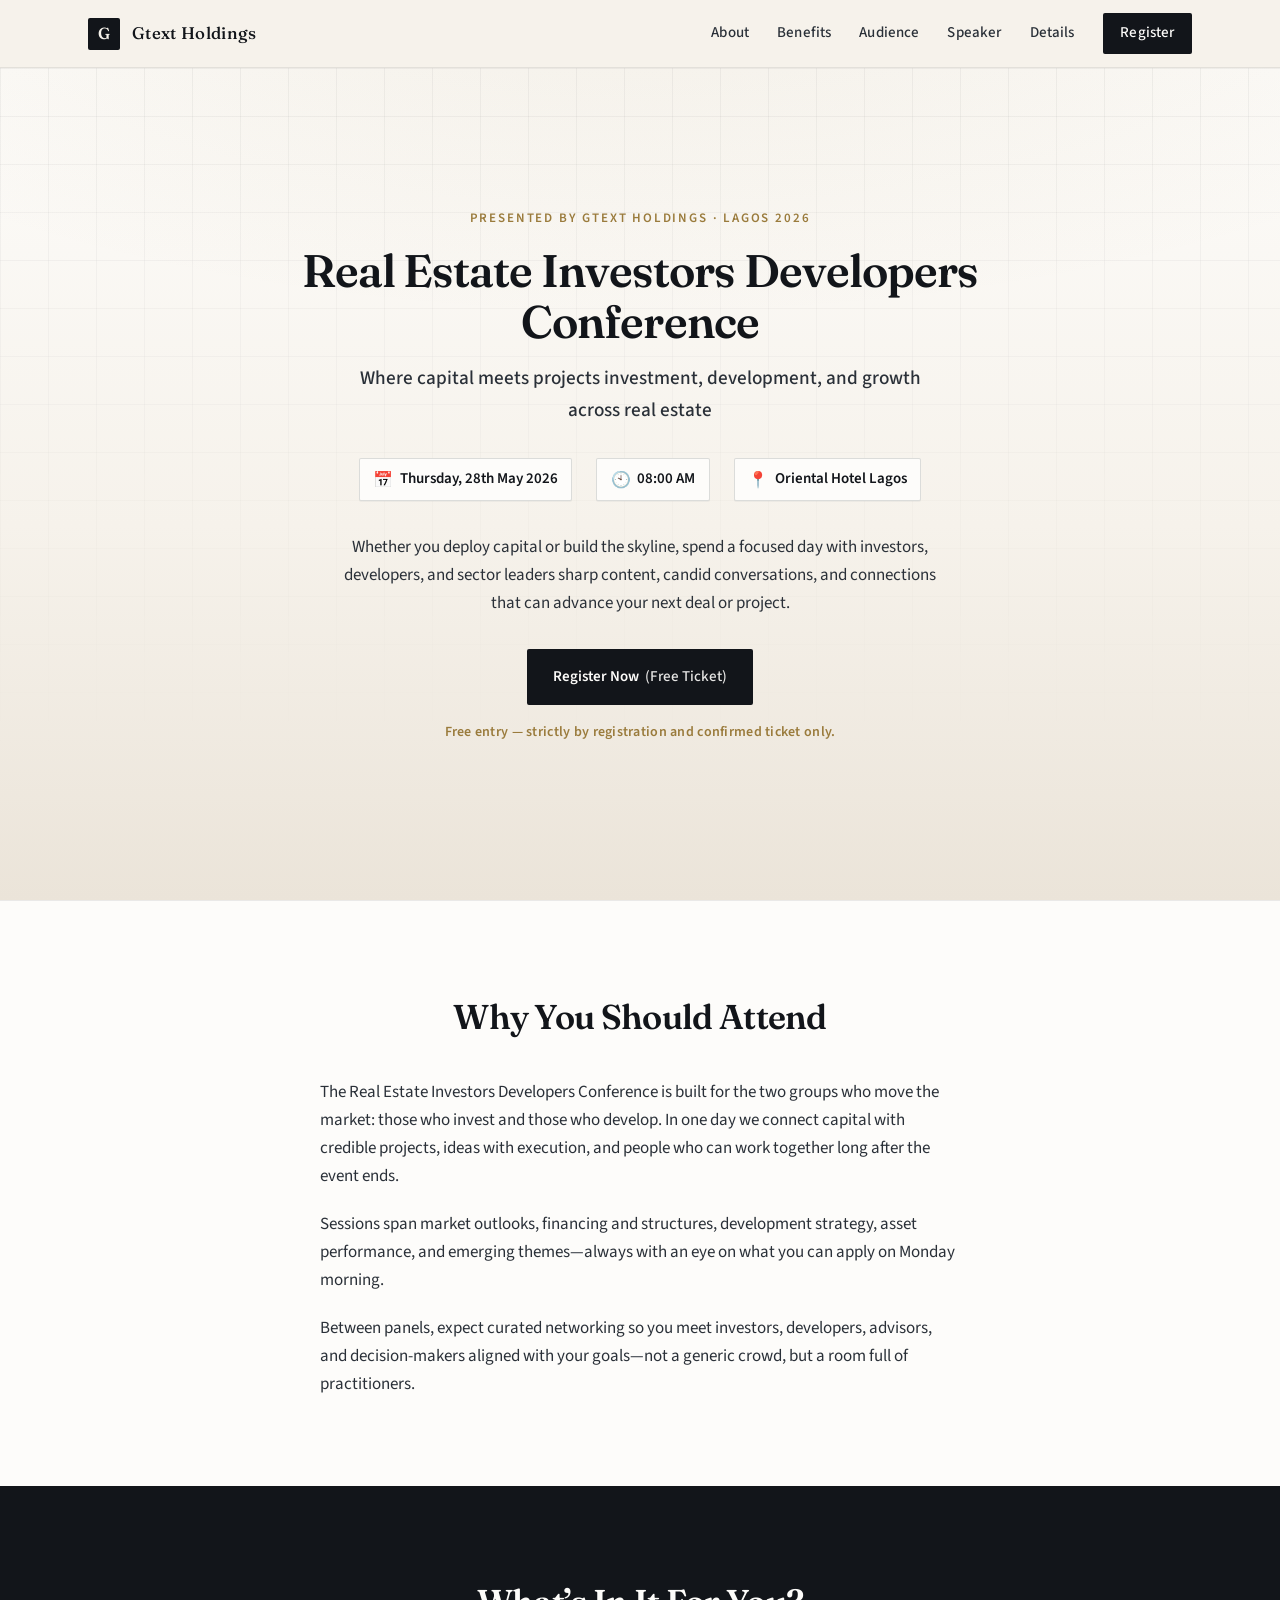
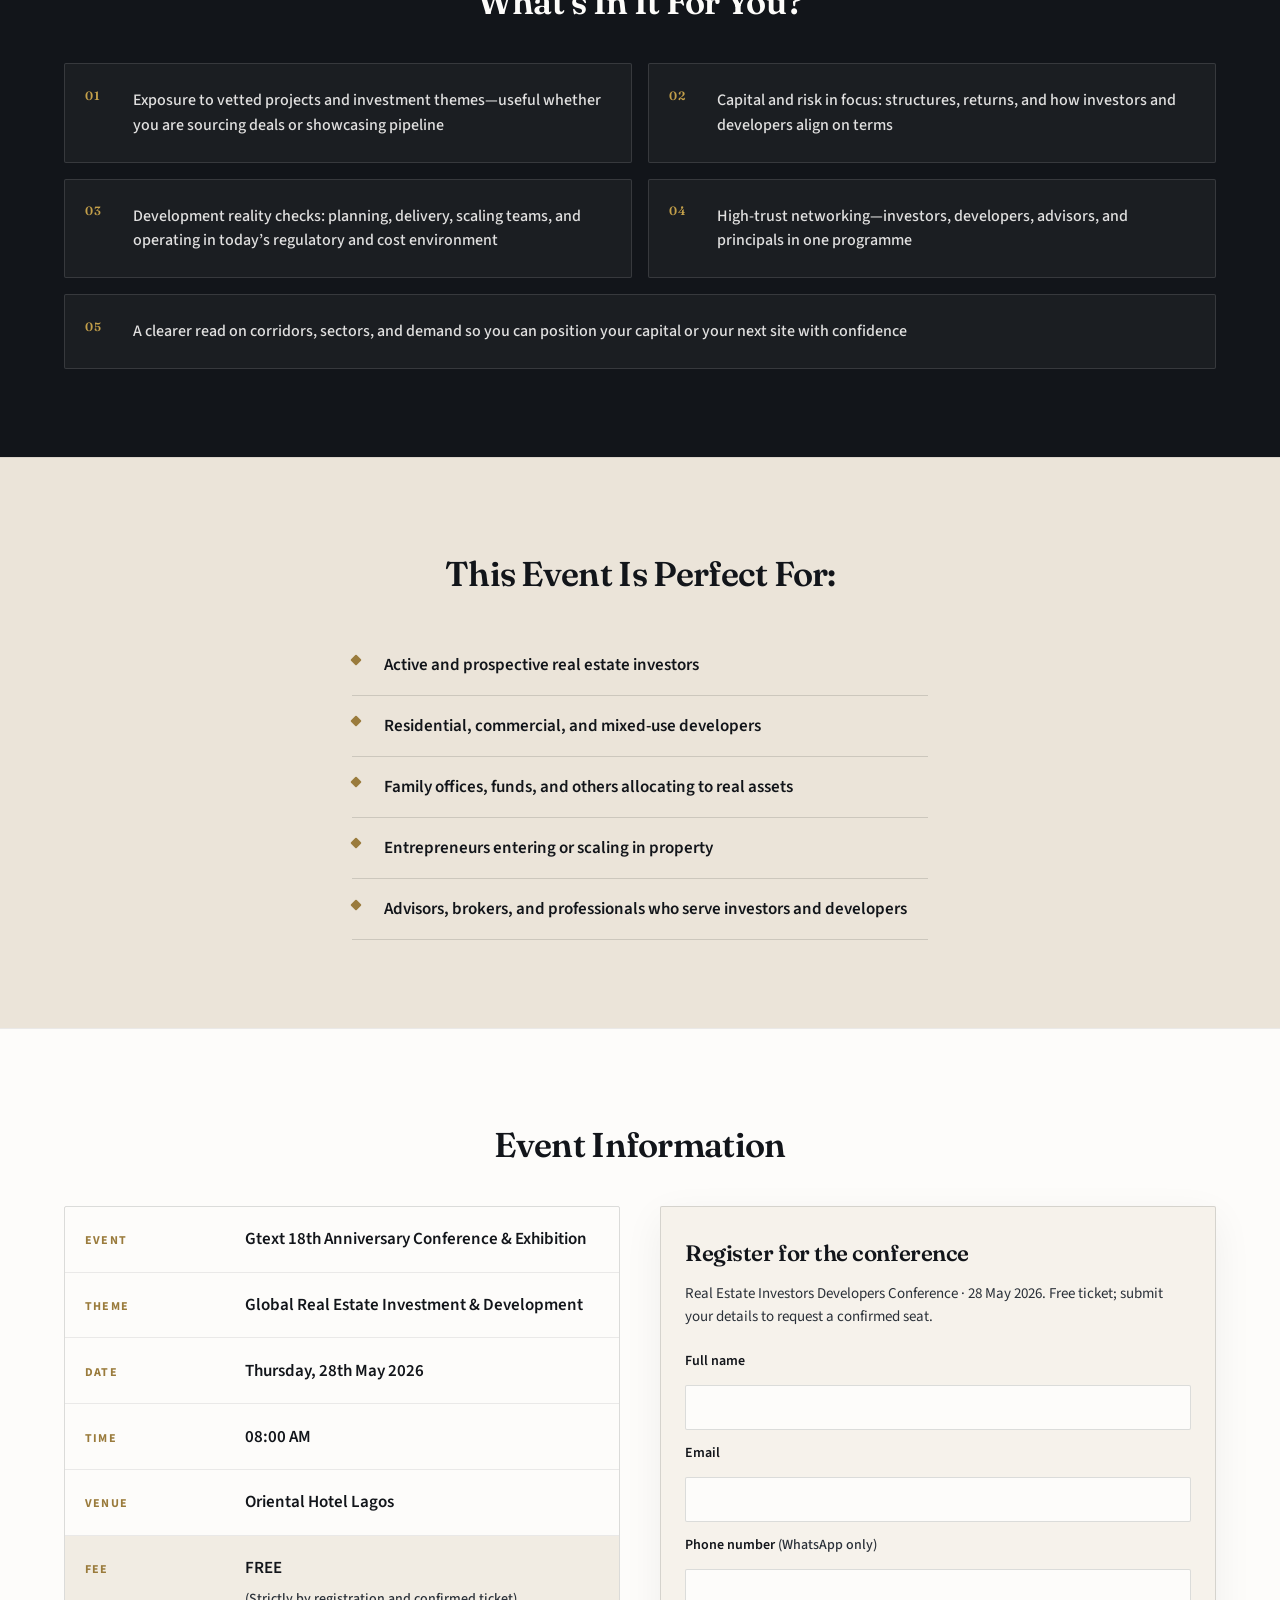
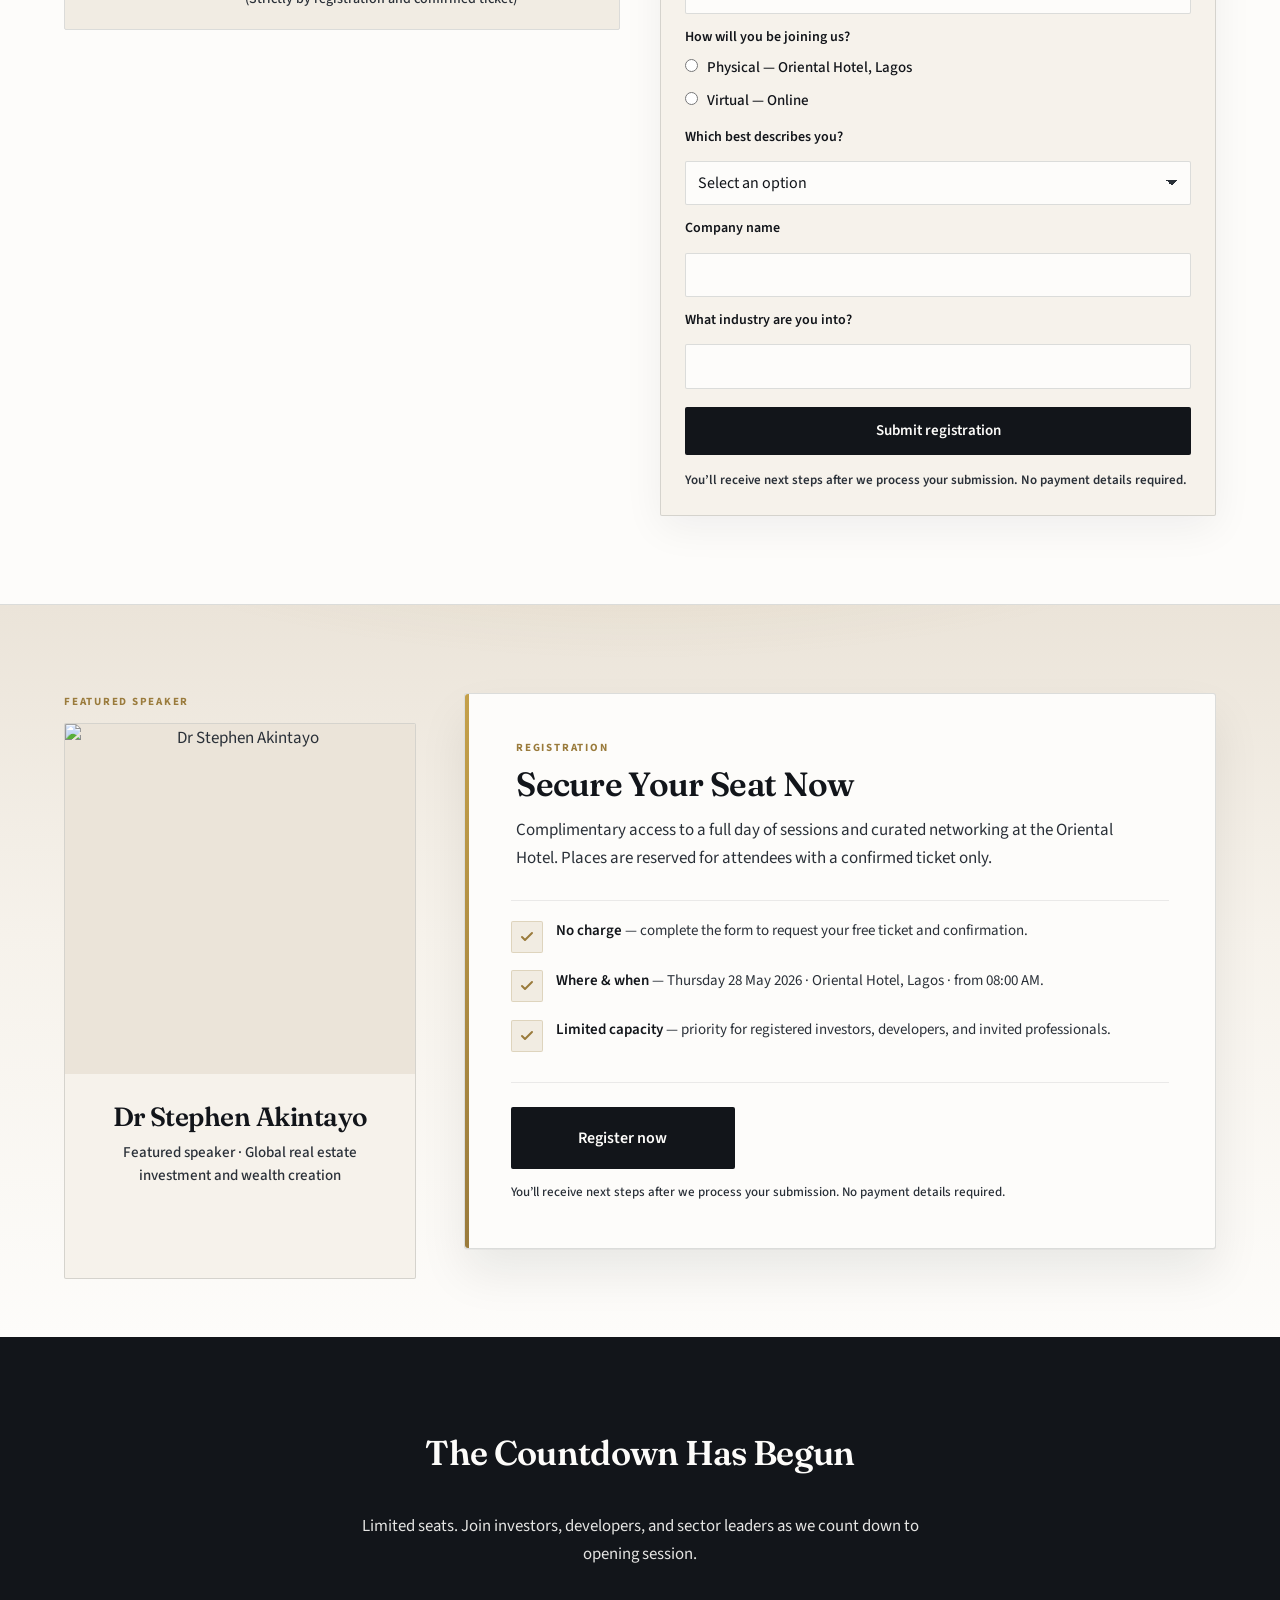
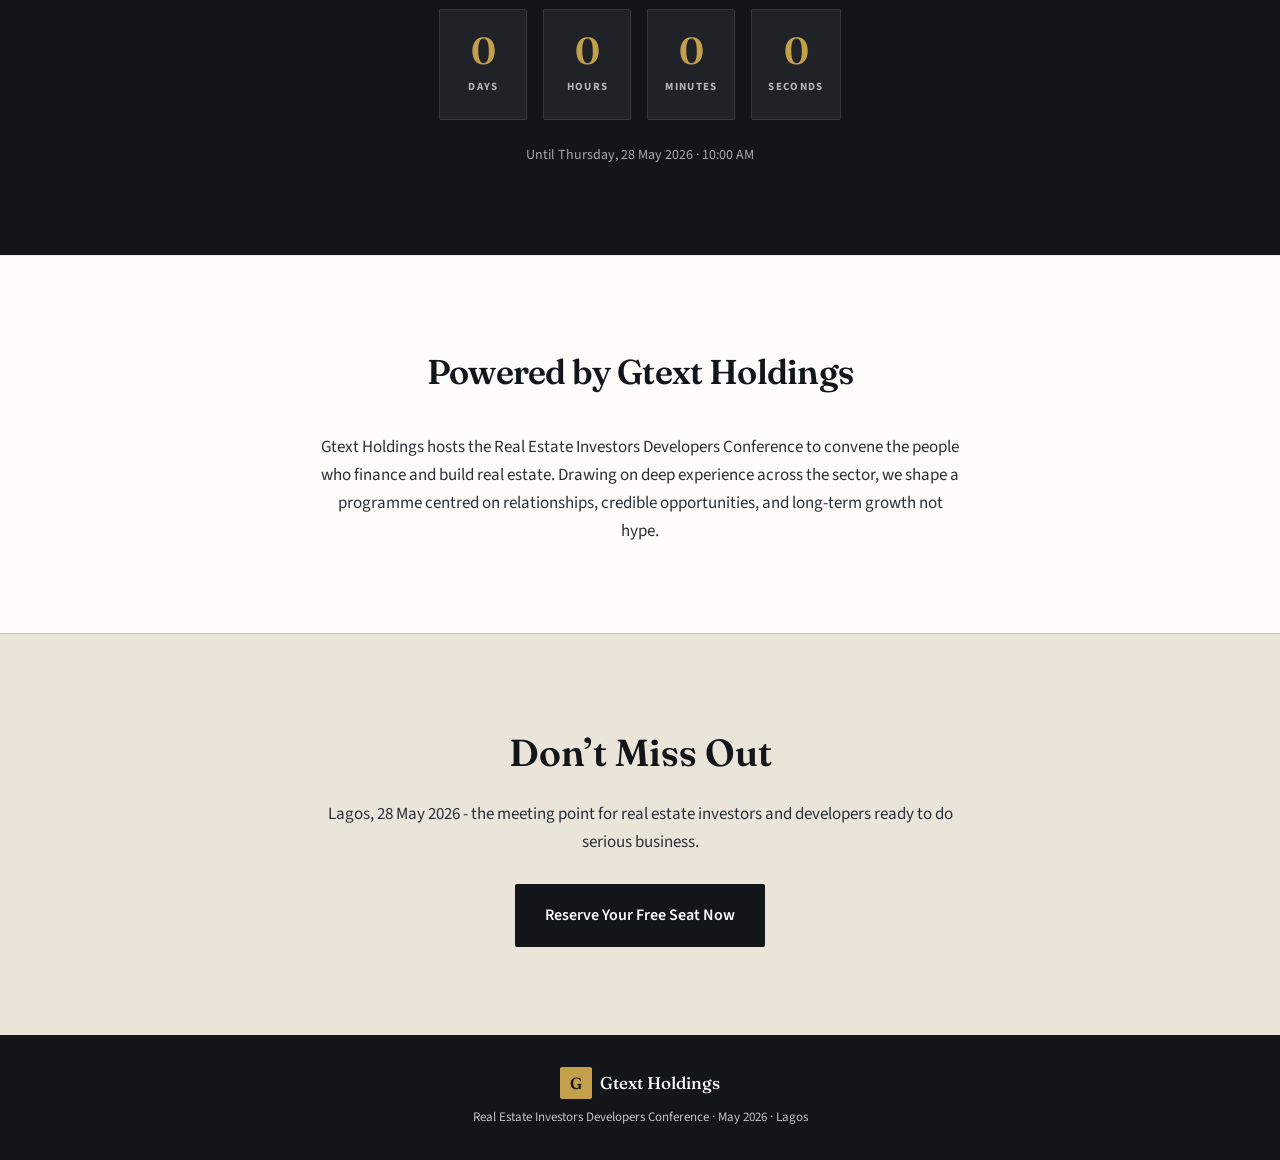
==== index.html @ b71c5ada "Enhance registration form functionality in index.html and script.js. Added success and error handlin" ====
<!DOCTYPE html>
<html lang="en-NG">
<head>
  <!-- Google Tag Manager -->
  <script>(function(w,d,s,l,i){w[l]=w[l]||[];w[l].push({'gtm.start':
  new Date().getTime(),event:'gtm.js'});var f=d.getElementsByTagName(s)[0],
  j=d.createElement(s),dl=l!='dataLayer'?'&l='+l:'';j.async=true;j.src=
  'https://www.googletagmanager.com/gtm.js?id='+i+dl;f.parentNode.insertBefore(j,f);
  })(window,document,'script','dataLayer','GTM-N8H2X3M3');</script>
  <!-- End Google Tag Manager -->
  <meta charset="UTF-8" />
  <meta name="viewport" content="width=device-width, initial-scale=1.0" />
  <!-- Replace https://example.com everywhere in this file (canonical, Open Graph, JSON-LD, sitemap) with your live site URL before launch. -->
  <link rel="canonical" href="https://example.com/" />
  <title>Real Estate Investors Developers Conference 2026 | Lagos | Gtext Holdings</title>
  <meta name="description" content="Real Estate Investors Developers Conference in Lagos: investors, developers, capital &amp; projects. Free registration. Oriental Hotel, 28 May 2026. Hosted by Gtext Holdings." />
  <meta name="robots" content="index, follow, max-image-preview:large, max-snippet:-1, max-video-preview:-1" />
  <meta name="googlebot" content="index, follow" />
  <meta name="author" content="Gtext Holdings" />
  <meta name="publisher" content="Gtext Holdings" />
  <meta name="keywords" content="real estate conference Lagos, property investors conference Nigeria, real estate developers event, Gtext Holdings, real estate investment Lagos 2026, property development Nigeria, Oriental Hotel conference" />
  <meta name="geo.region" content="NG-LA" />
  <meta name="geo.placename" content="Lagos" />
  <meta name="theme-color" content="#1a1a2e" />
  <meta property="og:type" content="website" />
  <meta property="og:locale" content="en_NG" />
  <meta property="og:locale:alternate" content="en_US" />
  <meta property="og:url" content="https://example.com/" />
  <meta property="og:site_name" content="Real Estate Investors Developers Conference" />
  <meta property="og:title" content="Real Estate Investors Developers Conference 2026 | Lagos" />
  <meta property="og:description" content="Where capital meets projects. Join investors &amp; developers in Lagos, 28 May 2026. Free ticket with registration. Hosted by Gtext Holdings." />
  <!-- Add for richer Facebook/LinkedIn previews (1200×630): <meta property="og:image" content="https://example.com/og-card.jpg" /> -->
  <meta name="twitter:card" content="summary" />
  <meta name="twitter:title" content="Real Estate Investors Developers Conference 2026 | Lagos" />
  <meta name="twitter:description" content="Investors &amp; developers: Lagos, 28 May 2026. Oriental Hotel. Free registration. Gtext Holdings." />
  <script type="application/ld+json">
  {
    "@context": "https://schema.org",
    "@graph": [
      {
        "@type": "Organization",
        "@id": "https://gtextholdings.com/#organization",
        "name": "Gtext Holdings",
        "url": "https://gtextholdings.com/"
      },
      {
        "@type": "WebSite",
        "@id": "https://gtextholdings.com/#website",
        "url": "https://gtextholdings.com/",
        "name": "Real Estate Investors Developers Conference",
        "description": "Conference in Lagos for real estate investors and developers. Presented by Gtext Holdings.",
        "inLanguage": "en-NG",
        "publisher": { "@id": "https://gtextholdings.com/#organization" }
      },
      {
        "@type": "Event",
        "@id": "https://gtextholdings.com/#event",
        "name": "Real Estate Investors Developers Conference",
        "description": "A full-day conference connecting real estate investors and developers: capital structures, development strategy, market outlook, and high-trust networking. Free admission with registration and confirmed ticket.",
        "startDate": "2026-05-28T08:00:00+01:00",
        "endDate": "2026-05-28T16:00:00+01:00",
        "eventStatus": "https://schema.org/EventScheduled",
        "eventAttendanceMode": "https://schema.org/OfflineEventAttendanceMode",
        "isAccessibleForFree": true,
        "location": {
          "@type": "Place",
          "name": "Oriental Hotel Lagos",
          "address": {
            "@type": "PostalAddress",
            "addressLocality": "Lagos",
            "addressRegion": "Lagos",
            "addressCountry": "NG"
          }
        },
        "organizer": { "@id": "https://gtextholdings.com/#organization" },
        "performer": { "@type": "Person", "name": "Dr Stephen Akintayo" },
        "offers": {
          "@type": "Offer",
          "price": "0",
          "priceCurrency": "NGN",
          "availability": "https://schema.org/InStock",
          "url": "https://gtextholdings.com/#register",
          "validFrom": "2026-01-01"
        }
      }
    ]
  }
  </script>
  <link rel="preconnect" href="https://fonts.googleapis.com" />
  <link rel="preconnect" href="https://fonts.gstatic.com" crossorigin />
  <link href="https://fonts.googleapis.com/css2?family=Fraunces:ital,opsz,wght@0,9..144,400;0,9..144,500;0,9..144,600;0,9..144,700;1,9..144,400&family=Source+Sans+3:ital,wght@0,400;0,500;0,600;0,700;1,400&display=swap" rel="stylesheet" />
  <link rel="stylesheet" href="styles.css" />
</head>
<body>
  <!-- Google Tag Manager (noscript) -->
  <noscript><iframe src="https://www.googletagmanager.com/ns.html?id=GTM-N8H2X3M3"
  height="0" width="0" style="display:none;visibility:hidden"></iframe></noscript>
  <!-- End Google Tag Manager (noscript) -->
  <a class="skip-link" href="#main">Skip to content</a>

  <header class="site-header">
    <div class="header-inner">
      <span class="logo-mark" aria-hidden="true">G</span>
      <span class="logo-text">Gtext Holdings</span>
      <nav class="header-nav" aria-label="Primary">
        <a href="#about">About</a>
        <a href="#gain">Benefits</a>
        <a href="#audience">Audience</a>
        <a href="#speaker">Speaker</a>
        <a href="#details">Details</a>
        <a href="#register-form" class="nav-cta">Register</a>
      </nav>
      <button type="button" class="menu-toggle" aria-expanded="false" aria-controls="mobile-nav" aria-label="Open menu">
        <span></span><span></span><span></span>
      </button>
    </div>
    <div id="mobile-nav" class="mobile-nav" hidden>
      <a href="#about">About</a>
      <a href="#gain">Benefits</a>
      <a href="#audience">Audience</a>
      <a href="#speaker">Speaker</a>
      <a href="#details">Details</a>
      <a href="#register-form">Register</a>
    </div>
  </header>

  <main id="main">
    <section class="hero" aria-labelledby="hero-title">
      <div class="hero-bg"></div>
      <div class="hero-grid"></div>
      <div class="hero-inner">
        <p class="hero-eyebrow">Presented by Gtext Holdings · Lagos 2026</p>
        <h1 id="hero-title" class="hero-title">Real Estate Investors Developers Conference</h1>
        <p class="hero-subtitle">Where capital meets projects investment, development, and growth across real estate</p>

        <ul class="hero-meta" role="list">
          <li><span class="meta-icon" aria-hidden="true">📅</span> Thursday, 28th May 2026</li>
          <li><span class="meta-icon" aria-hidden="true">🕙</span> 08:00 AM</li>
          <li><span class="meta-icon" aria-hidden="true">📍</span> Oriental Hotel Lagos</li>
        </ul>

        <p class="hero-lead">Whether you deploy capital or build the skyline, spend a focused day with investors, developers, and sector leaders sharp content, candid conversations, and connections that can advance your next deal or project.</p>

        <div class="hero-actions">
          <a href="#register-form" class="btn btn-primary">Register Now <span class="btn-note">(Free Ticket)</span></a>
        </div>
        <p class="hero-urgency">Free entry — strictly by registration and confirmed ticket only.</p>
      </div>
    </section>

    <section id="about" class="section section-about">
      <div class="container narrow">
        <h2 class="section-title">Why You Should Attend</h2>
        <div class="prose">
          <p>The Real Estate Investors Developers Conference is built for the two groups who move the market: those who invest and those who develop. In one day we connect capital with credible projects, ideas with execution, and people who can work together long after the event ends.</p>
          <p>Sessions span market outlooks, financing and structures, development strategy, asset performance, and emerging themes—always with an eye on what you can apply on Monday morning.</p>
          <p>Between panels, expect curated networking so you meet investors, developers, advisors, and decision-makers aligned with your goals—not a generic crowd, but a room full of practitioners.</p>
        </div>
      </div>
    </section>

    <section id="gain" class="section section-gain">
      <div class="container">
        <h2 class="section-title">What’s In It For You?</h2>
        <ul class="gain-grid" role="list">
          <li class="gain-card">
            <span class="gain-num">01</span>
            <p>Exposure to vetted projects and investment themes—useful whether you are sourcing deals or showcasing pipeline</p>
          </li>
          <li class="gain-card">
            <span class="gain-num">02</span>
            <p>Capital and risk in focus: structures, returns, and how investors and developers align on terms</p>
          </li>
          <li class="gain-card">
            <span class="gain-num">03</span>
            <p>Development reality checks: planning, delivery, scaling teams, and operating in today’s regulatory and cost environment</p>
          </li>
          <li class="gain-card">
            <span class="gain-num">04</span>
            <p>High-trust networking—investors, developers, advisors, and principals in one programme</p>
          </li>
          <li class="gain-card gain-card-wide">
            <span class="gain-num">05</span>
            <p>A clearer read on corridors, sectors, and demand so you can position your capital or your next site with confidence</p>
          </li>
        </ul>
      </div>
    </section>

    <section id="audience" class="section section-audience">
      <div class="container">
        <h2 class="section-title">This Event Is Perfect For:</h2>
        <ul class="audience-list" role="list">
          <li>Active and prospective real estate investors</li>
          <li>Residential, commercial, and mixed-use developers</li>
          <li>Family offices, funds, and others allocating to real assets</li>
          <li>Entrepreneurs entering or scaling in property</li>
          <li>Advisors, brokers, and professionals who serve investors and developers</li>
        </ul>
      </div>
    </section>

    <section id="details" class="section section-details" aria-labelledby="details-title">
      <div class="container">
        <h2 id="details-title" class="section-title">Event Information</h2>
        <div class="details-register-grid">
          <div class="details-info-col">
            <dl class="details-board details-board-fill">
              <div class="detail-row">
                <dt>Event</dt>
                <dd>Gtext 18th Anniversary Conference &amp; Exhibition</dd>
              </div>
              <div class="detail-row">
                <dt>Theme</dt>
                <dd>Global Real Estate Investment &amp; Development</dd>
              </div>
              <div class="detail-row">
                <dt>Date</dt>
                <dd>Thursday, 28th May 2026</dd>
              </div>
              <div class="detail-row">
                <dt>Time</dt>
                <dd>08:00 AM</dd>
              </div>
              <div class="detail-row">
                <dt>Venue</dt>
                <dd>Oriental Hotel Lagos</dd>
              </div>
              <div class="detail-row detail-row-highlight">
                <dt>Fee</dt>
                <dd>FREE <span class="detail-note">(Strictly by registration and confirmed ticket)</span></dd>
              </div>
            </dl>
          </div>
          <div class="details-form-col">
            <div class="register-panel register-panel-inline" id="register-form">
              <h3 class="register-panel-title">Register for the conference</h3>
              <p class="register-panel-note">Real Estate Investors Developers Conference · 28 May 2026. Free ticket; submit your details to request a confirmed seat.</p>
              <div id="registration-form-block" class="registration-form-block">
              <form id="registration-form" class="register-form register-form-inline" action="https://formspree.io/f/mnjlernj" method="POST">
                <label for="full-name">Full name</label>
                <input id="full-name" name="fullName" type="text" autocomplete="name" required />

                <label for="email">Email</label>
                <input id="email" name="email" type="email" autocomplete="email" required />

                <label for="phone">Phone number <span class="label-hint">(WhatsApp only)</span></label>
                <input id="phone" name="phone" type="tel" autocomplete="tel" inputmode="tel" required />

                <fieldset class="form-fieldset">
                  <legend>How will you be joining us?</legend>
                  <div class="form-radio-group">
                    <label class="form-radio-label"><input type="radio" name="attendanceMode" value="Physical - Oriental Hotel, Lagos" required /> Physical — Oriental Hotel, Lagos</label>
                    <label class="form-radio-label"><input type="radio" name="attendanceMode" value="Virtual - Online" /> Virtual — Online</label>
                  </div>
                </fieldset>

                <label for="professional-profile">Which best describes you?</label>
                <select id="professional-profile" name="professionalProfile" required>
                  <option value="" disabled selected>Select an option</option>
                  <option value="Active Investor">Active Investor</option>
                  <option value="Real Estate Developer">Real Estate Developer</option>
                  <option value="Agent/Broker">Agent/Broker</option>
                  <option value="Corporate Executive">Corporate Executive</option>
                  <option value="Seeking First Investment">Seeking First Investment</option>
                  <option value="Other">Other</option>
                </select>

                <label for="company-name">Company name</label>
                <input id="company-name" name="companyName" type="text" autocomplete="organization" />

                <label for="industry">What industry are you into?</label>
                <input id="industry" name="industry" type="text" autocomplete="organization-title" />

                <button type="submit" class="btn btn-primary btn-submit">Submit registration</button>
              </form>
              <p class="register-panel-trust">You’ll receive next steps after we process your submission. No payment details required.</p>
              </div>
              <div id="registration-success" class="registration-success" role="status" aria-live="polite" hidden>
                <h3 id="registration-success-heading" class="registration-success-title" tabindex="-1">Thank you — registration received</h3>
                <p class="registration-success-lead">We’ve received your registration for the Real Estate Investors Developers Conference. We’ll contact you with next steps and your ticket confirmation.</p>
                <p class="registration-success-community">Join our WhatsApp community to connect with attendees and stay up to date.</p>
                <a
                  href="https://chat.whatsapp.com/Hzbi21giJf1JGXsC3BEkIw"
                  class="btn btn-primary registration-success-btn"
                  target="_blank"
                  rel="noopener noreferrer"
                >Join the community</a>
              </div>
              <p id="registration-error" class="registration-error form-status is-error" hidden role="alert"></p>
            </div>
          </div>
        </div>
      </div>
    </section>

    <section id="register" class="section section-register" aria-labelledby="register-title">
      <div class="container register-speaker-grid">
        <aside id="speaker" class="register-speaker-col" aria-labelledby="register-speaker-heading">
          <p id="register-speaker-heading" class="register-speaker-kicker">Featured speaker</p>
          <article class="speaker-card speaker-card-register">
            <div class="speaker-photo-wrap">
              <img
                src="https://encrypted-tbn0.gstatic.com/images?q=tbn:ANd9GcRLcwh0tJDo7iJy0BEbAzn07BfUXEDZ6J1aQA&amp;s"
                alt="Dr Stephen Akintayo"
                width="400"
                height="400"
                loading="lazy"
                decoding="async"
                class="speaker-photo"
              />
            </div>
            <div class="speaker-text">
              <h3 class="speaker-name">Dr Stephen Akintayo</h3>
              <p class="speaker-role">Featured speaker · Global real estate investment and wealth creation</p>
            </div>
          </article>
        </aside>
        <div class="register-shell">
          <header class="register-card-head">
            <p class="register-kicker">Registration</p>
            <h2 id="register-title" class="register-card-title">Secure Your Seat Now</h2>
            <p class="register-card-lead">Complimentary access to a full day of sessions and curated networking at the Oriental Hotel. Places are reserved for attendees with a confirmed ticket only.</p>
          </header>
          <ul class="register-points" role="list">
            <li class="register-point">
              <span class="register-point-icon" aria-hidden="true"><svg xmlns="http://www.w3.org/2000/svg" width="18" height="18" fill="none" viewBox="0 0 18 18" focusable="false"><path stroke="currentColor" stroke-linecap="round" stroke-linejoin="round" stroke-width="2" d="m4 9 3 3 7-7"/></svg></span>
              <span><strong>No charge</strong> — complete the form to request your free ticket and confirmation.</span>
            </li>
            <li class="register-point">
              <span class="register-point-icon" aria-hidden="true"><svg xmlns="http://www.w3.org/2000/svg" width="18" height="18" fill="none" viewBox="0 0 18 18" focusable="false"><path stroke="currentColor" stroke-linecap="round" stroke-linejoin="round" stroke-width="2" d="m4 9 3 3 7-7"/></svg></span>
              <span><strong>Where &amp; when</strong> — Thursday 28 May 2026 · Oriental Hotel, Lagos · from 08:00 AM.</span>
            </li>
            <li class="register-point">
              <span class="register-point-icon" aria-hidden="true"><svg xmlns="http://www.w3.org/2000/svg" width="18" height="18" fill="none" viewBox="0 0 18 18" focusable="false"><path stroke="currentColor" stroke-linecap="round" stroke-linejoin="round" stroke-width="2" d="m4 9 3 3 7-7"/></svg></span>
              <span><strong>Limited capacity</strong> — priority for registered investors, developers, and invited professionals.</span>
            </li>
          </ul>
          <div class="register-card-footer">
            <div class="register-card-actions">
              <a href="#register-form" class="btn btn-primary btn-lg">Register now</a>
            </div>
            <p class="register-card-footnote">You’ll receive next steps after we process your submission. No payment details required.</p>
          </div>
        </div>
      </div>
    </section>

    <section class="section section-countdown" aria-labelledby="countdown-title">
      <div class="container">
        <h2 id="countdown-title" class="section-title">The Countdown Has Begun</h2>
        <p class="countdown-intro">Limited seats. Join investors, developers, and sector leaders as we count down to opening session.</p>
        <div class="countdown" id="countdown" role="timer" aria-live="polite" aria-atomic="true">
          <div class="countdown-unit">
            <span class="countdown-value" data-unit="days">—</span>
            <span class="countdown-label">Days</span>
          </div>
          <div class="countdown-unit">
            <span class="countdown-value" data-unit="hours">—</span>
            <span class="countdown-label">Hours</span>
          </div>
          <div class="countdown-unit">
            <span class="countdown-value" data-unit="minutes">—</span>
            <span class="countdown-label">Minutes</span>
          </div>
          <div class="countdown-unit">
            <span class="countdown-value" data-unit="seconds">—</span>
            <span class="countdown-label">Seconds</span>
          </div>
        </div>
        <p class="countdown-event-date" id="countdown-target">Until Thursday, 28 May 2026 · 10:00 AM</p>
      </div>
    </section>

    <section class="section section-brand" aria-labelledby="brand-title">
      <div class="container narrow">
        <h2 id="brand-title" class="section-title">Powered by Gtext Holdings</h2>
        <p class="brand-copy">Gtext Holdings hosts the Real Estate Investors Developers Conference to convene the people who finance and build real estate. Drawing on deep experience across the sector, we shape a programme centred on relationships, credible opportunities, and long-term growth not hype.</p>
      </div>
    </section>

    <section class="section section-footer-cta" aria-labelledby="footer-cta-title">
      <div class="container narrow">
        <h2 id="footer-cta-title" class="footer-cta-title">Don’t Miss Out</h2>
        <p class="footer-cta-copy">Lagos, 28 May 2026 - the meeting point for real estate investors and developers ready to do serious business.</p>
        <a href="#register-form" class="btn btn-primary btn-lg">Reserve Your Free Seat Now</a>
      </div>
    </section>
  </main>

  <footer class="site-footer">
    <div class="footer-inner">
      <p class="footer-brand"><span class="logo-mark" aria-hidden="true">G</span> Gtext Holdings</p>
      <p class="footer-meta">Real Estate Investors Developers Conference · May 2026 · Lagos</p>
    </div>
  </footer>

  <script src="script.js"></script>
</body>
</html>
---- styles.css ----
/* --------------------------------------------------------------------------
   Real Estate Investors Developers Conference — typography: Fraunces + Source Sans 3
   Palette: deep ink, warm paper, restrained brass
   -------------------------------------------------------------------------- */

:root {
  --ink: #12151a;
  --ink-soft: #2a3038;
  --paper: #f6f2eb;
  --paper-dark: #ebe4d9;
  --white: #fdfcfa;
  --brass: #9a7b3c;
  --brass-bright: #c4a04a;
  --brass-dim: rgba(154, 123, 60, 0.12);
  --line: rgba(18, 21, 26, 0.08);
  --line-strong: rgba(18, 21, 26, 0.14);
  --font-serif: "Fraunces", Georgia, "Times New Roman", serif;
  --font-sans: "Source Sans 3", system-ui, -apple-system, sans-serif;
  --ease-out: cubic-bezier(0.22, 1, 0.36, 1);
  --header-h: 4.25rem;
}

*,
*::before,
*::after {
  box-sizing: border-box;
}

html {
  scroll-behavior: smooth;
}

body {
  margin: 0;
  font-family: var(--font-sans);
  font-size: 1.0625rem;
  line-height: 1.65;
  color: var(--ink-soft);
  background: var(--paper);
  -webkit-font-smoothing: antialiased;
}

img {
  max-width: 100%;
  height: auto;
}

.skip-link {
  position: absolute;
  top: -100px;
  left: 1rem;
  padding: 0.5rem 1rem;
  background: var(--ink);
  color: var(--white);
  z-index: 1000;
  transition: top 0.2s;
}

.skip-link:focus {
  top: 1rem;
}

/* Header */
.site-header {
  position: sticky;
  top: 0;
  z-index: 100;
  height: var(--header-h);
  background: rgba(246, 242, 235, 0.92);
  backdrop-filter: blur(10px);
  border-bottom: 1px solid var(--line);
}

.header-inner {
  max-width: 72rem;
  margin: 0 auto;
  padding: 0 1.5rem;
  height: 100%;
  display: flex;
  align-items: center;
  gap: 0.75rem;
}

.logo-mark {
  display: inline-flex;
  align-items: center;
  justify-content: center;
  width: 2rem;
  height: 2rem;
  font-family: var(--font-serif);
  font-weight: 600;
  font-size: 1rem;
  background: var(--ink);
  color: var(--paper);
  border-radius: 2px;
}

.logo-home {
  display: flex;
  align-items: center;
  gap: 0.75rem;
  margin-right: auto;
  text-decoration: none;
  color: inherit;
}

.logo-home .logo-text {
  margin-right: 0;
}

.logo-text {
  font-family: var(--font-serif);
  font-weight: 500;
  font-size: 1.05rem;
  color: var(--ink);
  letter-spacing: 0.02em;
  margin-right: auto;
}

.header-nav {
  display: none;
  align-items: center;
  gap: 1.75rem;
}

.header-nav a {
  font-size: 0.9375rem;
  font-weight: 500;
  color: var(--ink-soft);
  text-decoration: none;
  letter-spacing: 0.01em;
}

.header-nav a:hover {
  color: var(--brass);
}

.nav-cta {
  padding: 0.5rem 1.1rem;
  background: var(--ink);
  color: var(--white) !important;
  border-radius: 2px;
}

.nav-cta:hover {
  background: var(--ink-soft);
  color: var(--white) !important;
}

.menu-toggle {
  display: flex;
  flex-direction: column;
  justify-content: center;
  gap: 5px;
  width: 2.5rem;
  height: 2.5rem;
  padding: 0;
  border: none;
  background: transparent;
  cursor: pointer;
}

.menu-toggle span {
  display: block;
  height: 2px;
  width: 100%;
  background: var(--ink);
  transition: transform 0.25s var(--ease-out), opacity 0.2s;
}

.menu-toggle[aria-expanded="true"] span:nth-child(1) {
  transform: translateY(7px) rotate(45deg);
}

.menu-toggle[aria-expanded="true"] span:nth-child(2) {
  opacity: 0;
}

.menu-toggle[aria-expanded="true"] span:nth-child(3) {
  transform: translateY(-7px) rotate(-45deg);
}

.mobile-nav {
  position: absolute;
  left: 0;
  right: 0;
  top: var(--header-h);
  padding: 1rem 1.5rem 1.5rem;
  background: var(--white);
  border-bottom: 1px solid var(--line);
  display: flex;
  flex-direction: column;
  gap: 0.5rem;
  box-shadow: 0 12px 40px rgba(18, 21, 26, 0.06);
}

.mobile-nav[hidden] {
  display: none;
}

.mobile-nav:not([hidden]) {
  display: flex;
}

.mobile-nav a {
  font-weight: 600;
  color: var(--ink);
  text-decoration: none;
  padding: 0.65rem 0;
  border-bottom: 1px solid var(--line);
}

@media (min-width: 768px) {
  .header-nav {
    display: flex;
  }

  .menu-toggle {
    display: none;
  }

  .mobile-nav {
    display: none !important;
  }
}

/* Hero */
.hero {
  position: relative;
  min-height: calc(100vh - var(--header-h));
  min-height: calc(100dvh - var(--header-h));
  display: flex;
  align-items: center;
  padding: 3rem 1.5rem 4rem;
  overflow: hidden;
}

.hero-bg {
  position: absolute;
  inset: 0;
  background:
    radial-gradient(ellipse 80% 50% at 50% -20%, var(--brass-dim), transparent),
    linear-gradient(180deg, var(--white) 0%, var(--paper) 55%, var(--paper-dark) 100%);
  z-index: 0;
}

.hero-grid {
  position: absolute;
  inset: 0;
  background-image:
    linear-gradient(var(--line) 1px, transparent 1px),
    linear-gradient(90deg, var(--line) 1px, transparent 1px);
  background-size: 48px 48px;
  mask-image: linear-gradient(180deg, black 0%, transparent 85%);
  opacity: 0.6;
  z-index: 0;
}

.hero-inner {
  position: relative;
  z-index: 1;
  max-width: 46rem;
  margin: 0 auto;
  text-align: center;
}

.hero-eyebrow {
  font-family: var(--font-sans);
  font-size: 0.8125rem;
  font-weight: 600;
  letter-spacing: 0.14em;
  text-transform: uppercase;
  color: var(--brass);
  margin: 0 0 1rem;
}

.hero-title {
  font-family: var(--font-serif);
  font-optical-sizing: auto;
  font-weight: 600;
  font-size: clamp(1.85rem, 5vw, 2.85rem);
  line-height: 1.12;
  color: var(--ink);
  margin: 0 0 1rem;
  letter-spacing: -0.02em;
}

.hero-subtitle {
  font-size: clamp(1rem, 2.2vw, 1.2rem);
  font-weight: 500;
  color: var(--ink-soft);
  margin: 0 0 2rem;
  max-width: 36rem;
  margin-left: auto;
  margin-right: auto;
}

.hero-meta {
  list-style: none;
  padding: 0;
  margin: 0 0 2rem;
  display: flex;
  flex-wrap: wrap;
  justify-content: center;
  gap: 0.75rem 1.5rem;
}

.hero-meta li {
  display: inline-flex;
  align-items: center;
  gap: 0.4rem;
  font-size: 0.9375rem;
  font-weight: 600;
  color: var(--ink);
  padding: 0.5rem 0.85rem;
  background: var(--white);
  border: 1px solid var(--line-strong);
  border-radius: 2px;
  box-shadow: 0 1px 0 rgba(18, 21, 26, 0.04);
}

.meta-icon {
  font-size: 1rem;
  line-height: 1;
}

.hero-lead {
  margin: 0 0 2rem;
  font-size: 1.0625rem;
  max-width: 38rem;
  margin-left: auto;
  margin-right: auto;
  color: var(--ink-soft);
}

.hero-actions {
  margin-bottom: 1rem;
}

.btn {
  display: inline-flex;
  align-items: center;
  justify-content: center;
  gap: 0.35rem;
  font-family: var(--font-sans);
  font-size: 0.9375rem;
  font-weight: 600;
  text-decoration: none;
  padding: 0.85rem 1.5rem;
  border-radius: 2px;
  border: 2px solid transparent;
  cursor: pointer;
  transition: background 0.2s var(--ease-out), color 0.2s, border-color 0.2s, transform 0.15s;
}

.btn:active {
  transform: scale(0.98);
}

.btn-primary {
  background: var(--ink);
  color: var(--white);
  border-color: var(--ink);
}

.btn-primary:hover {
  background: var(--ink-soft);
  border-color: var(--ink-soft);
}

.btn-outline {
  background: transparent;
  color: var(--ink);
  border-color: var(--ink);
}

.btn-outline:hover {
  background: var(--ink);
  color: var(--white);
}

.btn-lg {
  padding: 1rem 1.75rem;
  font-size: 1rem;
}

.btn-note {
  font-weight: 500;
  opacity: 0.9;
}

.hero-urgency {
  margin: 0;
  font-size: 0.875rem;
  font-weight: 600;
  color: var(--brass);
  letter-spacing: 0.02em;
}

.register-panel {
  padding: 1.75rem 1.5rem 1.5rem;
  height: fit-content;
  text-align: left;
  background: var(--paper);
  border: 1px solid var(--line-strong);
  border-radius: 2px;
  box-shadow: 0 12px 40px rgba(18, 21, 26, 0.06);
}

.register-panel-title {
  font-family: var(--font-serif);
  font-optical-sizing: auto;
  font-weight: 600;
  font-size: clamp(1.2rem, 2.5vw, 1.4rem);
  color: var(--ink);
  margin: 0 0 0.65rem;
  letter-spacing: -0.02em;
  text-align: center;
}

.register-panel-note {
  margin: 0 0 1.35rem;
  font-size: 0.9375rem;
  color: var(--ink-soft);
  text-align: center;
  line-height: 1.55;
}

.register-form {
  margin: 0;
}

.form-fields {
  display: flex;
  flex-direction: column;
  gap: 1rem;
  margin-bottom: 1.25rem;
}

.form-field {
  display: flex;
  flex-direction: column;
  gap: 0.35rem;
}

.form-label {
  font-size: 0.75rem;
  font-weight: 700;
  letter-spacing: 0.06em;
  text-transform: uppercase;
  color: var(--ink-soft);
}

.form-label-optional {
  font-weight: 500;
  letter-spacing: 0.02em;
  text-transform: none;
  opacity: 0.75;
}

.register-form input,
.register-form select,
.register-form textarea {
  font-family: var(--font-sans);
  font-size: 1rem;
  padding: 0.65rem 0.75rem;
  border: 1px solid var(--line-strong);
  border-radius: 2px;
  background: var(--paper);
  color: var(--ink);
  transition: border-color 0.2s, box-shadow 0.2s;
}

.register-form select {
  cursor: pointer;
  appearance: none;
  padding-right: 2rem;
  background-color: var(--paper);
  background-image: linear-gradient(45deg, transparent 50%, var(--ink-soft) 50%), linear-gradient(135deg, var(--ink-soft) 50%, transparent 50%);
  background-position: calc(100% - 1.1rem) 50%, calc(100% - 0.75rem) 50%;
  background-size: 6px 6px, 6px 6px;
  background-repeat: no-repeat;
}

.register-form input::placeholder,
.register-form textarea::placeholder {
  color: rgba(42, 48, 56, 0.45);
}

.register-form input:hover,
.register-form select:hover,
.register-form textarea:hover {
  border-color: rgba(18, 21, 26, 0.22);
}

.register-form input:focus,
.register-form select:focus,
.register-form textarea:focus {
  outline: none;
  border-color: var(--brass);
  box-shadow: 0 0 0 3px var(--brass-dim);
}

.register-panel .register-form input:not([type="radio"]),
.register-panel .register-form select,
.register-panel .register-form textarea {
  width: 100%;
  box-sizing: border-box;
  background-color: var(--white);
}

.register-form-inline {
  display: flex;
  flex-direction: column;
  gap: 0.75rem;
}

.register-form-inline > label {
  font-size: 0.875rem;
  font-weight: 600;
  color: var(--ink);
}

.label-hint {
  font-weight: 500;
  color: var(--ink-soft);
}

.form-fieldset {
  border: none;
  padding: 0;
  margin: 0;
}

.form-fieldset legend {
  font-size: 0.875rem;
  font-weight: 600;
  color: var(--ink);
  margin-bottom: 0.45rem;
  padding: 0;
}

.form-radio-group {
  display: flex;
  flex-direction: column;
  gap: 0.5rem;
}

.form-radio-label {
  display: flex;
  align-items: flex-start;
  gap: 0.55rem;
  font-size: 0.9375rem;
  font-weight: 500;
  color: var(--ink);
  cursor: pointer;
}

.form-radio-label input {
  margin: 0.2rem 0 0;
  flex-shrink: 0;
  width: auto;
  accent-color: var(--ink);
}

.btn-submit {
  width: 100%;
  border: none;
}

.form-status {
  margin: 1rem 0 0;
  font-size: 0.9375rem;
  font-weight: 600;
  text-align: center;
  color: var(--brass);
}

.form-status.is-error {
  color: #8b2942;
}

.register-panel-trust {
  margin: 1rem 0 0;
  font-size: 0.8125rem;
  font-weight: 600;
  color: var(--ink-soft);
  text-align: center;
  line-height: 1.5;
}

.registration-form-block {
  margin: 0;
}

.registration-success {
  padding: 0.5rem 0 0;
  text-align: left;
}

.registration-success[hidden] {
  display: none !important;
}

.registration-success-title {
  font-family: var(--font-serif);
  font-optical-sizing: auto;
  font-size: clamp(1.2rem, 2.5vw, 1.45rem);
  font-weight: 600;
  color: var(--ink);
  margin: 0 0 0.75rem;
  letter-spacing: -0.02em;
  line-height: 1.2;
}

.registration-success-lead {
  font-size: 0.9375rem;
  line-height: 1.6;
  color: var(--ink-soft);
  margin: 0 0 1rem;
}

.registration-success-community {
  font-size: 0.9375rem;
  font-weight: 600;
  color: var(--ink);
  line-height: 1.5;
  margin: 0 0 1rem;
}

.registration-success-btn {
  display: inline-flex;
  margin-top: 0.15rem;
}

.registration-error {
  margin-top: 1rem;
  text-align: left;
}

.registration-error[hidden] {
  display: none !important;
}

/* Sections */
.section {
  padding: clamp(3.5rem, 8vw, 5.5rem) 1.5rem;
}

.container {
  max-width: 72rem;
  margin: 0 auto;
}

.container.narrow {
  max-width: 40rem;
}

.section-title {
  font-family: var(--font-serif);
  font-optical-sizing: auto;
  font-weight: 600;
  font-size: clamp(1.65rem, 3.5vw, 2.15rem);
  color: var(--ink);
  text-align: center;
  margin: 0 0 2rem;
  letter-spacing: -0.02em;
}

.section-about {
  background: var(--white);
  border-top: 1px solid var(--line);
}

.prose p {
  margin: 0 0 1.25rem;
}

.prose p:last-child {
  margin-bottom: 0;
}

.section-gain {
  background: var(--ink);
  color: rgba(253, 252, 250, 0.88);
}

.section-gain .section-title {
  color: var(--white);
}

.gain-grid {
  list-style: none;
  padding: 0;
  margin: 0;
  display: grid;
  gap: 1rem;
  grid-template-columns: 1fr;
}

@media (min-width: 640px) {
  .gain-grid {
    grid-template-columns: repeat(2, 1fr);
  }

  .gain-card-wide {
    grid-column: span 2;
  }
}

.gain-card {
  position: relative;
  padding: 1.5rem 1.5rem 1.5rem 1.25rem;
  border: 1px solid rgba(253, 252, 250, 0.12);
  background: rgba(253, 252, 250, 0.04);
  border-radius: 2px;
  transition: border-color 0.2s, background 0.2s;
}

.gain-card:hover {
  border-color: rgba(196, 160, 74, 0.35);
  background: rgba(253, 252, 250, 0.06);
}

.gain-card p {
  margin: 0;
  font-size: 1rem;
  font-weight: 500;
  line-height: 1.55;
  padding-left: 3rem;
}

.gain-num {
  position: absolute;
  left: 1.25rem;
  top: 1.35rem;
  font-family: var(--font-serif);
  font-size: 0.75rem;
  font-weight: 600;
  letter-spacing: 0.08em;
  color: var(--brass-bright);
}

.section-audience {
  background: var(--paper-dark);
  border-top: 1px solid var(--line);
}

.speaker-card {
  margin: 0 auto;
  width: 100%;
  max-width: min(22rem, 100%);
  display: flex;
  flex-direction: column;
  align-items: stretch;
  overflow: hidden;
  border: 1px solid var(--line-strong);
  border-radius: 2px;
  background: var(--paper);
  text-align: center;
}

.speaker-photo-wrap {
  position: relative;
  aspect-ratio: 1 / 1;
  width: 100%;
  overflow: hidden;
  background: var(--paper-dark);
}

.speaker-photo {
  width: 100%;
  height: 100%;
  object-fit: cover;
  object-position: center top;
  display: block;
}

.speaker-text {
  padding: clamp(1.25rem, 4vw, 1.65rem) 1.35rem clamp(1.5rem, 5vw, 2rem);
}

.speaker-name {
  font-family: var(--font-serif);
  font-optical-sizing: auto;
  font-weight: 600;
  font-size: clamp(1.25rem, 2.8vw, 1.65rem);
  color: var(--ink);
  margin: 0 0 0.5rem;
  letter-spacing: -0.02em;
  line-height: 1.25;
}

.speaker-role {
  margin: 0;
  font-size: 0.9375rem;
  font-weight: 500;
  color: var(--ink-soft);
  line-height: 1.55;
}

.audience-list {
  list-style: none;
  padding: 0;
  margin: 0 auto;
  max-width: 36rem;
  display: grid;
  gap: 0;
}

.audience-list li {
  position: relative;
  padding: 1rem 0 1rem 2rem;
  font-weight: 600;
  color: var(--ink);
  border-bottom: 1px solid var(--line-strong);
}

.audience-list li::before {
  content: "";
  position: absolute;
  left: 0;
  top: 1.35rem;
  width: 8px;
  height: 8px;
  background: var(--brass);
  border-radius: 1px;
  transform: rotate(45deg);
}

.section-details {
  background: var(--white);
  border-top: 1px solid var(--line);
}

.details-register-grid {
  display: grid;
  gap: 2rem;
  align-items: start;
}

.details-info-col {
  min-width: 0;
}

.details-form-col {
  min-width: 0;
}

.register-panel-inline {
  text-align: left;
}

.register-panel-inline .register-panel-title,
.register-panel-inline .register-panel-note {
  text-align: left;
}

.register-panel-inline .register-panel-trust {
  text-align: left;
  margin-top: 1rem;
}

@media (min-width: 900px) {
  .details-register-grid {
    grid-template-columns: minmax(0, 1fr) minmax(0, 1.05fr);
    gap: 2.5rem 3rem;
    align-items: start;
  }
}

.details-board-fill {
  margin: 0;
  max-width: none;
}

#details,
#speaker,
#register,
#register-form {
  scroll-margin-top: calc(var(--header-h) + 1rem);
}

.section-register {
  background:
    radial-gradient(ellipse 90% 50% at 50% -20%, rgba(154, 123, 60, 0.14), transparent 55%),
    linear-gradient(180deg, var(--paper-dark) 0%, var(--paper) 45%, var(--white) 100%);
  border-top: 1px solid var(--line-strong);
}

.register-speaker-grid {
  display: grid;
  gap: clamp(1.75rem, 4vw, 2.5rem);
  align-items: start;
}

@media (max-width: 899px) {
  .register-speaker-grid {
    grid-template-areas:
      "cta"
      "speaker";
  }

  .register-speaker-grid .register-shell {
    grid-area: cta;
  }

  .register-speaker-grid .register-speaker-col {
    grid-area: speaker;
  }
}

@media (min-width: 900px) {
  .register-speaker-grid {
    grid-template-columns: minmax(0, 22rem) minmax(0, 1fr);
    grid-template-areas: "speaker cta";
    gap: 2.5rem 3rem;
    align-items: stretch;
  }
}

.register-speaker-grid .register-shell {
  max-width: none;
  margin-inline: 0;
  width: 100%;
}

.register-speaker-col {
  min-width: 0;
}

.register-speaker-kicker {
  margin: 0 0 0.75rem;
  font-size: 0.6875rem;
  font-weight: 700;
  letter-spacing: 0.16em;
  text-transform: uppercase;
  color: var(--brass);
}

.speaker-card-register {
  max-width: none;
  margin: 0;
  width: 100%;
  height: 100%;
}

.register-shell {
  position: relative;
  max-width: 44rem;
  margin-inline: auto;
  padding: clamp(2rem, 5vw, 2.85rem);
  background: var(--white);
  border: 1px solid var(--line-strong);
  border-radius: 3px;
  box-shadow:
    0 1px 0 rgba(18, 21, 26, 0.04),
    0 24px 48px rgba(18, 21, 26, 0.08);
}

.register-shell::before {
  content: "";
  position: absolute;
  left: 0;
  top: 0;
  bottom: 0;
  width: 4px;
  border-radius: 3px 0 0 3px;
  background: linear-gradient(180deg, var(--brass-bright), var(--brass));
}

.register-card-head {
  text-align: left;
  margin-bottom: 1.75rem;
  padding-left: 0.35rem;
}

.register-kicker {
  margin: 0 0 0.5rem;
  font-size: 0.6875rem;
  font-weight: 700;
  letter-spacing: 0.16em;
  text-transform: uppercase;
  color: var(--brass);
}

.register-card-title {
  font-family: var(--font-serif);
  font-optical-sizing: auto;
  font-weight: 600;
  font-size: clamp(1.65rem, 3.5vw, 2.1rem);
  color: var(--ink);
  letter-spacing: -0.02em;
  line-height: 1.15;
  margin: 0 0 0.85rem;
}

.register-card-lead {
  margin: 0;
  font-size: 1.0625rem;
  line-height: 1.6;
  color: var(--ink-soft);
  max-width: 38rem;
}

.register-points {
  list-style: none;
  margin: 0 0 1.85rem;
  padding: 1.15rem 0 0;
  border-top: 1px solid var(--line);
  display: flex;
  flex-direction: column;
  gap: 1rem;
}

.register-point {
  display: flex;
  align-items: flex-start;
  gap: 0.85rem;
  font-size: 0.9375rem;
  line-height: 1.55;
  color: var(--ink-soft);
}

.register-point strong {
  color: var(--ink);
  font-weight: 600;
}

.register-point-icon {
  flex-shrink: 0;
  display: flex;
  align-items: center;
  justify-content: center;
  width: 2rem;
  height: 2rem;
  margin-top: 0.1rem;
  color: var(--brass);
  background: var(--brass-dim);
  border: 1px solid rgba(154, 123, 60, 0.22);
  border-radius: 2px;
}

.register-point-icon svg {
  display: block;
}

.register-card-footer {
  padding-top: 1.5rem;
  border-top: 1px solid var(--line);
}

.register-card-actions {
  display: flex;
  flex-wrap: wrap;
  align-items: center;
  gap: 0.75rem 1rem;
  margin-bottom: 0.85rem;
}

.register-card-actions .btn-lg {
  min-width: min(100%, 14rem);
  justify-content: center;
}

.register-card-footnote {
  margin: 0;
  font-size: 0.8125rem;
  font-weight: 500;
  line-height: 1.5;
  color: var(--ink-soft);
  max-width: 34rem;
}

.details-register-grid {
  display: grid;
  gap: 2rem;
  align-items: start;
}

@media (min-width: 900px) {
  .details-register-grid {
    grid-template-columns: 1fr 1fr;
    gap: 2rem 2.5rem;
  }
}

.details-register-col-info .details-board {
  margin: 0;
  max-width: none;
}

.details-board {
  margin: 0 auto;
  max-width: 40rem;
  border: 1px solid var(--line-strong);
  border-radius: 2px;
  overflow: hidden;
}

.detail-row {
  display: grid;
  grid-template-columns: 1fr;
  gap: 0.35rem;
  padding: 1.15rem 1.25rem;
  border-bottom: 1px solid var(--line);
}

@media (min-width: 520px) {
  .detail-row {
    grid-template-columns: 8.5rem 1fr;
    gap: 1.5rem;
    align-items: baseline;
  }
}

.detail-row:last-child {
  border-bottom: none;
}

.detail-row dt {
  font-size: 0.75rem;
  font-weight: 700;
  letter-spacing: 0.1em;
  text-transform: uppercase;
  color: var(--brass);
}

.detail-row dd {
  margin: 0;
  font-weight: 600;
  color: var(--ink);
}

.detail-row-highlight {
  background: var(--brass-dim);
}

.detail-note {
  display: block;
  margin-top: 0.35rem;
  font-size: 0.875rem;
  font-weight: 500;
  color: var(--ink-soft);
}

.section-countdown {
  background: var(--ink);
  color: rgba(253, 252, 250, 0.9);
  text-align: center;
}

.section-countdown .section-title {
  color: var(--white);
}

.countdown-intro {
  max-width: 36rem;
  margin: 0 auto 2.5rem;
  font-size: 1.05rem;
}

.countdown {
  display: flex;
  flex-wrap: wrap;
  justify-content: center;
  gap: 0.75rem 1rem;
  margin-bottom: 1.5rem;
}

.countdown-unit {
  min-width: 5.5rem;
  padding: 1.25rem 1rem;
  background: rgba(253, 252, 250, 0.06);
  border: 1px solid rgba(253, 252, 250, 0.1);
  border-radius: 2px;
}

.countdown-value {
  display: block;
  font-family: var(--font-serif);
  font-size: clamp(1.75rem, 4vw, 2.35rem);
  font-weight: 600;
  color: var(--brass-bright);
  line-height: 1.1;
  font-variant-numeric: tabular-nums;
}

.countdown-label {
  font-size: 0.6875rem;
  font-weight: 700;
  letter-spacing: 0.12em;
  text-transform: uppercase;
  opacity: 0.75;
}

.countdown-event-date {
  margin: 0;
  font-size: 0.875rem;
  opacity: 0.7;
}

.section-brand {
  background: var(--white);
  border-top: 1px solid var(--line);
  text-align: center;
}

.brand-copy {
  margin: 0;
  font-size: 1.0625rem;
}

.section-footer-cta {
  background: var(--paper-dark);
  border-top: 1px solid var(--line-strong);
  text-align: center;
}

.footer-cta-title {
  font-family: var(--font-serif);
  font-size: clamp(1.75rem, 4vw, 2.35rem);
  font-weight: 600;
  color: var(--ink);
  margin: 0 0 1rem;
}

.footer-cta-copy {
  margin: 0 0 1.75rem;
  font-size: 1.0625rem;
}

/* Thank you page */
.thank-you-main {
  min-height: calc(100vh - var(--header-h) - 8rem);
  min-height: calc(100dvh - var(--header-h) - 8rem);
  display: flex;
  align-items: center;
  justify-content: center;
  padding: clamp(2.5rem, 6vw, 4rem) 1.5rem;
  background:
    radial-gradient(ellipse 70% 45% at 50% 0%, var(--brass-dim), transparent),
    linear-gradient(180deg, var(--white) 0%, var(--paper) 100%);
  border-top: 1px solid var(--line);
}

.thank-you-inner {
  text-align: center;
  max-width: 32rem;
}

.thank-you-eyebrow {
  font-family: var(--font-sans);
  font-size: 0.8125rem;
  font-weight: 600;
  letter-spacing: 0.14em;
  text-transform: uppercase;
  color: var(--brass);
  margin: 0 0 1rem;
}

.thank-you-title {
  font-family: var(--font-serif);
  font-optical-sizing: auto;
  font-weight: 600;
  font-size: clamp(2rem, 5vw, 2.75rem);
  color: var(--ink);
  margin: 0 0 1.25rem;
  letter-spacing: -0.02em;
  line-height: 1.15;
}

.thank-you-lead {
  margin: 0 0 2rem;
  font-size: 1.0625rem;
  color: var(--ink-soft);
  line-height: 1.65;
}

.thank-you-community {
  margin: 0 0 1.25rem;
  font-size: 1rem;
  font-weight: 600;
  color: var(--ink);
}

.thank-you-community-btn {
  display: inline-flex;
}

.thank-you-back {
  margin: 2rem 0 0;
  font-size: 0.9375rem;
}

.thank-you-back a {
  font-weight: 600;
  color: var(--brass);
  text-decoration: none;
}

.thank-you-back a:hover {
  color: var(--ink-soft);
  text-decoration: underline;
}

/* Footer */
.site-footer {
  padding: 2rem 1.5rem;
  background: var(--ink);
  color: rgba(253, 252, 250, 0.75);
}

.footer-inner {
  max-width: 72rem;
  margin: 0 auto;
  display: flex;
  flex-direction: column;
  align-items: center;
  gap: 0.5rem;
  text-align: center;
}

.site-footer .logo-mark {
  background: var(--brass-bright);
  color: var(--ink);
}

.footer-brand {
  margin: 0;
  font-family: var(--font-serif);
  font-weight: 500;
  color: var(--white);
  display: flex;
  align-items: center;
  gap: 0.5rem;
}

.footer-meta {
  margin: 0;
  font-size: 0.8125rem;
}

.register-form-inline .btn-submit {
  margin-top: 0.35rem;
}

@media (prefers-reduced-motion: reduce) {
  html {
    scroll-behavior: auto;
  }

  .btn:active {
    transform: none;
  }
}
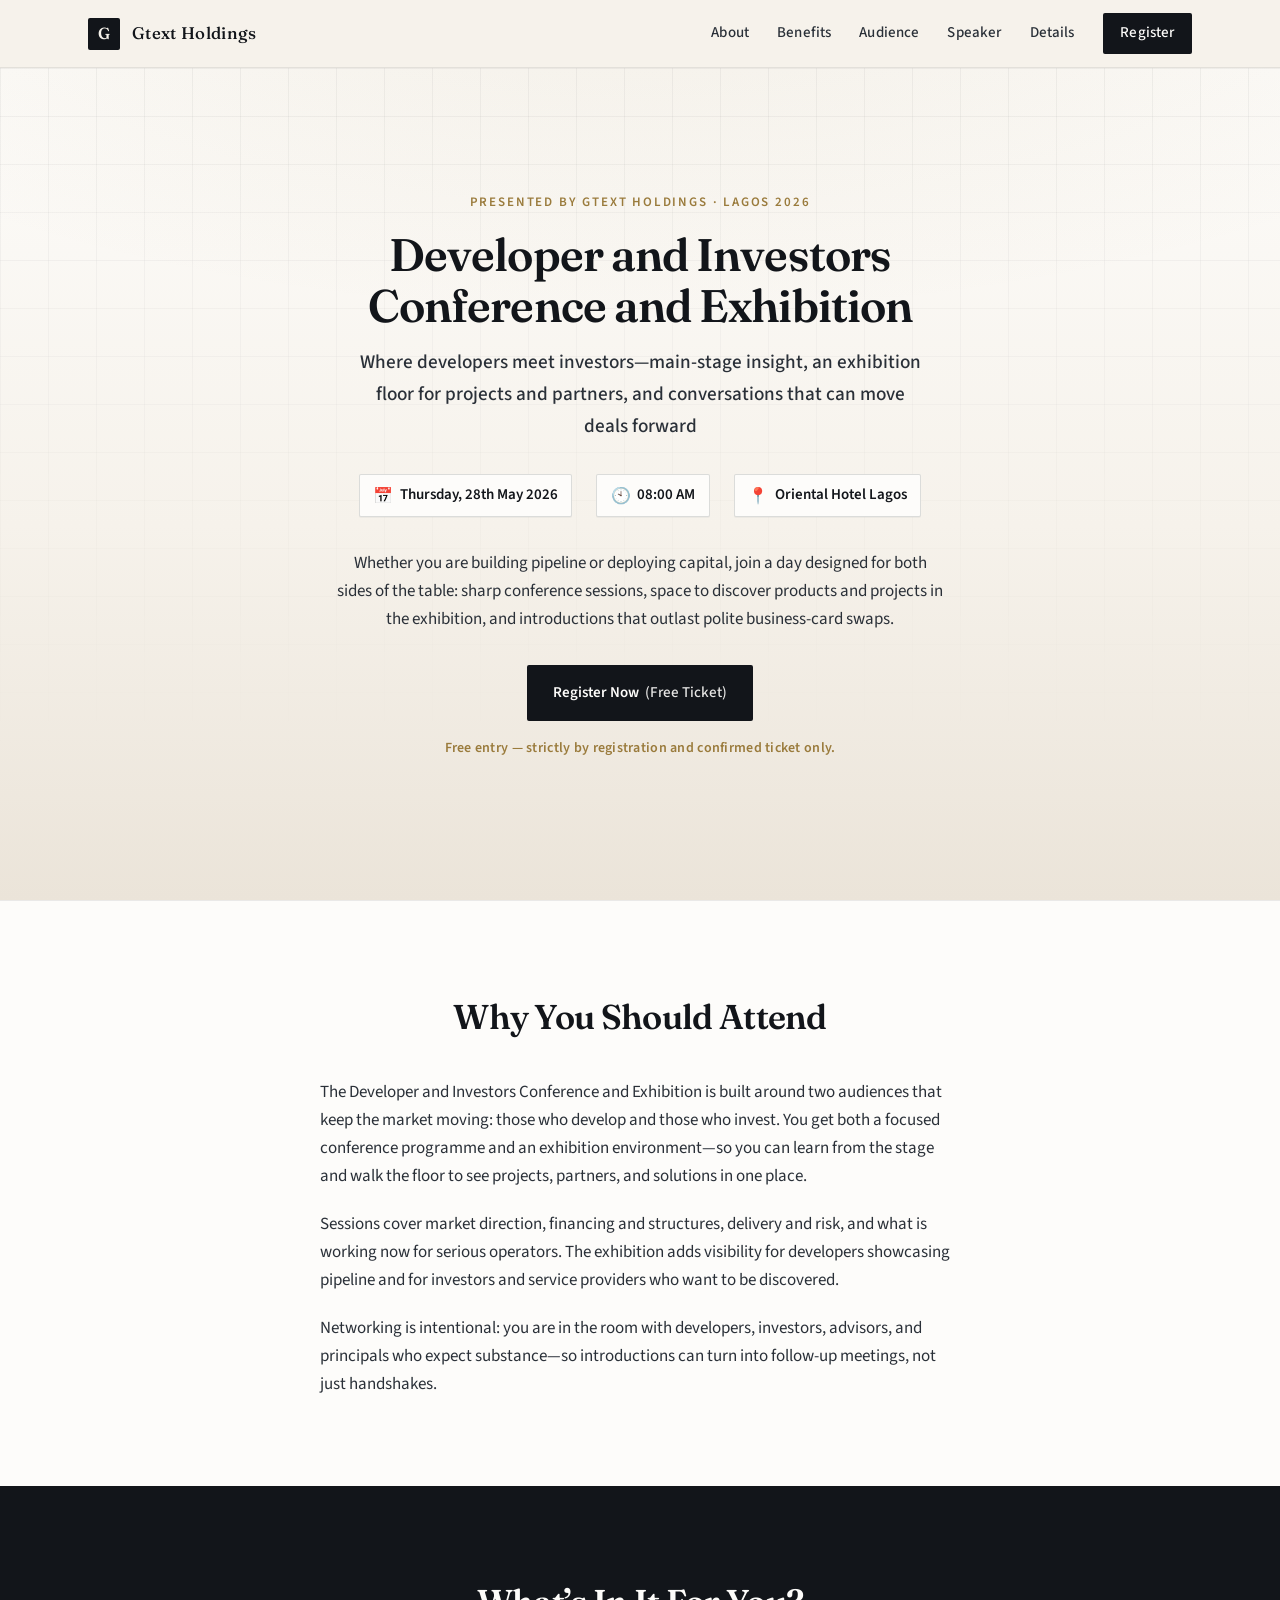
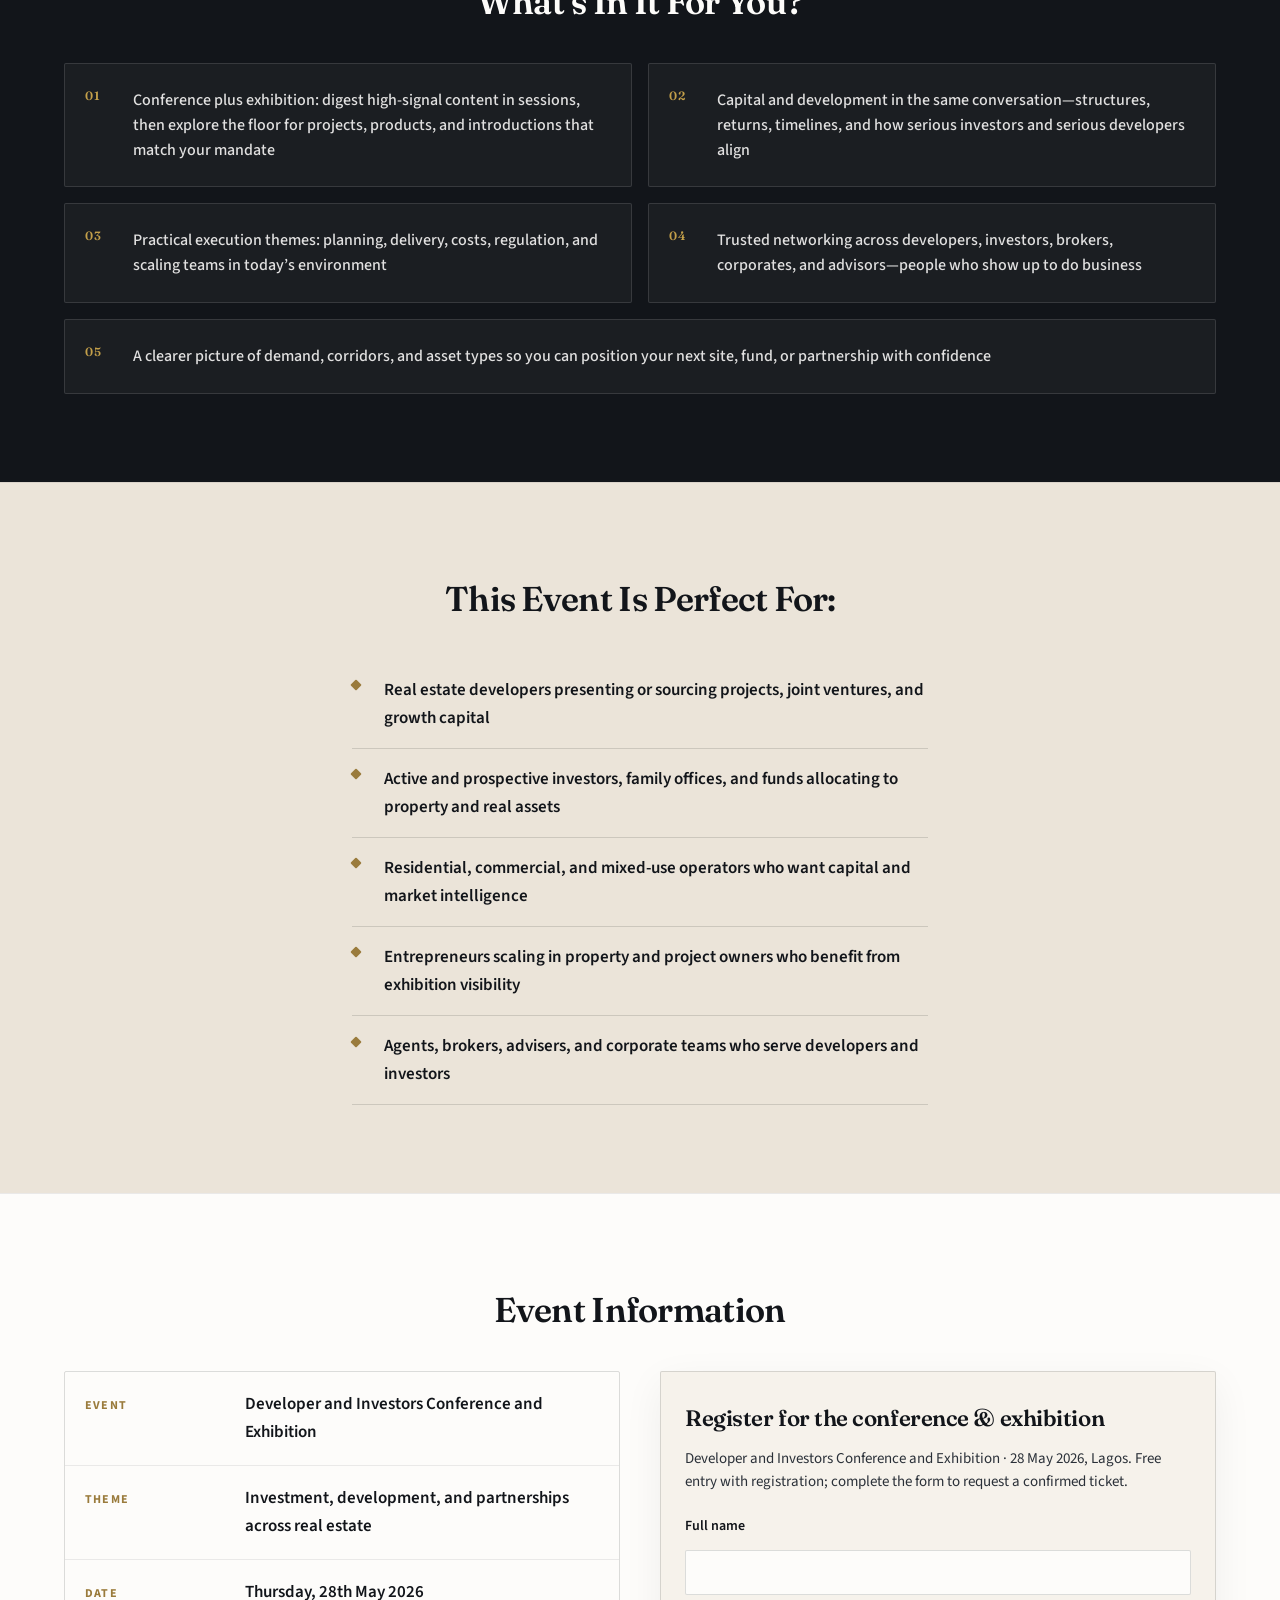
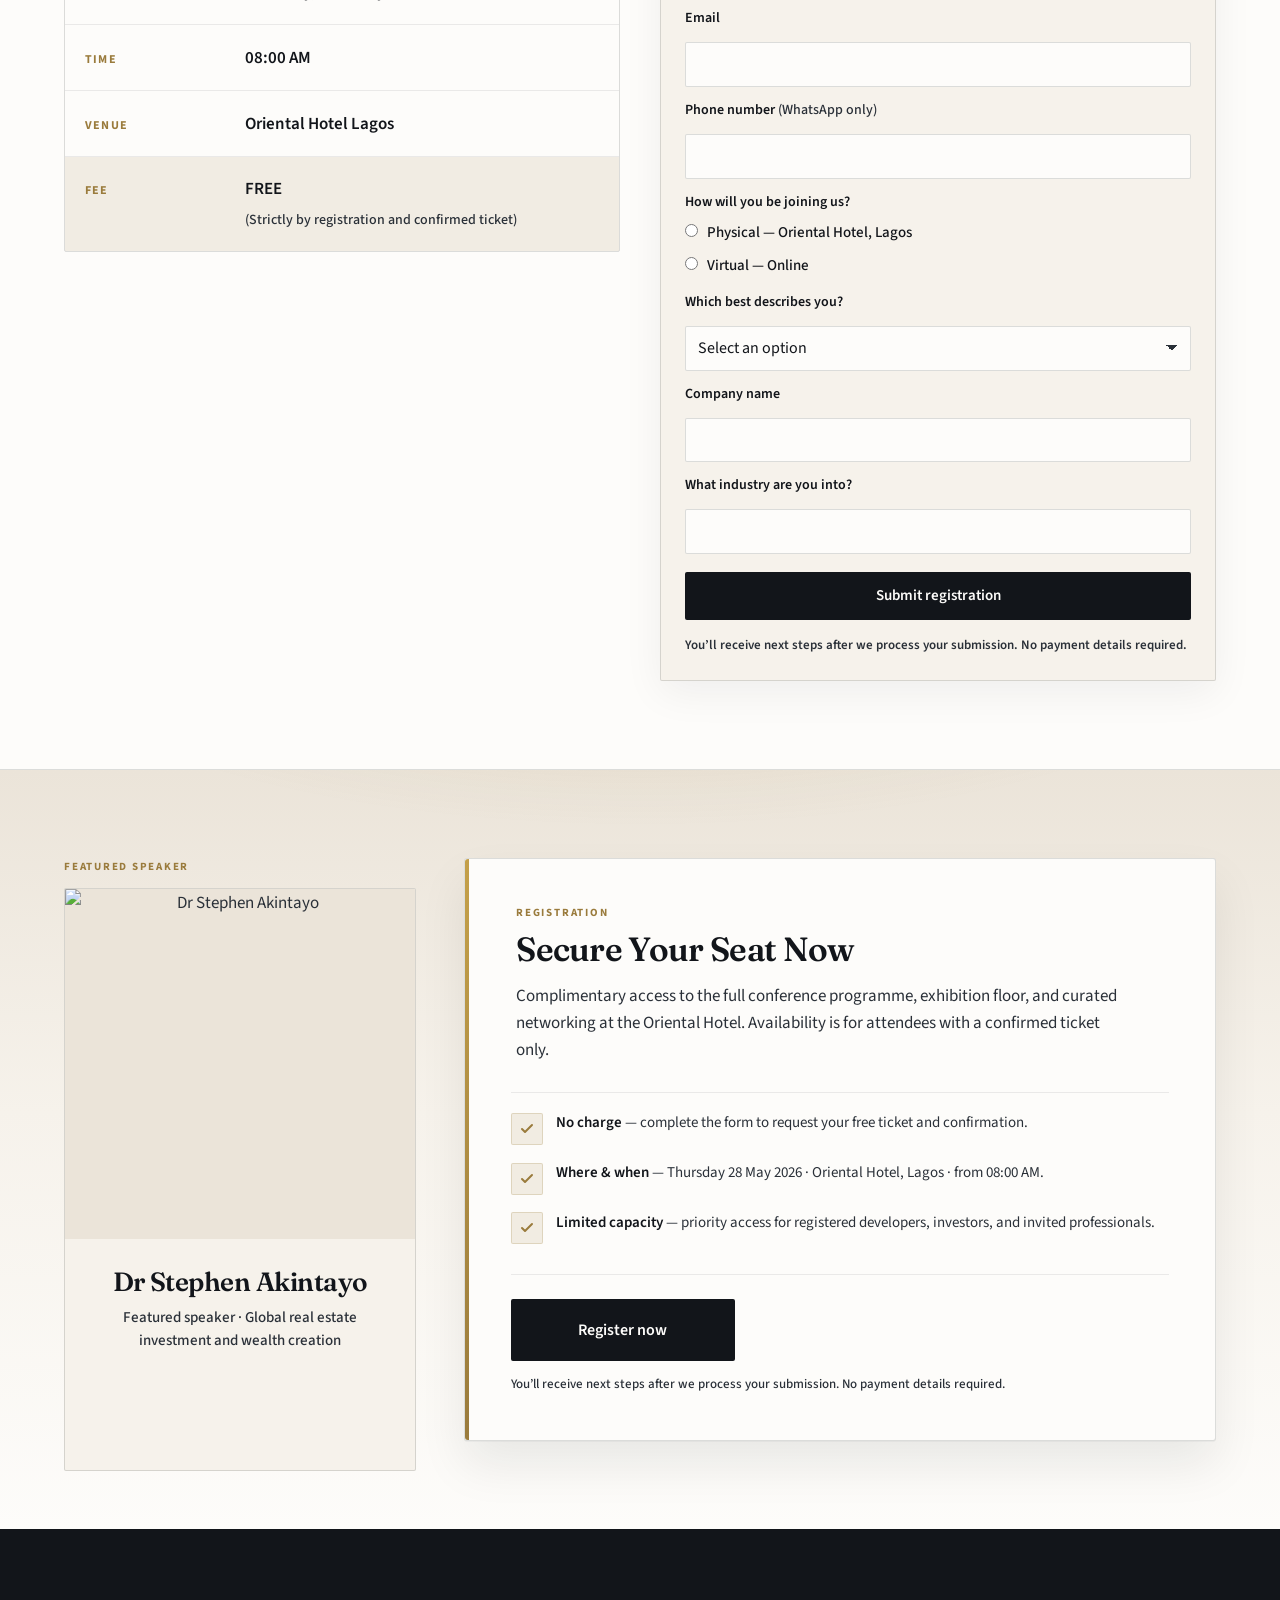
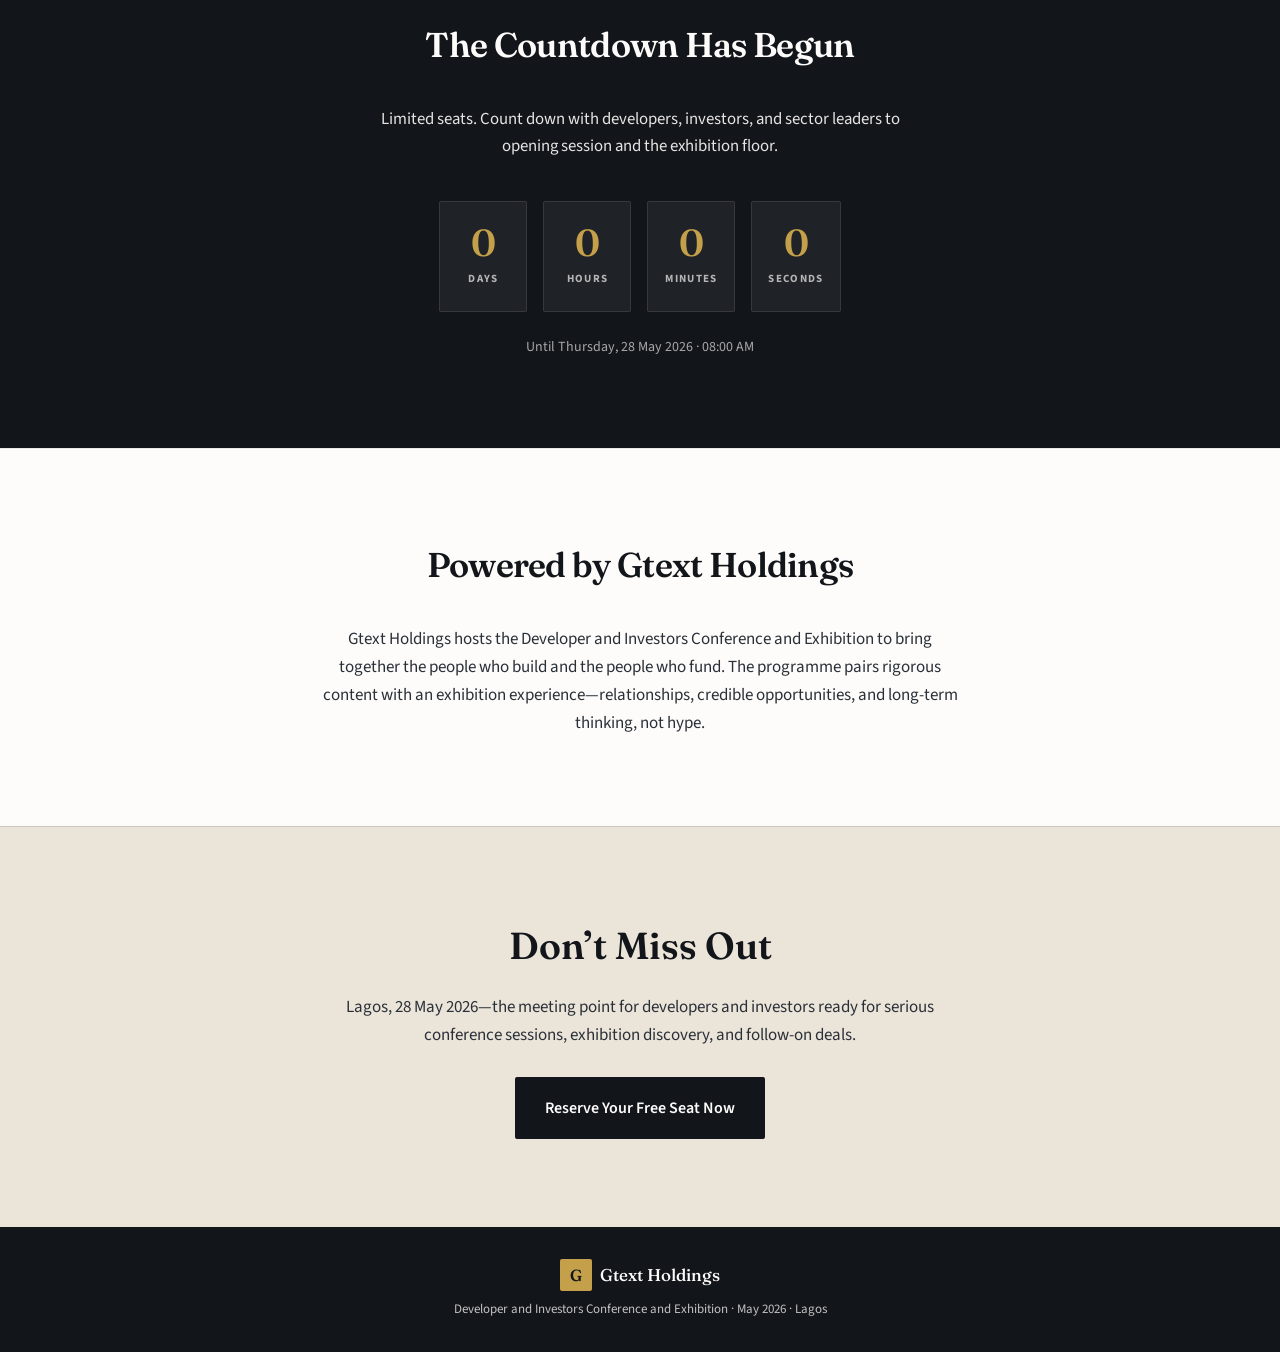
==== commit 8a530fb8: "Update event branding and details across index.html, styles.css, and thank-you.html to reflect the n" ====
--- a/index.html
+++ b/index.html
@@ -12,13 +12,13 @@
   <meta name="viewport" content="width=device-width, initial-scale=1.0" />
   <!-- Replace https://example.com everywhere in this file (canonical, Open Graph, JSON-LD, sitemap) with your live site URL before launch. -->
   <link rel="canonical" href="https://example.com/" />
-  <title>Real Estate Investors Developers Conference 2026 | Lagos | Gtext Holdings</title>
-  <meta name="description" content="Real Estate Investors Developers Conference in Lagos: investors, developers, capital &amp; projects. Free registration. Oriental Hotel, 28 May 2026. Hosted by Gtext Holdings." />
+  <title>Developer and Investors Conference &amp; Exhibition 2026 | Lagos | Gtext Holdings</title>
+  <meta name="description" content="Developer and Investors Conference and Exhibition in Lagos: conference sessions, exhibition floor, and networking for developers and investors. Free registration. Oriental Hotel, 28 May 2026. Gtext Holdings." />
   <meta name="robots" content="index, follow, max-image-preview:large, max-snippet:-1, max-video-preview:-1" />
   <meta name="googlebot" content="index, follow" />
   <meta name="author" content="Gtext Holdings" />
   <meta name="publisher" content="Gtext Holdings" />
-  <meta name="keywords" content="real estate conference Lagos, property investors conference Nigeria, real estate developers event, Gtext Holdings, real estate investment Lagos 2026, property development Nigeria, Oriental Hotel conference" />
+  <meta name="keywords" content="developers and investors conference Lagos, property exhibition Nigeria, real estate conference Lagos, Gtext Holdings, property investment and development 2026, Oriental Hotel conference exhibition" />
   <meta name="geo.region" content="NG-LA" />
   <meta name="geo.placename" content="Lagos" />
   <meta name="theme-color" content="#1a1a2e" />
@@ -26,13 +26,13 @@
   <meta property="og:locale" content="en_NG" />
   <meta property="og:locale:alternate" content="en_US" />
   <meta property="og:url" content="https://example.com/" />
-  <meta property="og:site_name" content="Real Estate Investors Developers Conference" />
-  <meta property="og:title" content="Real Estate Investors Developers Conference 2026 | Lagos" />
-  <meta property="og:description" content="Where capital meets projects. Join investors &amp; developers in Lagos, 28 May 2026. Free ticket with registration. Hosted by Gtext Holdings." />
+  <meta property="og:site_name" content="Developer and Investors Conference and Exhibition" />
+  <meta property="og:title" content="Developer and Investors Conference &amp; Exhibition 2026 | Lagos" />
+  <meta property="og:description" content="Conference plus exhibition in Lagos for developers and investors: sessions, showcases, and deal-focused networking. 28 May 2026. Free with registration. Gtext Holdings." />
   <!-- Add for richer Facebook/LinkedIn previews (1200×630): <meta property="og:image" content="https://example.com/og-card.jpg" /> -->
   <meta name="twitter:card" content="summary" />
-  <meta name="twitter:title" content="Real Estate Investors Developers Conference 2026 | Lagos" />
-  <meta name="twitter:description" content="Investors &amp; developers: Lagos, 28 May 2026. Oriental Hotel. Free registration. Gtext Holdings." />
+  <meta name="twitter:title" content="Developer and Investors Conference &amp; Exhibition 2026 | Lagos" />
+  <meta name="twitter:description" content="Developers &amp; investors: conference, exhibition, networking. Lagos · 28 May 2026 · Oriental Hotel. Free registration. Gtext Holdings." />
   <script type="application/ld+json">
   {
     "@context": "https://schema.org",
@@ -47,16 +47,16 @@
         "@type": "WebSite",
         "@id": "https://gtextholdings.com/#website",
         "url": "https://gtextholdings.com/",
-        "name": "Real Estate Investors Developers Conference",
-        "description": "Conference in Lagos for real estate investors and developers. Presented by Gtext Holdings.",
+        "name": "Developer and Investors Conference and Exhibition",
+        "description": "Conference and exhibition in Lagos connecting real estate developers and investors. Presented by Gtext Holdings.",
         "inLanguage": "en-NG",
         "publisher": { "@id": "https://gtextholdings.com/#organization" }
       },
       {
         "@type": "Event",
         "@id": "https://gtextholdings.com/#event",
-        "name": "Real Estate Investors Developers Conference",
-        "description": "A full-day conference connecting real estate investors and developers: capital structures, development strategy, market outlook, and high-trust networking. Free admission with registration and confirmed ticket.",
+        "name": "Developer and Investors Conference and Exhibition",
+        "description": "A full-day conference and exhibition for real estate developers and investors: main-stage sessions, exhibition showcases, capital and project conversations, and curated networking. Free admission with registration and confirmed ticket.",
         "startDate": "2026-05-28T08:00:00+01:00",
         "endDate": "2026-05-28T16:00:00+01:00",
         "eventStatus": "https://schema.org/EventScheduled",
@@ -130,8 +130,8 @@
       <div class="hero-grid"></div>
       <div class="hero-inner">
         <p class="hero-eyebrow">Presented by Gtext Holdings · Lagos 2026</p>
-        <h1 id="hero-title" class="hero-title">Real Estate Investors Developers Conference</h1>
-        <p class="hero-subtitle">Where capital meets projects investment, development, and growth across real estate</p>
+        <h1 id="hero-title" class="hero-title">Developer and Investors Conference and Exhibition</h1>
+        <p class="hero-subtitle">Where developers meet investors—main-stage insight, an exhibition floor for projects and partners, and conversations that can move deals forward</p>
 
         <ul class="hero-meta" role="list">
           <li><span class="meta-icon" aria-hidden="true">📅</span> Thursday, 28th May 2026</li>
@@ -139,7 +139,7 @@
           <li><span class="meta-icon" aria-hidden="true">📍</span> Oriental Hotel Lagos</li>
         </ul>
 
-        <p class="hero-lead">Whether you deploy capital or build the skyline, spend a focused day with investors, developers, and sector leaders sharp content, candid conversations, and connections that can advance your next deal or project.</p>
+        <p class="hero-lead">Whether you are building pipeline or deploying capital, join a day designed for both sides of the table: sharp conference sessions, space to discover products and projects in the exhibition, and introductions that outlast polite business-card swaps.</p>
 
         <div class="hero-actions">
           <a href="#register-form" class="btn btn-primary">Register Now <span class="btn-note">(Free Ticket)</span></a>
@@ -152,9 +152,9 @@
       <div class="container narrow">
         <h2 class="section-title">Why You Should Attend</h2>
         <div class="prose">
-          <p>The Real Estate Investors Developers Conference is built for the two groups who move the market: those who invest and those who develop. In one day we connect capital with credible projects, ideas with execution, and people who can work together long after the event ends.</p>
-          <p>Sessions span market outlooks, financing and structures, development strategy, asset performance, and emerging themes—always with an eye on what you can apply on Monday morning.</p>
-          <p>Between panels, expect curated networking so you meet investors, developers, advisors, and decision-makers aligned with your goals—not a generic crowd, but a room full of practitioners.</p>
+          <p>The Developer and Investors Conference and Exhibition is built around two audiences that keep the market moving: those who develop and those who invest. You get both a focused conference programme and an exhibition environment—so you can learn from the stage and walk the floor to see projects, partners, and solutions in one place.</p>
+          <p>Sessions cover market direction, financing and structures, delivery and risk, and what is working now for serious operators. The exhibition adds visibility for developers showcasing pipeline and for investors and service providers who want to be discovered.</p>
+          <p>Networking is intentional: you are in the room with developers, investors, advisors, and principals who expect substance—so introductions can turn into follow-up meetings, not just handshakes.</p>
         </div>
       </div>
     </section>
@@ -165,23 +165,23 @@
         <ul class="gain-grid" role="list">
           <li class="gain-card">
             <span class="gain-num">01</span>
-            <p>Exposure to vetted projects and investment themes—useful whether you are sourcing deals or showcasing pipeline</p>
+            <p>Conference plus exhibition: digest high-signal content in sessions, then explore the floor for projects, products, and introductions that match your mandate</p>
           </li>
           <li class="gain-card">
             <span class="gain-num">02</span>
-            <p>Capital and risk in focus: structures, returns, and how investors and developers align on terms</p>
+            <p>Capital and development in the same conversation—structures, returns, timelines, and how serious investors and serious developers align</p>
           </li>
           <li class="gain-card">
             <span class="gain-num">03</span>
-            <p>Development reality checks: planning, delivery, scaling teams, and operating in today’s regulatory and cost environment</p>
+            <p>Practical execution themes: planning, delivery, costs, regulation, and scaling teams in today’s environment</p>
           </li>
           <li class="gain-card">
             <span class="gain-num">04</span>
-            <p>High-trust networking—investors, developers, advisors, and principals in one programme</p>
+            <p>Trusted networking across developers, investors, brokers, corporates, and advisors—people who show up to do business</p>
           </li>
           <li class="gain-card gain-card-wide">
             <span class="gain-num">05</span>
-            <p>A clearer read on corridors, sectors, and demand so you can position your capital or your next site with confidence</p>
+            <p>A clearer picture of demand, corridors, and asset types so you can position your next site, fund, or partnership with confidence</p>
           </li>
         </ul>
       </div>
@@ -191,11 +191,11 @@
       <div class="container">
         <h2 class="section-title">This Event Is Perfect For:</h2>
         <ul class="audience-list" role="list">
-          <li>Active and prospective real estate investors</li>
-          <li>Residential, commercial, and mixed-use developers</li>
-          <li>Family offices, funds, and others allocating to real assets</li>
-          <li>Entrepreneurs entering or scaling in property</li>
-          <li>Advisors, brokers, and professionals who serve investors and developers</li>
+          <li>Real estate developers presenting or sourcing projects, joint ventures, and growth capital</li>
+          <li>Active and prospective investors, family offices, and funds allocating to property and real assets</li>
+          <li>Residential, commercial, and mixed-use operators who want capital and market intelligence</li>
+          <li>Entrepreneurs scaling in property and project owners who benefit from exhibition visibility</li>
+          <li>Agents, brokers, advisers, and corporate teams who serve developers and investors</li>
         </ul>
       </div>
     </section>
@@ -208,11 +208,11 @@
             <dl class="details-board details-board-fill">
               <div class="detail-row">
                 <dt>Event</dt>
-                <dd>Gtext 18th Anniversary Conference &amp; Exhibition</dd>
+                <dd>Developer and Investors Conference and Exhibition</dd>
               </div>
               <div class="detail-row">
                 <dt>Theme</dt>
-                <dd>Global Real Estate Investment &amp; Development</dd>
+                <dd>Investment, development, and partnerships across real estate</dd>
               </div>
               <div class="detail-row">
                 <dt>Date</dt>
@@ -234,8 +234,8 @@
           </div>
           <div class="details-form-col">
             <div class="register-panel register-panel-inline" id="register-form">
-              <h3 class="register-panel-title">Register for the conference</h3>
-              <p class="register-panel-note">Real Estate Investors Developers Conference · 28 May 2026. Free ticket; submit your details to request a confirmed seat.</p>
+              <h3 class="register-panel-title">Register for the conference &amp; exhibition</h3>
+              <p class="register-panel-note">Developer and Investors Conference and Exhibition · 28 May 2026, Lagos. Free entry with registration; complete the form to request a confirmed ticket.</p>
               <div id="registration-form-block" class="registration-form-block">
               <form id="registration-form" class="register-form register-form-inline" action="https://formspree.io/f/mnjlernj" method="POST">
                 <label for="full-name">Full name</label>
@@ -278,7 +278,7 @@
               </div>
               <div id="registration-success" class="registration-success" role="status" aria-live="polite" hidden>
                 <h3 id="registration-success-heading" class="registration-success-title" tabindex="-1">Thank you — registration received</h3>
-                <p class="registration-success-lead">We’ve received your registration for the Real Estate Investors Developers Conference. We’ll contact you with next steps and your ticket confirmation.</p>
+                <p class="registration-success-lead">We’ve received your registration for the Developer and Investors Conference and Exhibition. We’ll contact you with next steps and your ticket confirmation.</p>
                 <p class="registration-success-community">Join our WhatsApp community to connect with attendees and stay up to date.</p>
                 <a
                   href="https://chat.whatsapp.com/Hzbi21giJf1JGXsC3BEkIw"
@@ -320,7 +320,7 @@
           <header class="register-card-head">
             <p class="register-kicker">Registration</p>
             <h2 id="register-title" class="register-card-title">Secure Your Seat Now</h2>
-            <p class="register-card-lead">Complimentary access to a full day of sessions and curated networking at the Oriental Hotel. Places are reserved for attendees with a confirmed ticket only.</p>
+            <p class="register-card-lead">Complimentary access to the full conference programme, exhibition floor, and curated networking at the Oriental Hotel. Availability is for attendees with a confirmed ticket only.</p>
           </header>
           <ul class="register-points" role="list">
             <li class="register-point">
@@ -333,7 +333,7 @@
             </li>
             <li class="register-point">
               <span class="register-point-icon" aria-hidden="true"><svg xmlns="http://www.w3.org/2000/svg" width="18" height="18" fill="none" viewBox="0 0 18 18" focusable="false"><path stroke="currentColor" stroke-linecap="round" stroke-linejoin="round" stroke-width="2" d="m4 9 3 3 7-7"/></svg></span>
-              <span><strong>Limited capacity</strong> — priority for registered investors, developers, and invited professionals.</span>
+              <span><strong>Limited capacity</strong> — priority access for registered developers, investors, and invited professionals.</span>
             </li>
           </ul>
           <div class="register-card-footer">
@@ -349,7 +349,7 @@
     <section class="section section-countdown" aria-labelledby="countdown-title">
       <div class="container">
         <h2 id="countdown-title" class="section-title">The Countdown Has Begun</h2>
-        <p class="countdown-intro">Limited seats. Join investors, developers, and sector leaders as we count down to opening session.</p>
+        <p class="countdown-intro">Limited seats. Count down with developers, investors, and sector leaders to opening session and the exhibition floor.</p>
         <div class="countdown" id="countdown" role="timer" aria-live="polite" aria-atomic="true">
           <div class="countdown-unit">
             <span class="countdown-value" data-unit="days">—</span>
@@ -368,21 +368,21 @@
             <span class="countdown-label">Seconds</span>
           </div>
         </div>
-        <p class="countdown-event-date" id="countdown-target">Until Thursday, 28 May 2026 · 10:00 AM</p>
+        <p class="countdown-event-date" id="countdown-target">Until Thursday, 28 May 2026 · 08:00 AM</p>
       </div>
     </section>
 
     <section class="section section-brand" aria-labelledby="brand-title">
       <div class="container narrow">
         <h2 id="brand-title" class="section-title">Powered by Gtext Holdings</h2>
-        <p class="brand-copy">Gtext Holdings hosts the Real Estate Investors Developers Conference to convene the people who finance and build real estate. Drawing on deep experience across the sector, we shape a programme centred on relationships, credible opportunities, and long-term growth not hype.</p>
+        <p class="brand-copy">Gtext Holdings hosts the Developer and Investors Conference and Exhibition to bring together the people who build and the people who fund. The programme pairs rigorous content with an exhibition experience—relationships, credible opportunities, and long-term thinking, not hype.</p>
       </div>
     </section>
 
     <section class="section section-footer-cta" aria-labelledby="footer-cta-title">
       <div class="container narrow">
         <h2 id="footer-cta-title" class="footer-cta-title">Don’t Miss Out</h2>
-        <p class="footer-cta-copy">Lagos, 28 May 2026 - the meeting point for real estate investors and developers ready to do serious business.</p>
+        <p class="footer-cta-copy">Lagos, 28 May 2026—the meeting point for developers and investors ready for serious conference sessions, exhibition discovery, and follow-on deals.</p>
         <a href="#register-form" class="btn btn-primary btn-lg">Reserve Your Free Seat Now</a>
       </div>
     </section>
@@ -391,7 +391,7 @@
   <footer class="site-footer">
     <div class="footer-inner">
       <p class="footer-brand"><span class="logo-mark" aria-hidden="true">G</span> Gtext Holdings</p>
-      <p class="footer-meta">Real Estate Investors Developers Conference · May 2026 · Lagos</p>
+      <p class="footer-meta">Developer and Investors Conference and Exhibition · May 2026 · Lagos</p>
     </div>
   </footer>
 
--- a/styles.css
+++ b/styles.css
@@ -1,5 +1,5 @@
 /* --------------------------------------------------------------------------
-   Real Estate Investors Developers Conference — typography: Fraunces + Source Sans 3
+   Developer and Investors Conference and Exhibition — typography: Fraunces + Source Sans 3
    Palette: deep ink, warm paper, restrained brass
    -------------------------------------------------------------------------- */
 
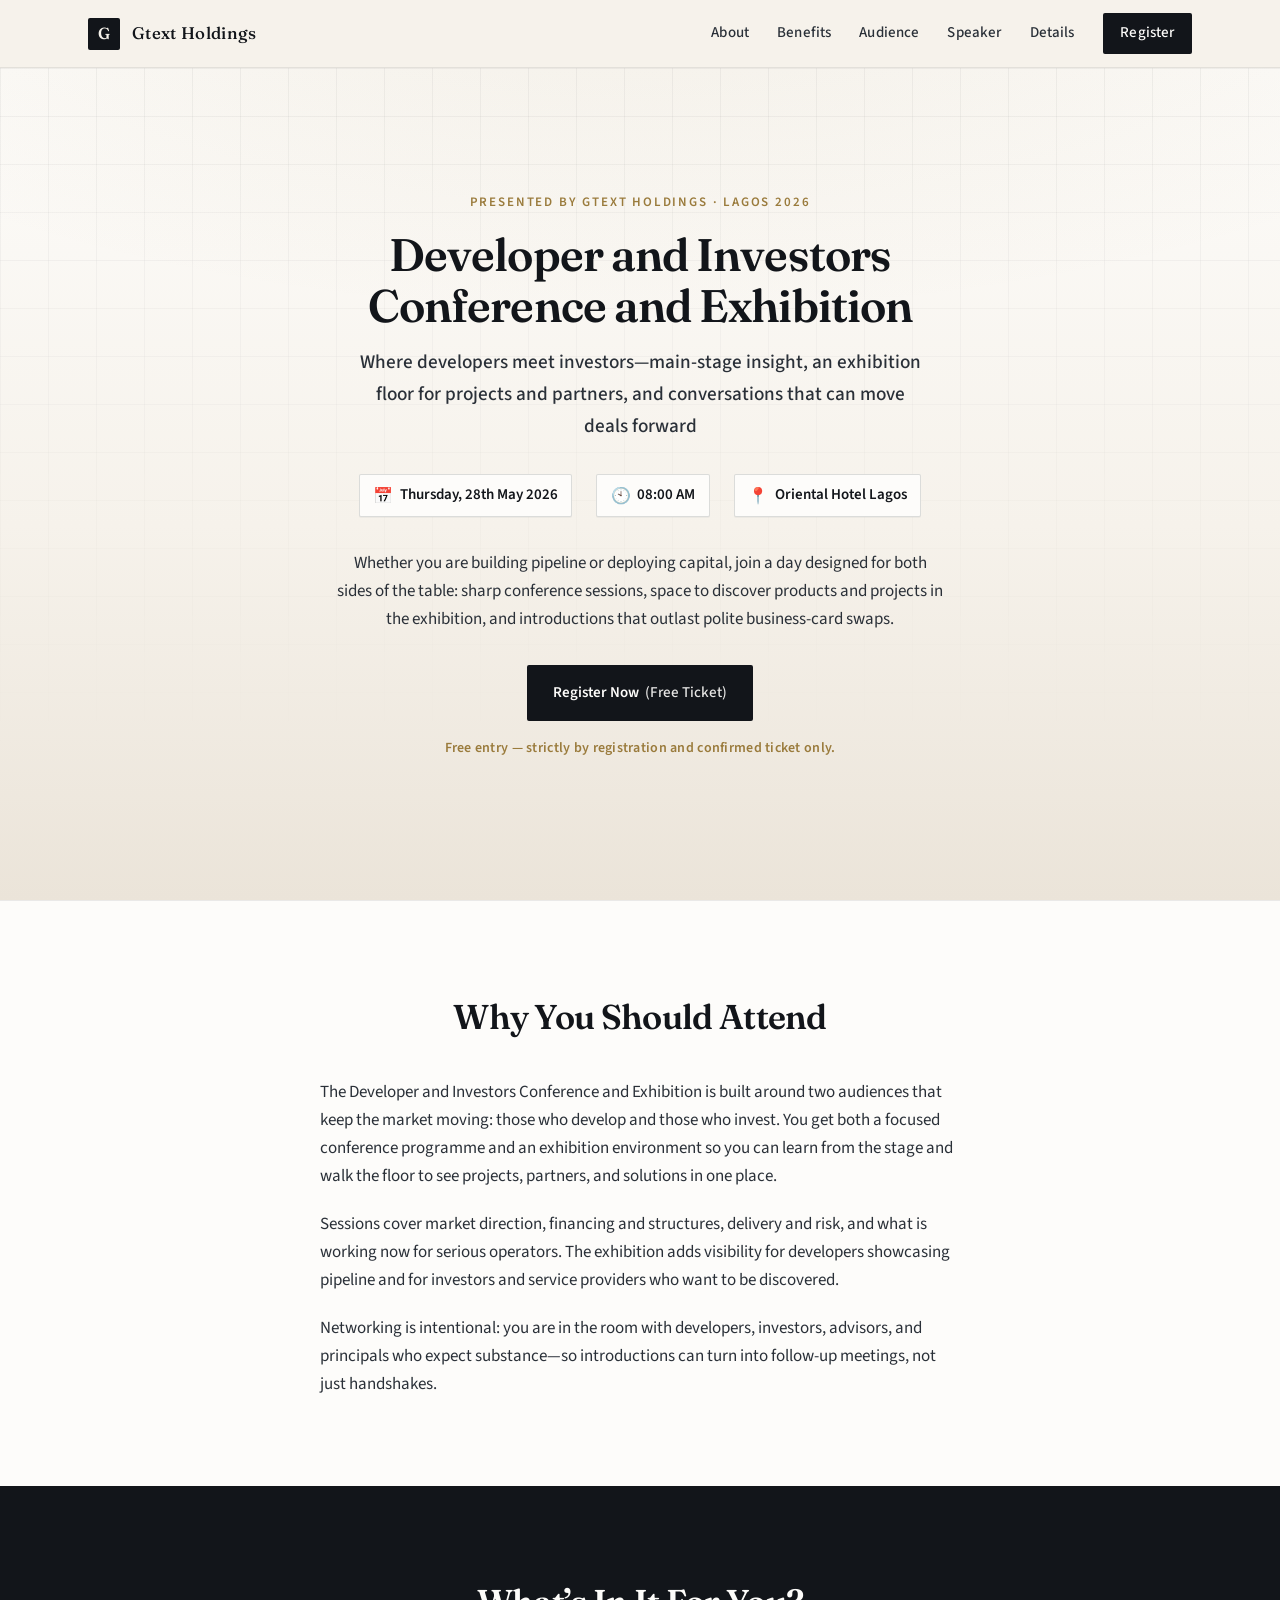
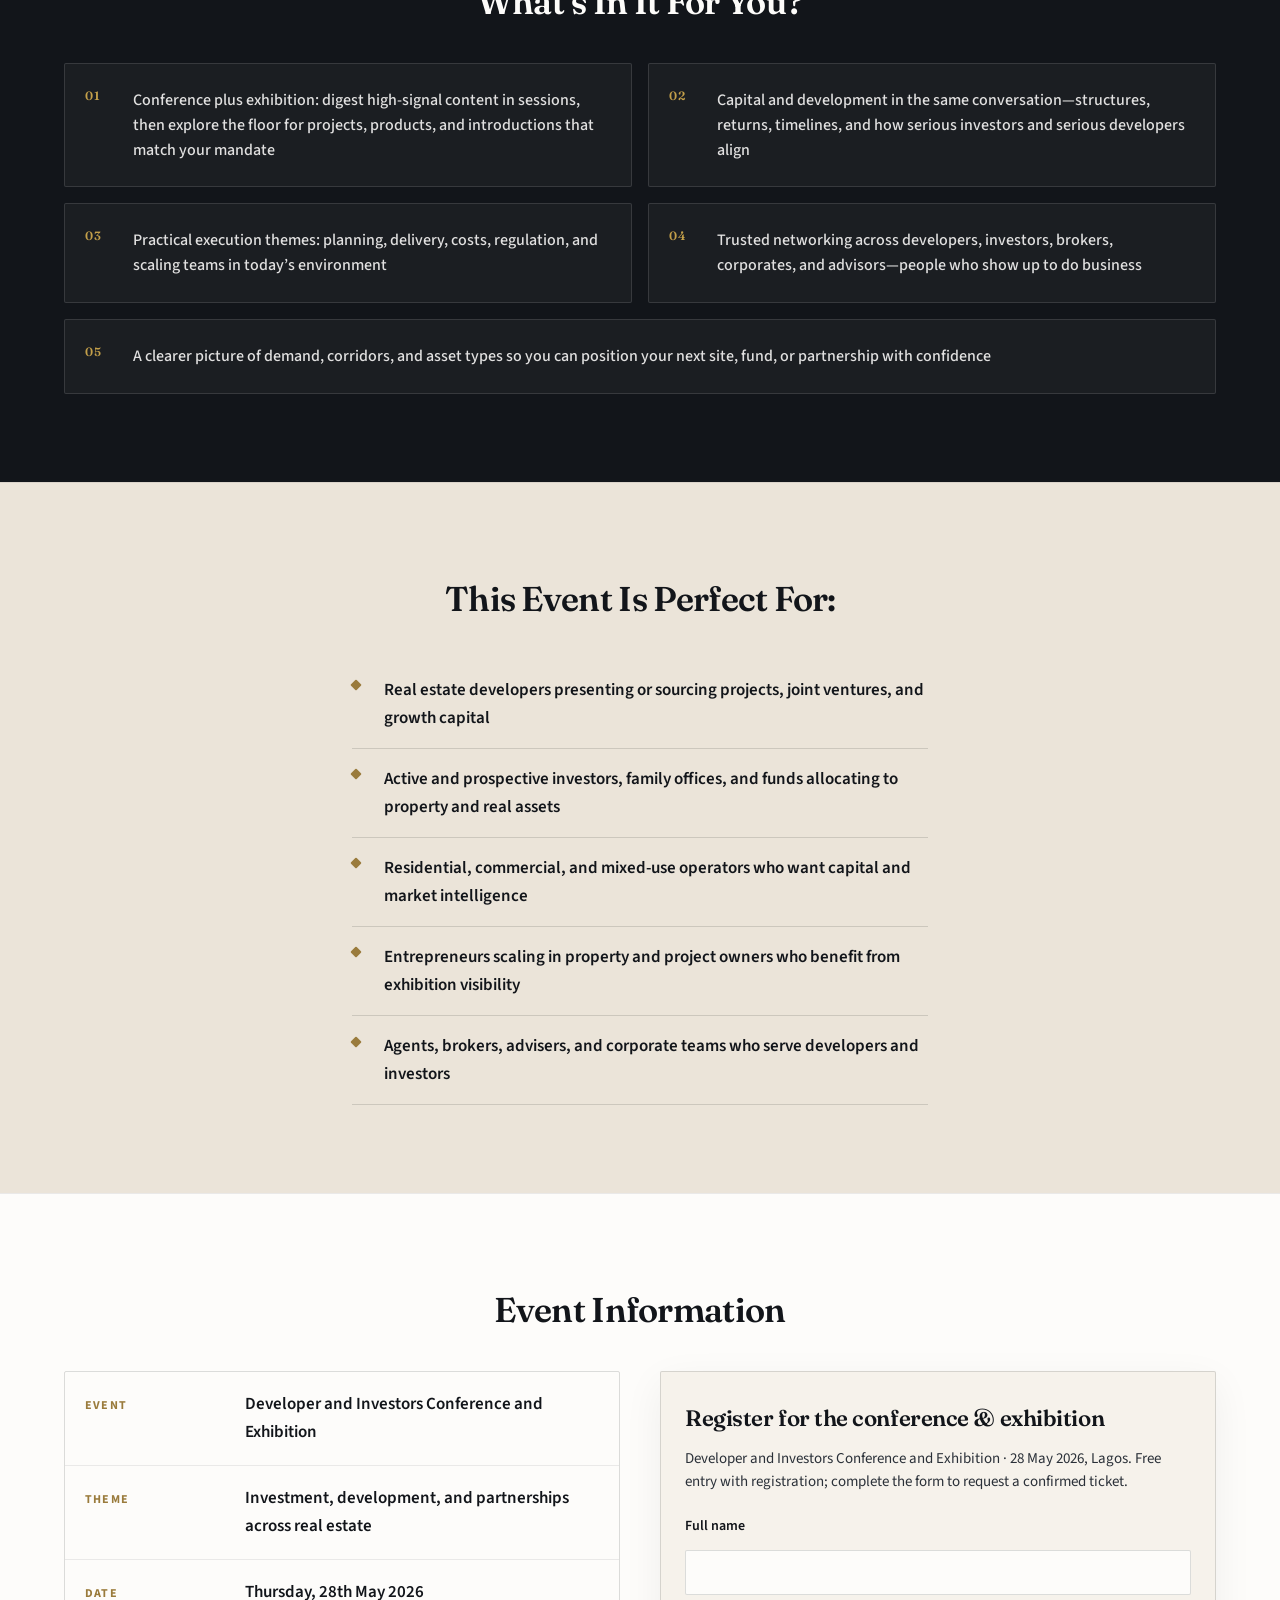
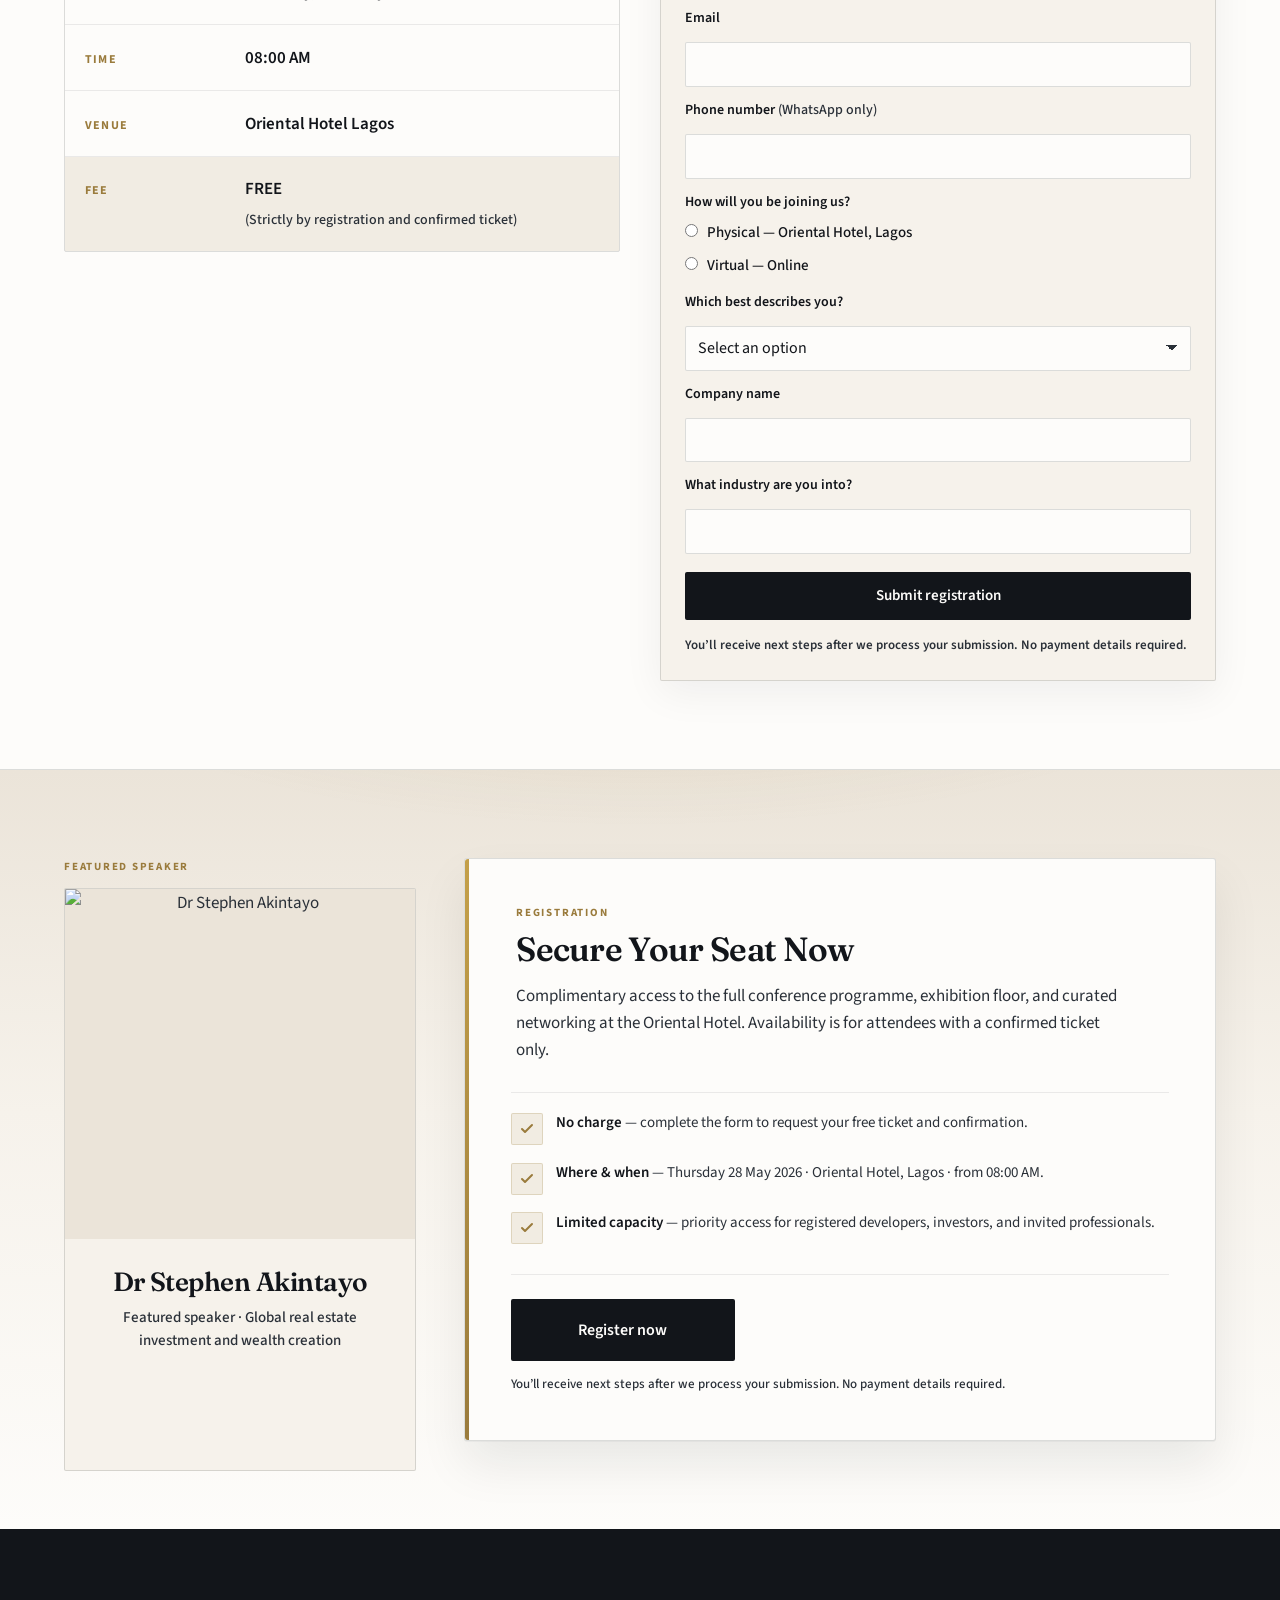
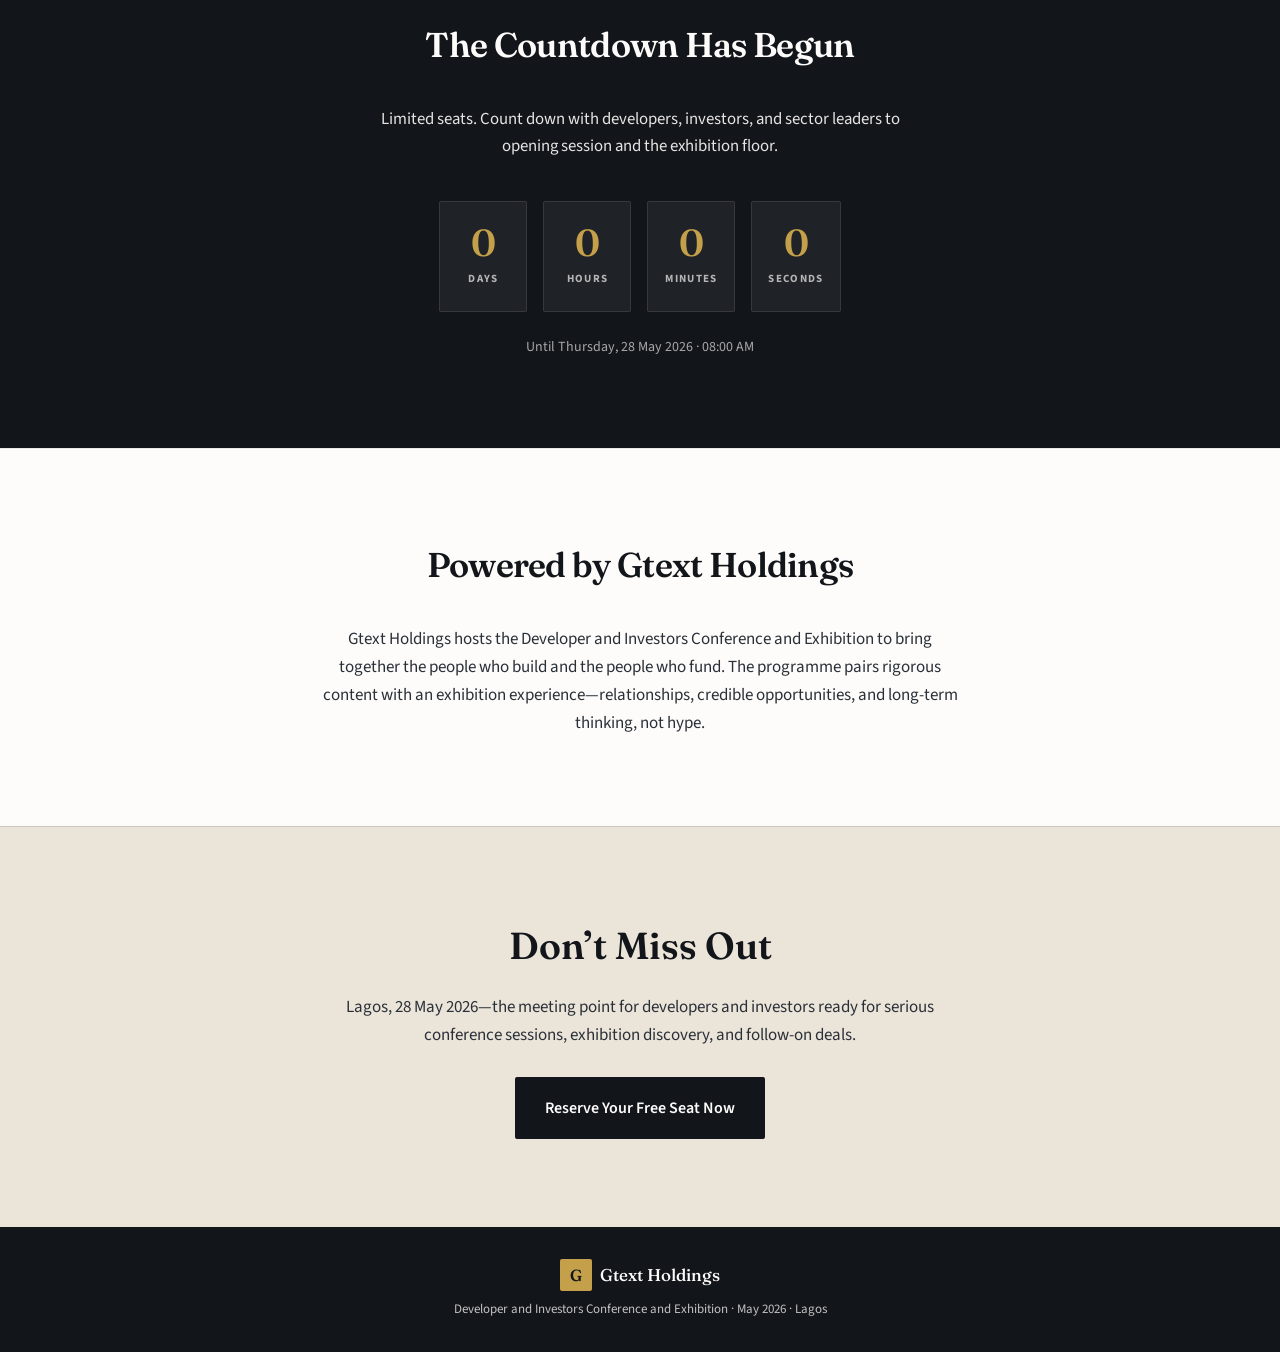
==== commit 9029be8b: "Correct minor grammatical issue in event description paragraph in index.html for improved readabilit" ====
--- a/index.html
+++ b/index.html
@@ -152,7 +152,7 @@
       <div class="container narrow">
         <h2 class="section-title">Why You Should Attend</h2>
         <div class="prose">
-          <p>The Developer and Investors Conference and Exhibition is built around two audiences that keep the market moving: those who develop and those who invest. You get both a focused conference programme and an exhibition environment—so you can learn from the stage and walk the floor to see projects, partners, and solutions in one place.</p>
+          <p>The Developer and Investors Conference and Exhibition is built around two audiences that keep the market moving: those who develop and those who invest. You get both a focused conference programme and an exhibition environment so you can learn from the stage and walk the floor to see projects, partners, and solutions in one place.</p>
           <p>Sessions cover market direction, financing and structures, delivery and risk, and what is working now for serious operators. The exhibition adds visibility for developers showcasing pipeline and for investors and service providers who want to be discovered.</p>
           <p>Networking is intentional: you are in the room with developers, investors, advisors, and principals who expect substance—so introductions can turn into follow-up meetings, not just handshakes.</p>
         </div>
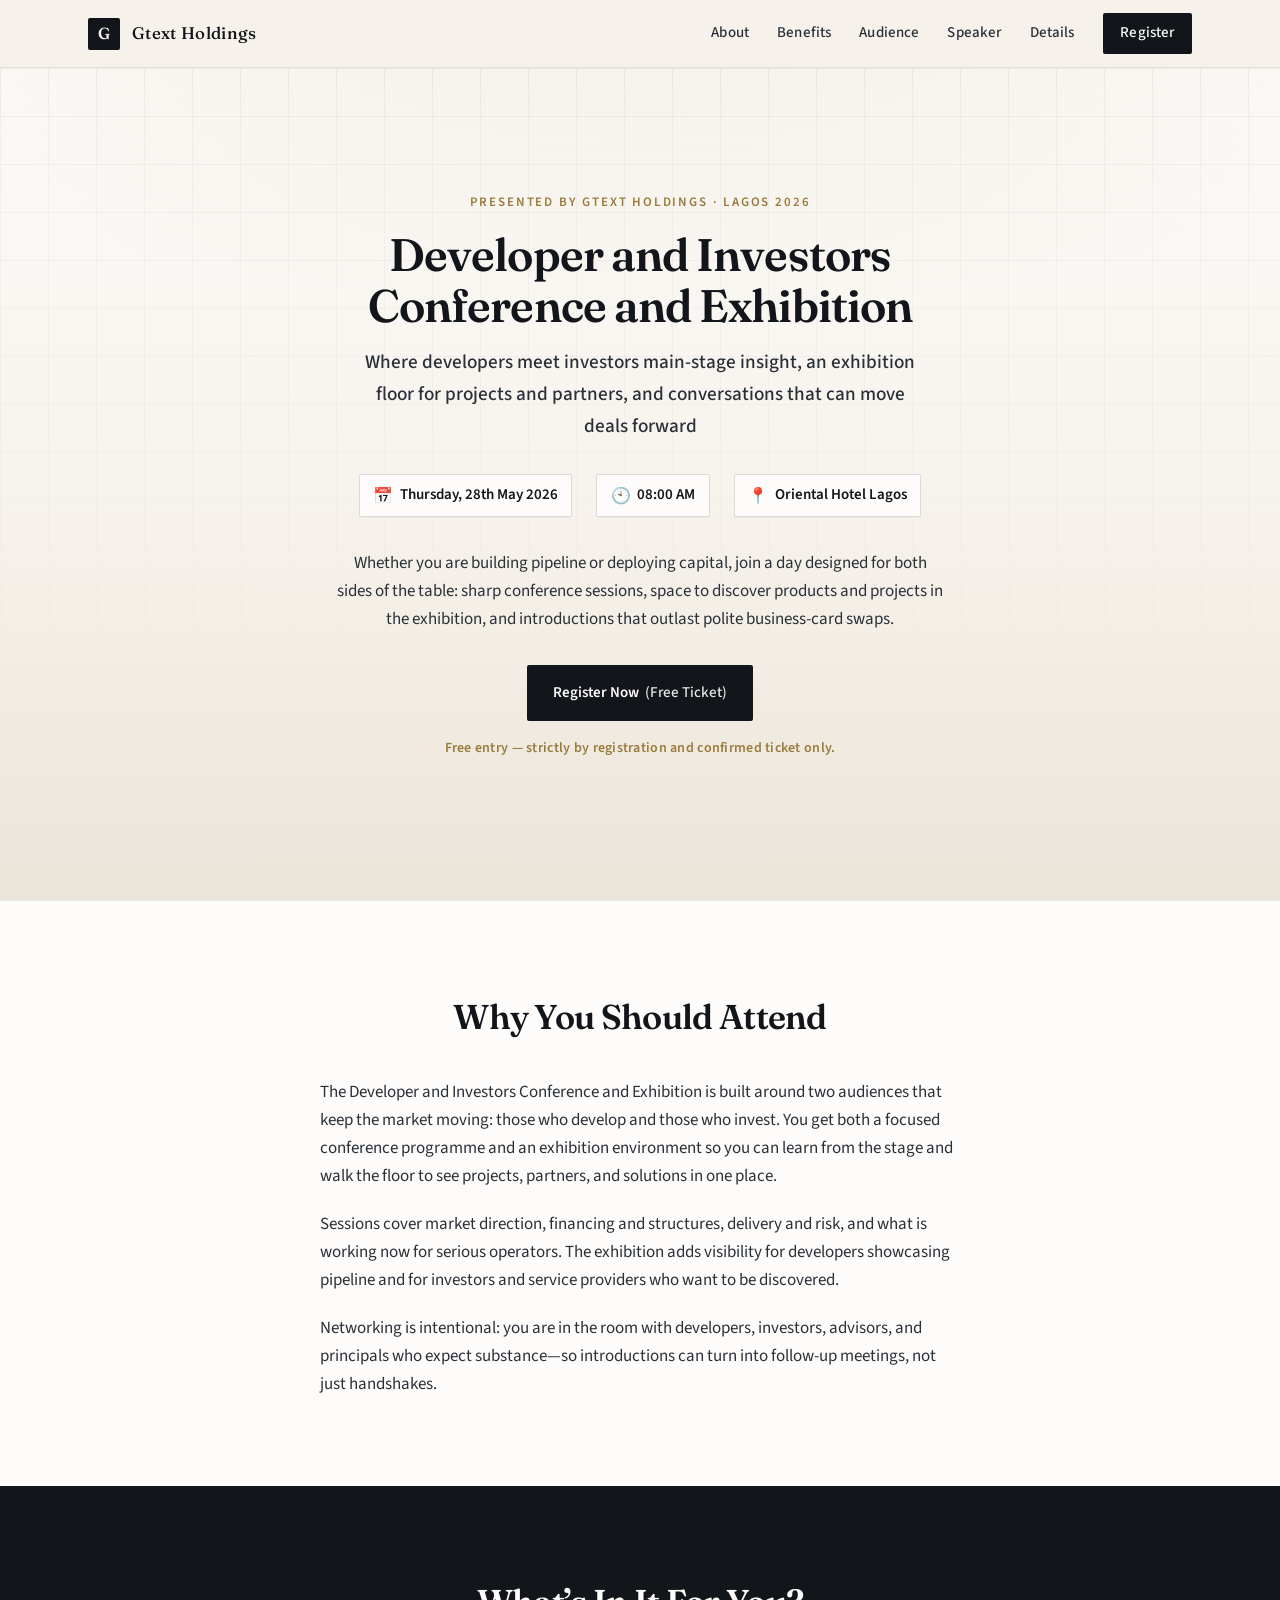
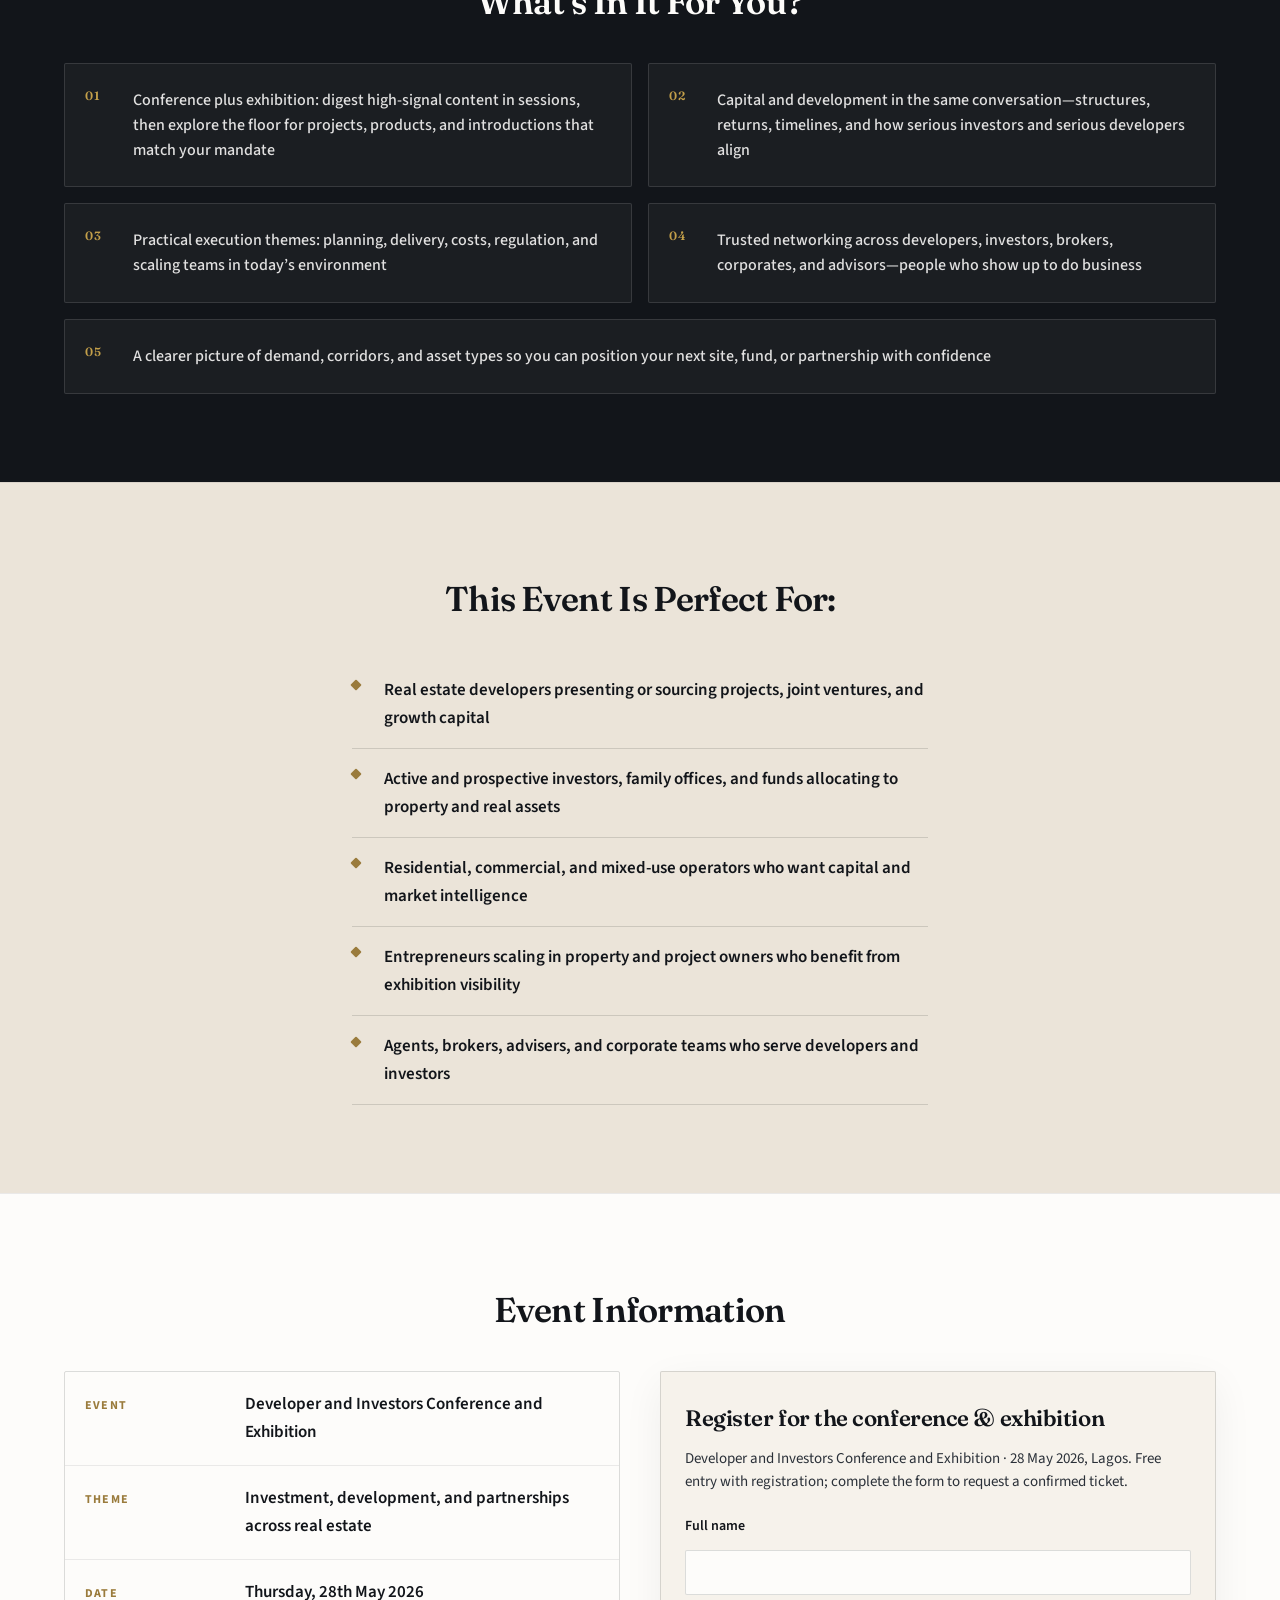
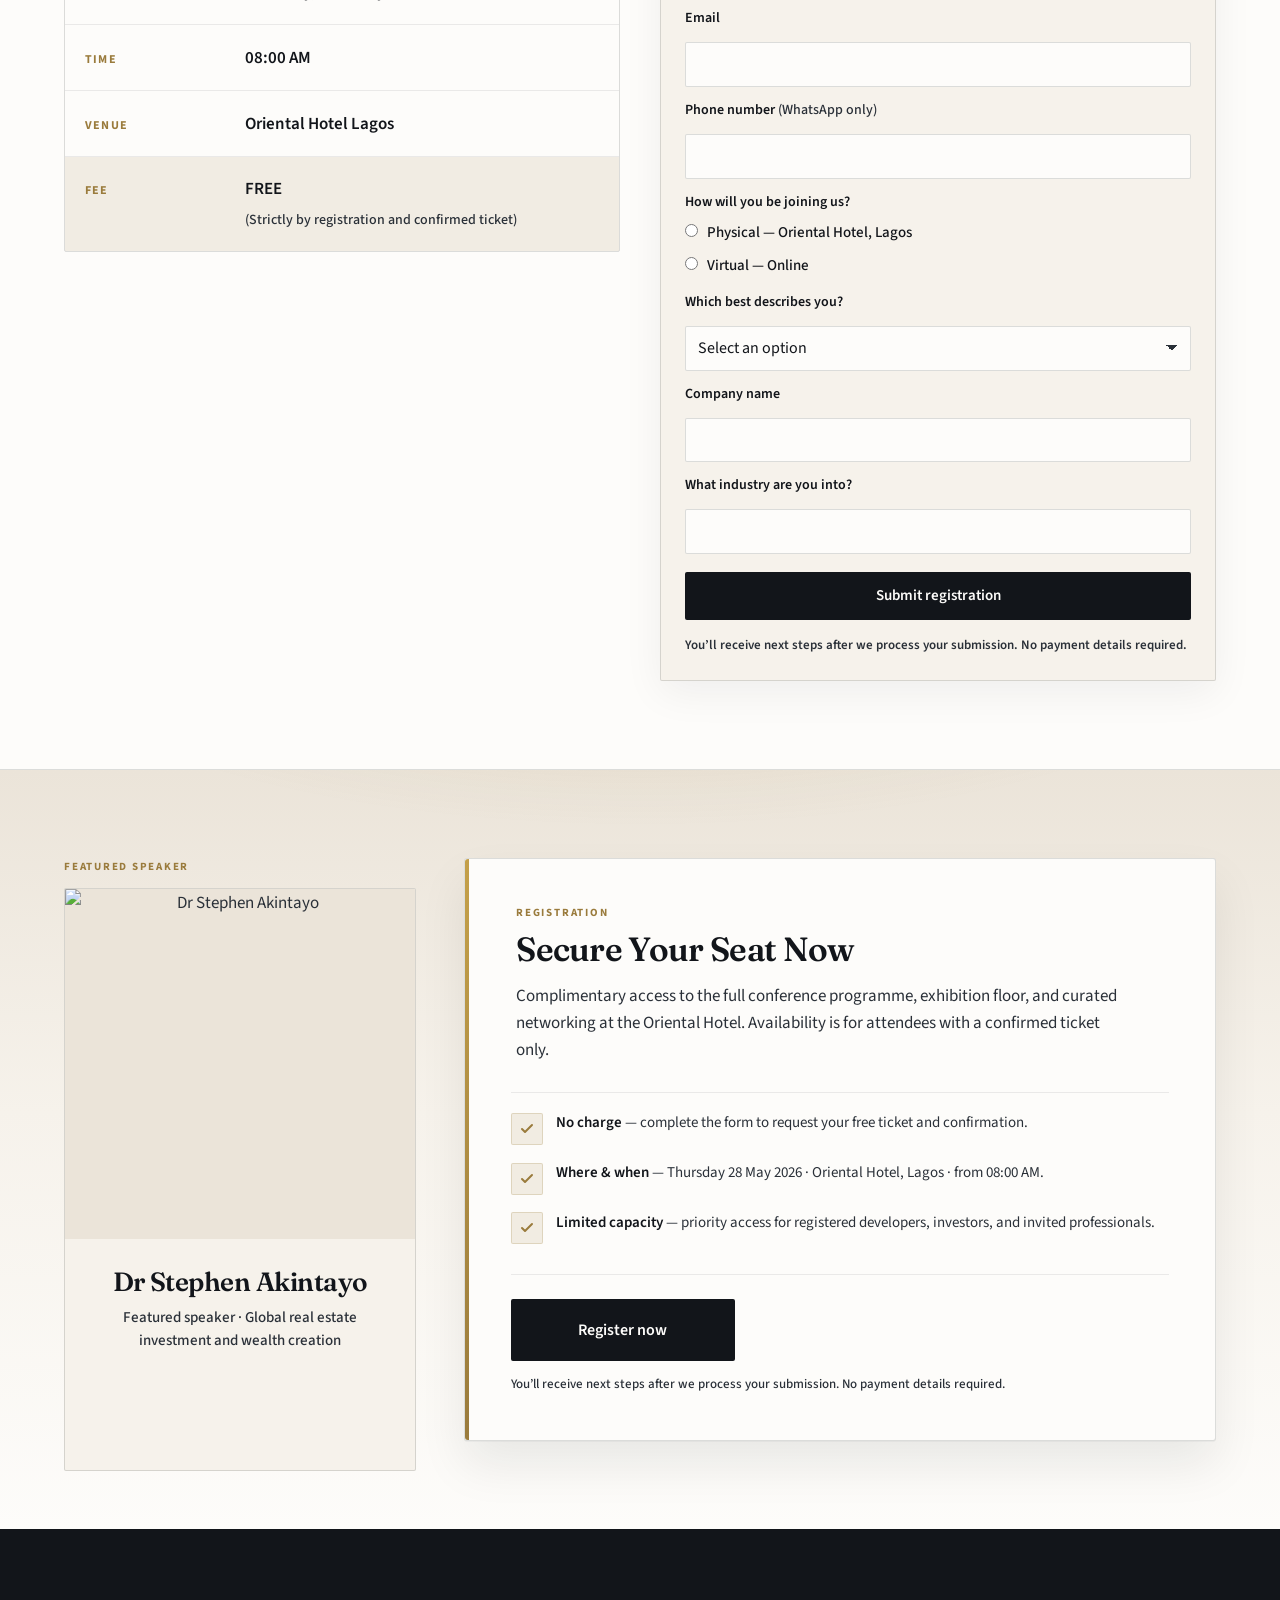
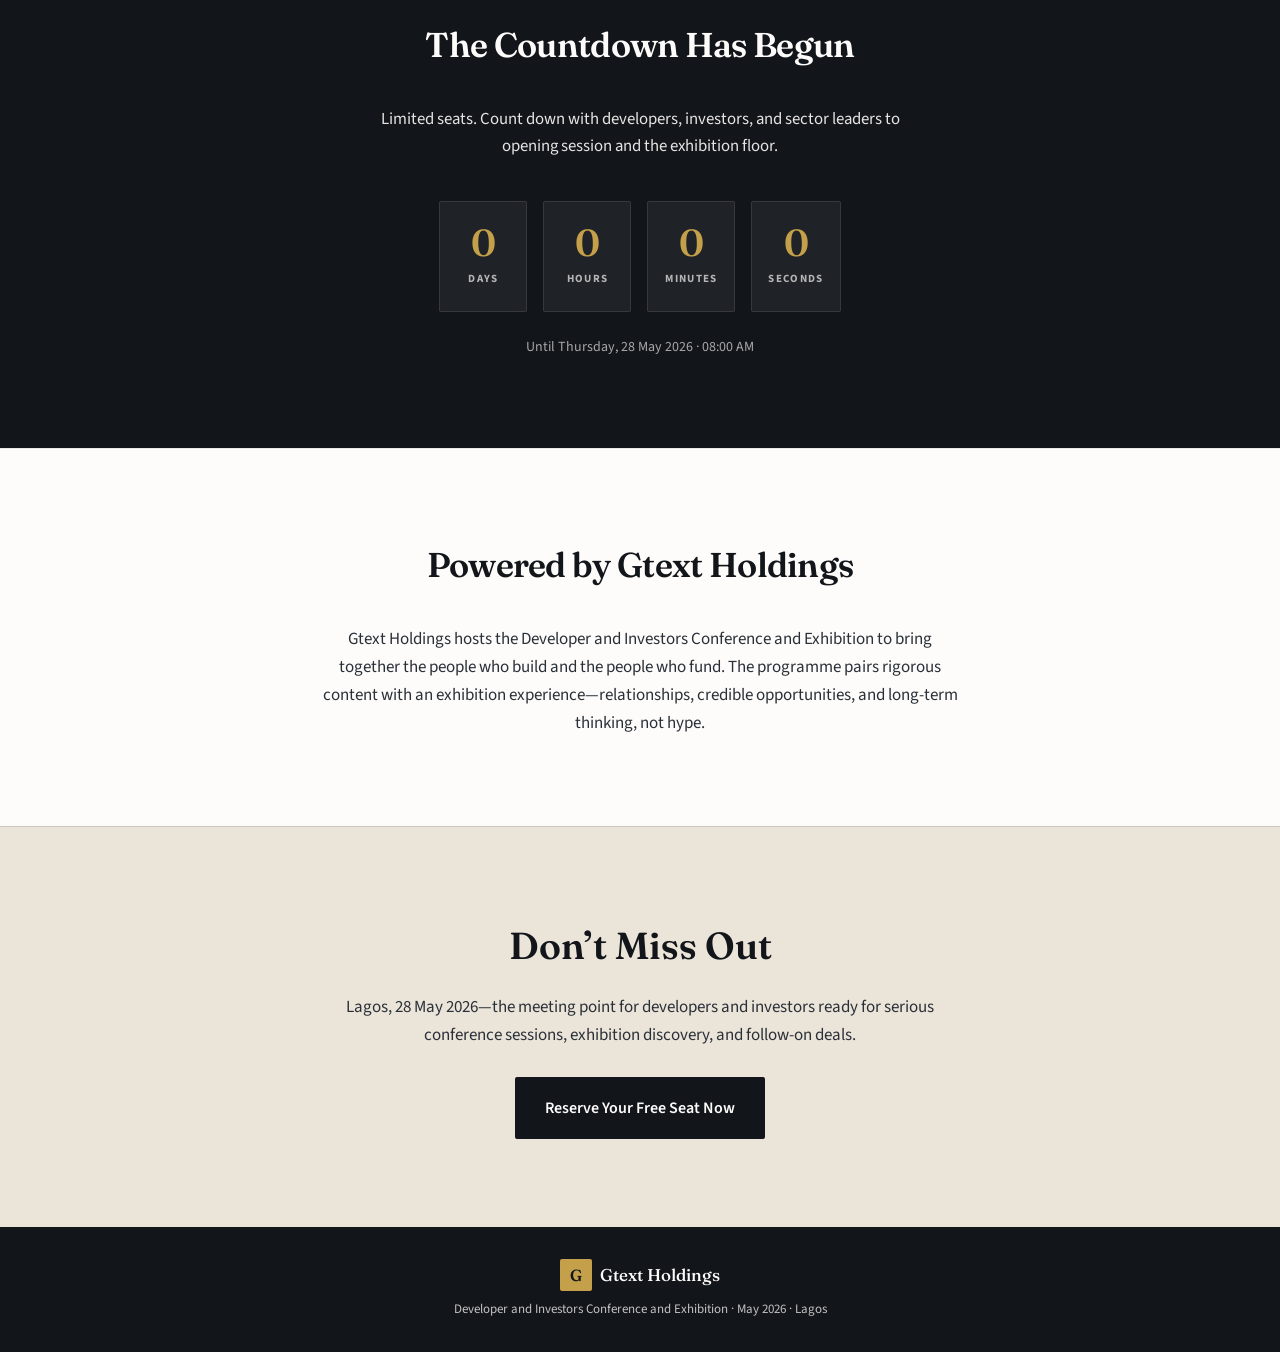
==== commit 4399a2d1: "Refactor thank-you page in thank-you.html to enhance user experience with a new layout and clearer i" ====
--- a/index.html
+++ b/index.html
@@ -131,7 +131,7 @@
       <div class="hero-inner">
         <p class="hero-eyebrow">Presented by Gtext Holdings · Lagos 2026</p>
         <h1 id="hero-title" class="hero-title">Developer and Investors Conference and Exhibition</h1>
-        <p class="hero-subtitle">Where developers meet investors—main-stage insight, an exhibition floor for projects and partners, and conversations that can move deals forward</p>
+        <p class="hero-subtitle">Where developers meet investors main-stage insight, an exhibition floor for projects and partners, and conversations that can move deals forward</p>
 
         <ul class="hero-meta" role="list">
           <li><span class="meta-icon" aria-hidden="true">📅</span> Thursday, 28th May 2026</li>
@@ -238,6 +238,7 @@
               <p class="register-panel-note">Developer and Investors Conference and Exhibition · 28 May 2026, Lagos. Free entry with registration; complete the form to request a confirmed ticket.</p>
               <div id="registration-form-block" class="registration-form-block">
               <form id="registration-form" class="register-form register-form-inline" action="https://formspree.io/f/mnjlernj" method="POST">
+                <input type="hidden" name="_next" value="" />
                 <label for="full-name">Full name</label>
                 <input id="full-name" name="fullName" type="text" autocomplete="name" required />
 
@@ -275,17 +276,6 @@
                 <button type="submit" class="btn btn-primary btn-submit">Submit registration</button>
               </form>
               <p class="register-panel-trust">You’ll receive next steps after we process your submission. No payment details required.</p>
-              </div>
-              <div id="registration-success" class="registration-success" role="status" aria-live="polite" hidden>
-                <h3 id="registration-success-heading" class="registration-success-title" tabindex="-1">Thank you — registration received</h3>
-                <p class="registration-success-lead">We’ve received your registration for the Developer and Investors Conference and Exhibition. We’ll contact you with next steps and your ticket confirmation.</p>
-                <p class="registration-success-community">Join our WhatsApp community to connect with attendees and stay up to date.</p>
-                <a
-                  href="https://chat.whatsapp.com/Hzbi21giJf1JGXsC3BEkIw"
-                  class="btn btn-primary registration-success-btn"
-                  target="_blank"
-                  rel="noopener noreferrer"
-                >Join the community</a>
               </div>
               <p id="registration-error" class="registration-error form-status is-error" hidden role="alert"></p>
             </div>
--- a/styles.css
+++ b/styles.css
@@ -1231,22 +1231,43 @@
 }
 
 /* Thank you page */
+.thank-you-hero-band {
+  background: linear-gradient(180deg, #0d0f14 0%, #1a1d26 100%);
+  border-bottom: 1px solid rgba(255, 255, 255, 0.06);
+}
+
+.thank-you-hero-inner {
+  max-width: 72rem;
+  margin: 0 auto;
+  padding: 0.65rem 1.25rem 0.85rem;
+  display: flex;
+  justify-content: center;
+}
+
+.thank-you-hero-img {
+  display: block;
+  width: 100%;
+  max-width: min(100%, 25rem);
+  height: auto;
+  margin: 0 auto;
+  border-radius: 6px;
+  box-shadow: 0 12px 28px rgba(0, 0, 0, 0.28);
+}
+
 .thank-you-main {
-  min-height: calc(100vh - var(--header-h) - 8rem);
-  min-height: calc(100dvh - var(--header-h) - 8rem);
-  display: flex;
-  align-items: center;
-  justify-content: center;
-  padding: clamp(2.5rem, 6vw, 4rem) 1.5rem;
+  padding: clamp(2.5rem, 6vw, 4rem) 1.5rem clamp(3rem, 8vw, 5rem);
   background:
-    radial-gradient(ellipse 70% 45% at 50% 0%, var(--brass-dim), transparent),
+    radial-gradient(ellipse 80% 50% at 50% 0%, var(--brass-dim), transparent 55%),
     linear-gradient(180deg, var(--white) 0%, var(--paper) 100%);
   border-top: 1px solid var(--line);
 }
 
+.thank-you-inner.thank-you-wide {
+  max-width: 56rem;
+}
+
 .thank-you-inner {
   text-align: center;
-  max-width: 32rem;
 }
 
 .thank-you-eyebrow {
@@ -1263,33 +1284,286 @@
   font-family: var(--font-serif);
   font-optical-sizing: auto;
   font-weight: 600;
-  font-size: clamp(2rem, 5vw, 2.75rem);
-  color: var(--ink);
-  margin: 0 0 1.25rem;
+  font-size: clamp(2rem, 5vw, 2.85rem);
+  color: var(--ink);
+  margin: 0 0 1rem;
   letter-spacing: -0.02em;
   line-height: 1.15;
 }
 
+.thank-you-emoji {
+  font-style: normal;
+}
+
+.thank-you-subhead {
+  margin: 0 0 1.25rem;
+  font-size: clamp(1.05rem, 2.2vw, 1.2rem);
+  color: var(--ink-soft);
+  line-height: 1.5;
+  font-weight: 500;
+}
+
 .thank-you-lead {
+  margin: 0 auto 2.5rem;
+  max-width: 40rem;
+  font-size: 1.0625rem;
+  color: var(--ink-soft);
+  line-height: 1.65;
+}
+
+.thank-you-steps {
+  display: grid;
+  gap: 1.5rem;
   margin: 0 0 2rem;
-  font-size: 1.0625rem;
-  color: var(--ink-soft);
-  line-height: 1.65;
-}
-
-.thank-you-community {
-  margin: 0 0 1.25rem;
-  font-size: 1rem;
-  font-weight: 600;
-  color: var(--ink);
-}
-
-.thank-you-community-btn {
-  display: inline-flex;
+  text-align: left;
+}
+
+@media (min-width: 860px) {
+  .thank-you-steps {
+    grid-template-columns: 1fr 1fr;
+    gap: 1.75rem;
+    align-items: stretch;
+  }
+}
+
+.thank-you-step {
+  display: grid;
+  grid-template-columns: auto 1fr;
+  grid-template-rows: auto auto;
+  column-gap: 0.85rem;
+  row-gap: 0.65rem;
+  align-items: start;
+  padding: 1.5rem 1.35rem;
+  background: var(--white);
+  border: 1px solid var(--line);
+  border-radius: 4px;
+  box-shadow: 0 12px 36px rgba(18, 21, 26, 0.06);
+}
+
+.thank-you-step-marker {
+  grid-column: 1;
+  grid-row: 1 / -1;
+  align-self: start;
+}
+
+.thank-you-step-num {
+  display: flex;
+  align-items: center;
+  justify-content: center;
+  width: 2.75rem;
+  height: 2.75rem;
+  font-family: var(--font-serif);
+  font-weight: 700;
+  font-size: 1.35rem;
+  line-height: 1;
+  color: var(--ink);
+  background: linear-gradient(145deg, var(--brass-bright), var(--brass));
+  border-radius: 4px;
+  box-shadow: inset 0 1px 0 rgba(255, 255, 255, 0.25);
+}
+
+.thank-you-step-title {
+  grid-column: 2;
+  grid-row: 1;
+  font-family: var(--font-serif);
+  font-size: clamp(1.05rem, 3.2vw, 1.45rem);
+  font-weight: 600;
+  color: var(--ink);
+  margin: 0;
+  letter-spacing: -0.02em;
+  line-height: 1.28;
+  text-wrap: balance;
+  overflow-wrap: break-word;
+  min-width: 0;
+}
+
+.thank-you-step-content {
+  grid-column: 2;
+  grid-row: 2;
+  min-width: 0;
+}
+
+.thank-you-step-lead {
+  margin: 0 0 1rem;
+  font-size: 0.9875rem;
+  color: var(--ink-soft);
+  line-height: 1.6;
+}
+
+.thank-you-checklist {
+  margin: 0 0 1.35rem;
+  padding-left: 1.25rem;
+  font-size: 0.9875rem;
+  color: var(--ink-soft);
+  line-height: 1.6;
+}
+
+.thank-you-checklist li {
+  margin-bottom: 0.4rem;
+}
+
+.thank-you-checklist li:last-child {
+  margin-bottom: 0;
+}
+
+.thank-you-step-actions {
+  display: flex;
+  flex-direction: column;
+  align-items: stretch;
+  gap: 0.75rem;
+}
+
+.thank-you-step-actions .btn {
+  width: 100%;
+  justify-content: center;
+  text-align: center;
+  white-space: normal;
+  line-height: 1.35;
+  min-height: 2.75rem;
+}
+
+@media (max-width: 639px) {
+  .thank-you-main {
+    padding-left: max(1rem, env(safe-area-inset-left, 0px));
+    padding-right: max(1rem, env(safe-area-inset-right, 0px));
+    padding-top: clamp(1.5rem, 5vw, 2.25rem);
+    padding-bottom: clamp(2rem, 8vw, 3.5rem);
+  }
+
+  .thank-you-lead {
+    margin-bottom: 1.75rem;
+    font-size: 1rem;
+  }
+
+  .thank-you-steps {
+    gap: 1rem;
+    margin-bottom: 1.75rem;
+  }
+
+  .thank-you-step {
+    padding: 1.125rem 1rem;
+    column-gap: 0.6rem;
+    row-gap: 0.75rem;
+    border-radius: 8px;
+  }
+
+  .thank-you-step-marker {
+    grid-column: 1;
+    grid-row: 1;
+  }
+
+  .thank-you-step-title {
+    grid-column: 2;
+    grid-row: 1;
+    align-self: center;
+    font-size: clamp(0.95rem, 4vw, 1.12rem);
+    line-height: 1.32;
+  }
+
+  .thank-you-step-content {
+    grid-column: 1 / -1;
+    grid-row: 2;
+  }
+
+  .thank-you-step-num {
+    width: 2.35rem;
+    height: 2.35rem;
+    font-size: 1.1rem;
+    border-radius: 6px;
+  }
+
+  .thank-you-step-lead {
+    font-size: 0.9375rem;
+    margin-bottom: 0.85rem;
+    line-height: 1.58;
+  }
+
+  .thank-you-checklist {
+    font-size: 0.9375rem;
+    padding-inline-start: 1rem;
+    margin-bottom: 1.15rem;
+    line-height: 1.58;
+  }
+
+  .thank-you-hero-inner {
+    padding-left: max(0.75rem, env(safe-area-inset-left, 0px));
+    padding-right: max(0.75rem, env(safe-area-inset-right, 0px));
+  }
+
+  .thank-you-venue {
+    font-size: 0.875rem;
+    line-height: 1.5;
+    padding: 0 0.125rem;
+  }
+}
+
+.thank-you-link-display {
+  margin: 0;
+  font-size: 0.8125rem;
+  color: var(--ink-soft);
+}
+
+.thank-you-link-label {
+  display: block;
+  font-weight: 600;
+  letter-spacing: 0.06em;
+  text-transform: uppercase;
+  font-size: 0.6875rem;
+  opacity: 0.85;
+  margin-bottom: 0.2rem;
+}
+
+.thank-you-inline-link {
+  word-break: break-all;
+  font-weight: 600;
+  color: var(--brass);
+}
+
+.thank-you-inline-link:hover {
+  color: var(--ink-soft);
+}
+
+.btn-cta-gradient {
+  background: linear-gradient(135deg, #c41e1e 0%, #e85d04 55%, #f48c06 100%);
+  color: var(--white) !important;
+  border-color: transparent;
+  box-shadow: 0 4px 14px rgba(196, 30, 30, 0.35);
+}
+
+.btn-cta-gradient:hover {
+  filter: brightness(1.06);
+  border-color: transparent;
+  color: var(--white) !important;
+}
+
+.btn-whatsapp {
+  background: linear-gradient(135deg, #c41e1e 0%, #e85d04 55%, #f48c06 100%);
+  color: var(--white) !important;
+  border-color: transparent;
+  gap: 0.6rem;
+  box-shadow: 0 4px 14px rgba(196, 30, 30, 0.3);
+}
+
+.btn-whatsapp:hover {
+  filter: brightness(1.06);
+  color: var(--white) !important;
+  border-color: transparent;
+}
+
+.thank-you-wa-icon {
+  flex-shrink: 0;
+  opacity: 0.95;
+}
+
+.thank-you-venue {
+  margin: 0 0 1.75rem;
+  font-size: 0.9375rem;
+  color: var(--ink-soft);
+  line-height: 1.55;
 }
 
 .thank-you-back {
-  margin: 2rem 0 0;
+  margin: 0;
   font-size: 0.9375rem;
 }
 
@@ -1302,6 +1576,16 @@
 .thank-you-back a:hover {
   color: var(--ink-soft);
   text-decoration: underline;
+}
+
+.thank-you-footer-contact a {
+  color: rgba(253, 252, 250, 0.85);
+  text-decoration: underline;
+  text-underline-offset: 3px;
+}
+
+.thank-you-footer-contact a:hover {
+  color: var(--white);
 }
 
 /* Footer */
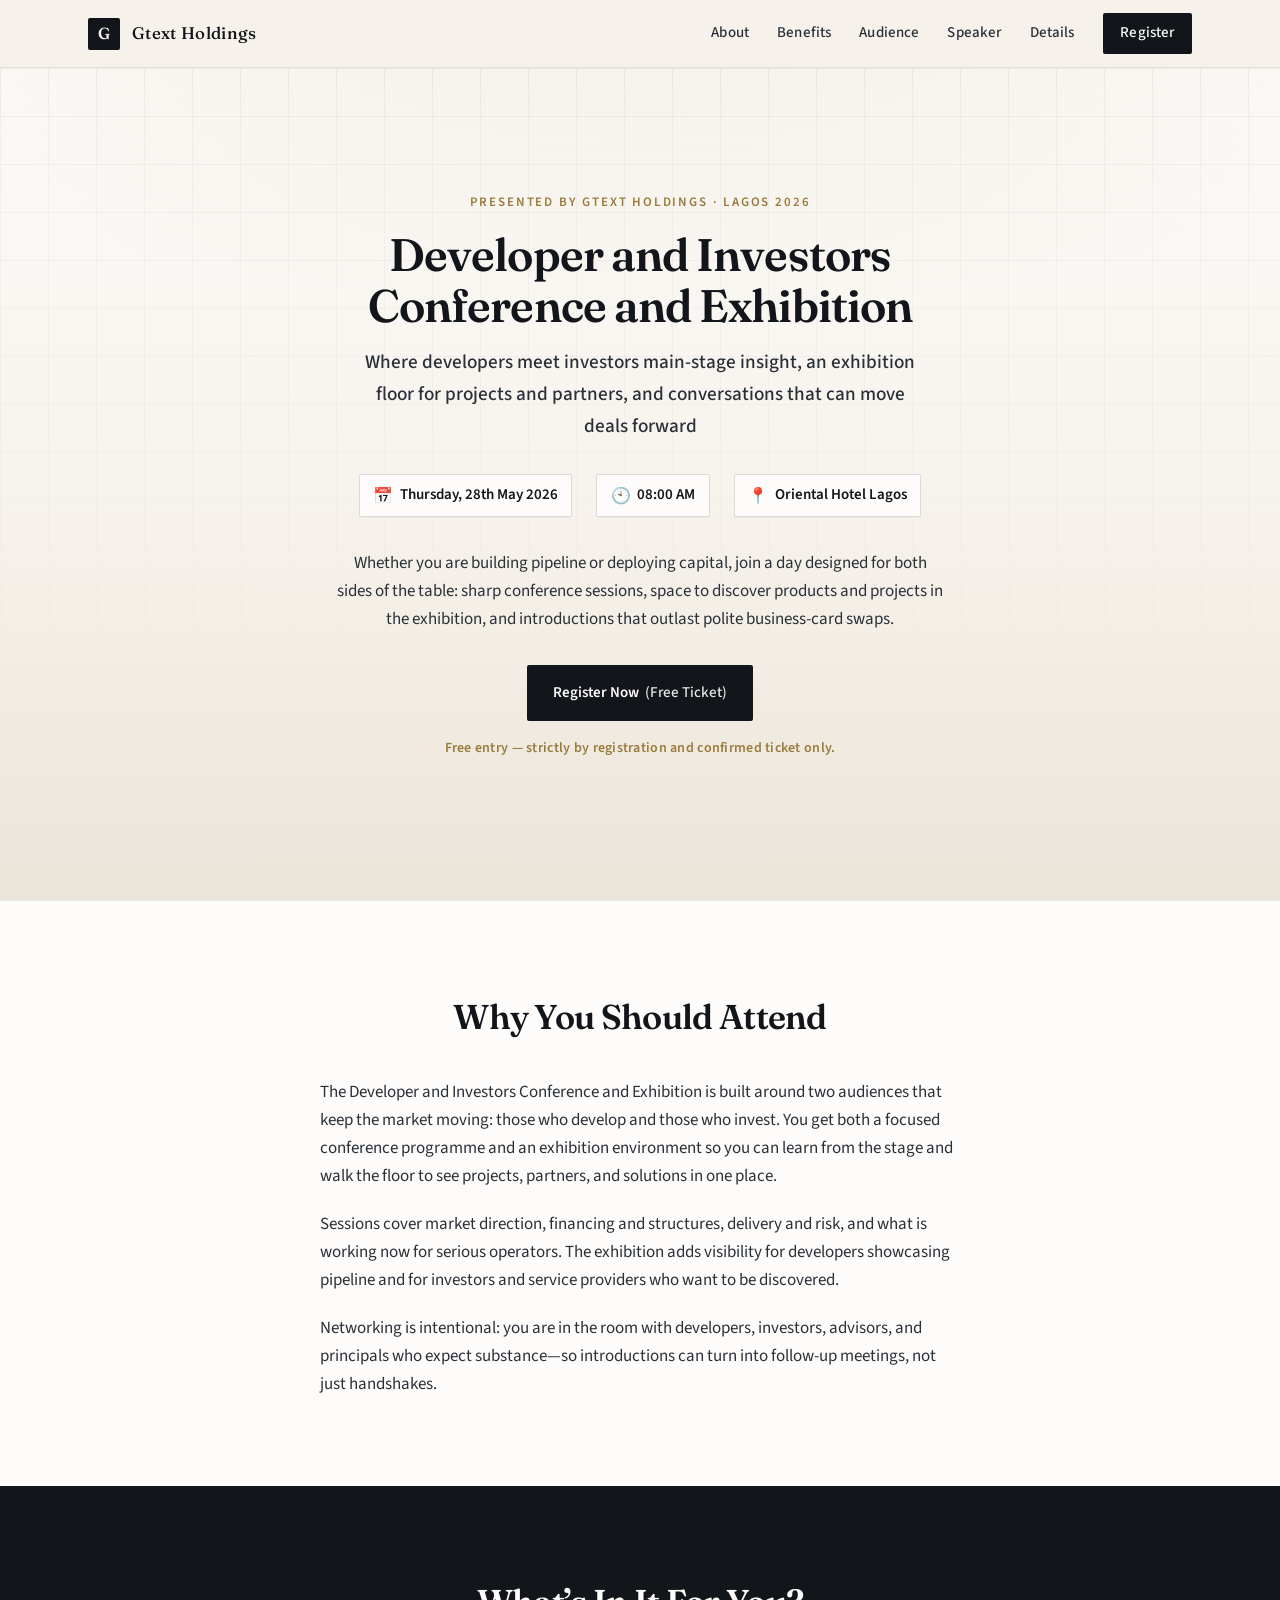
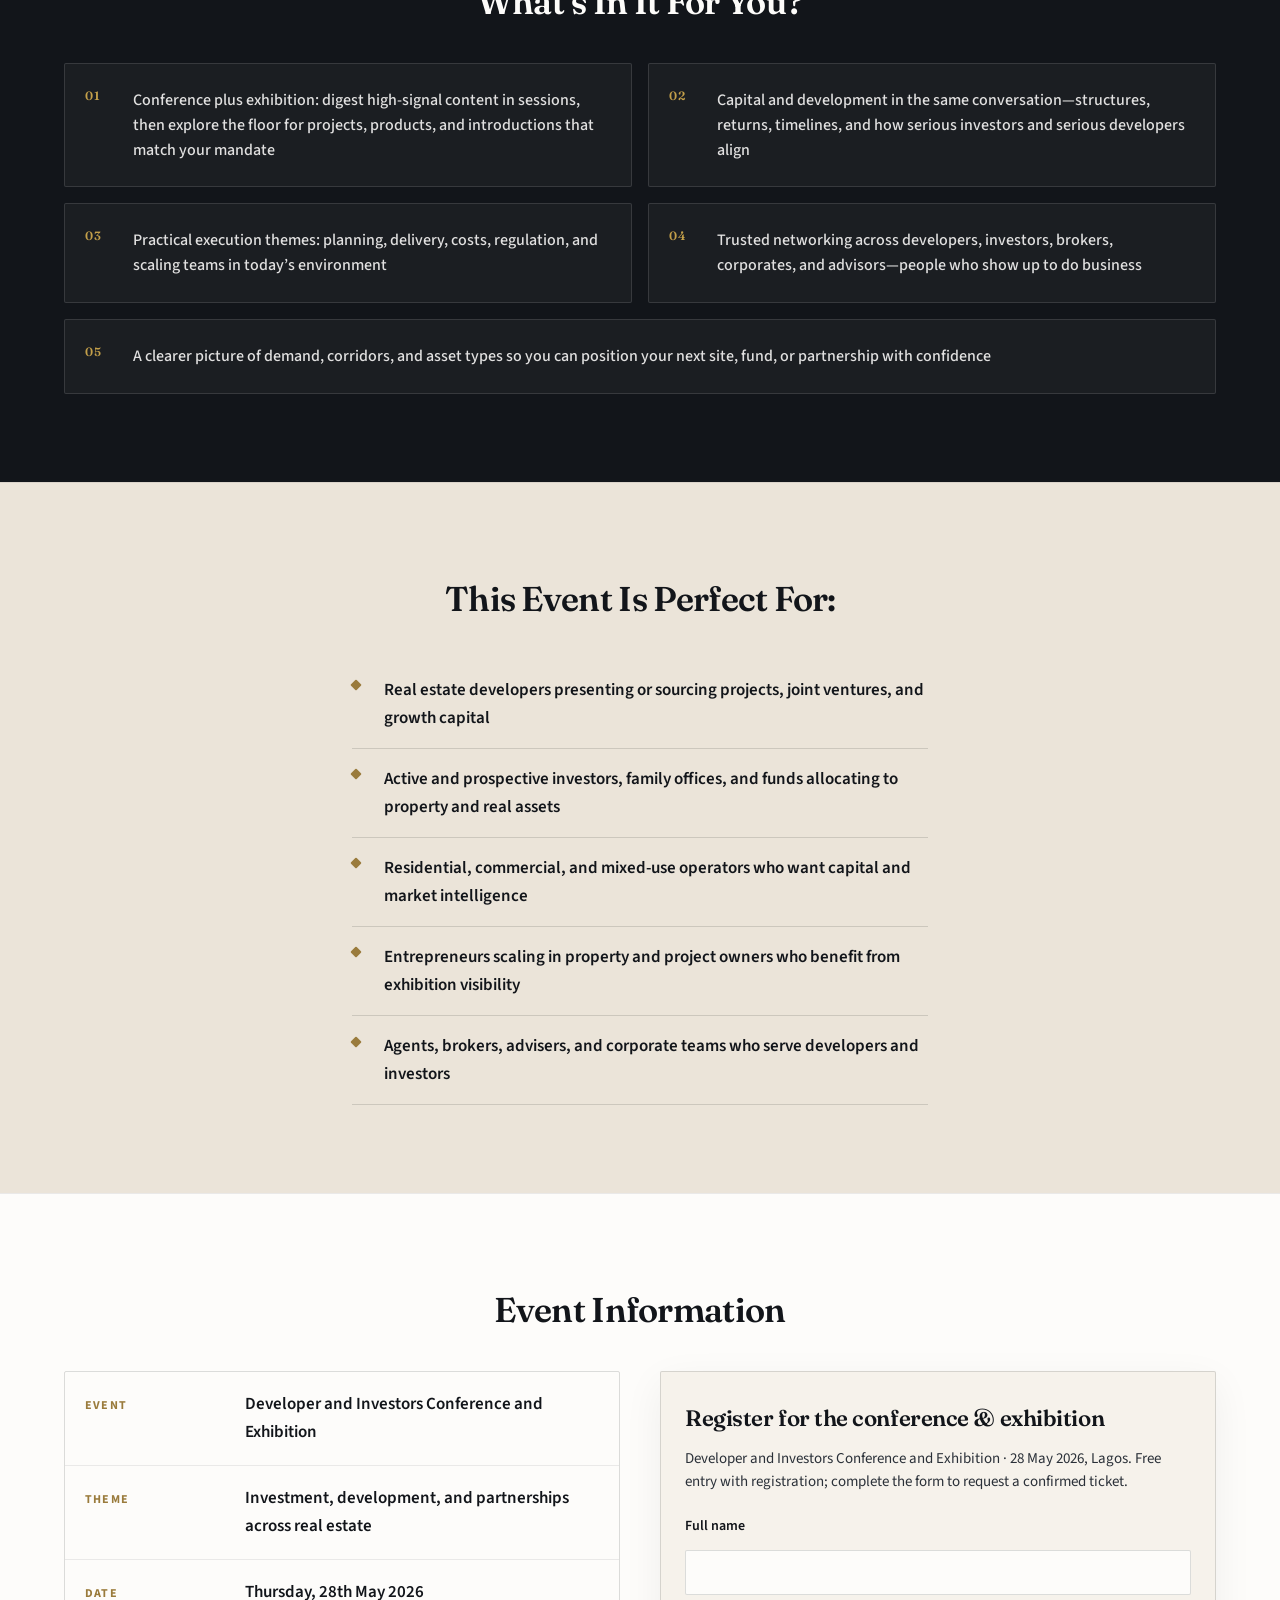
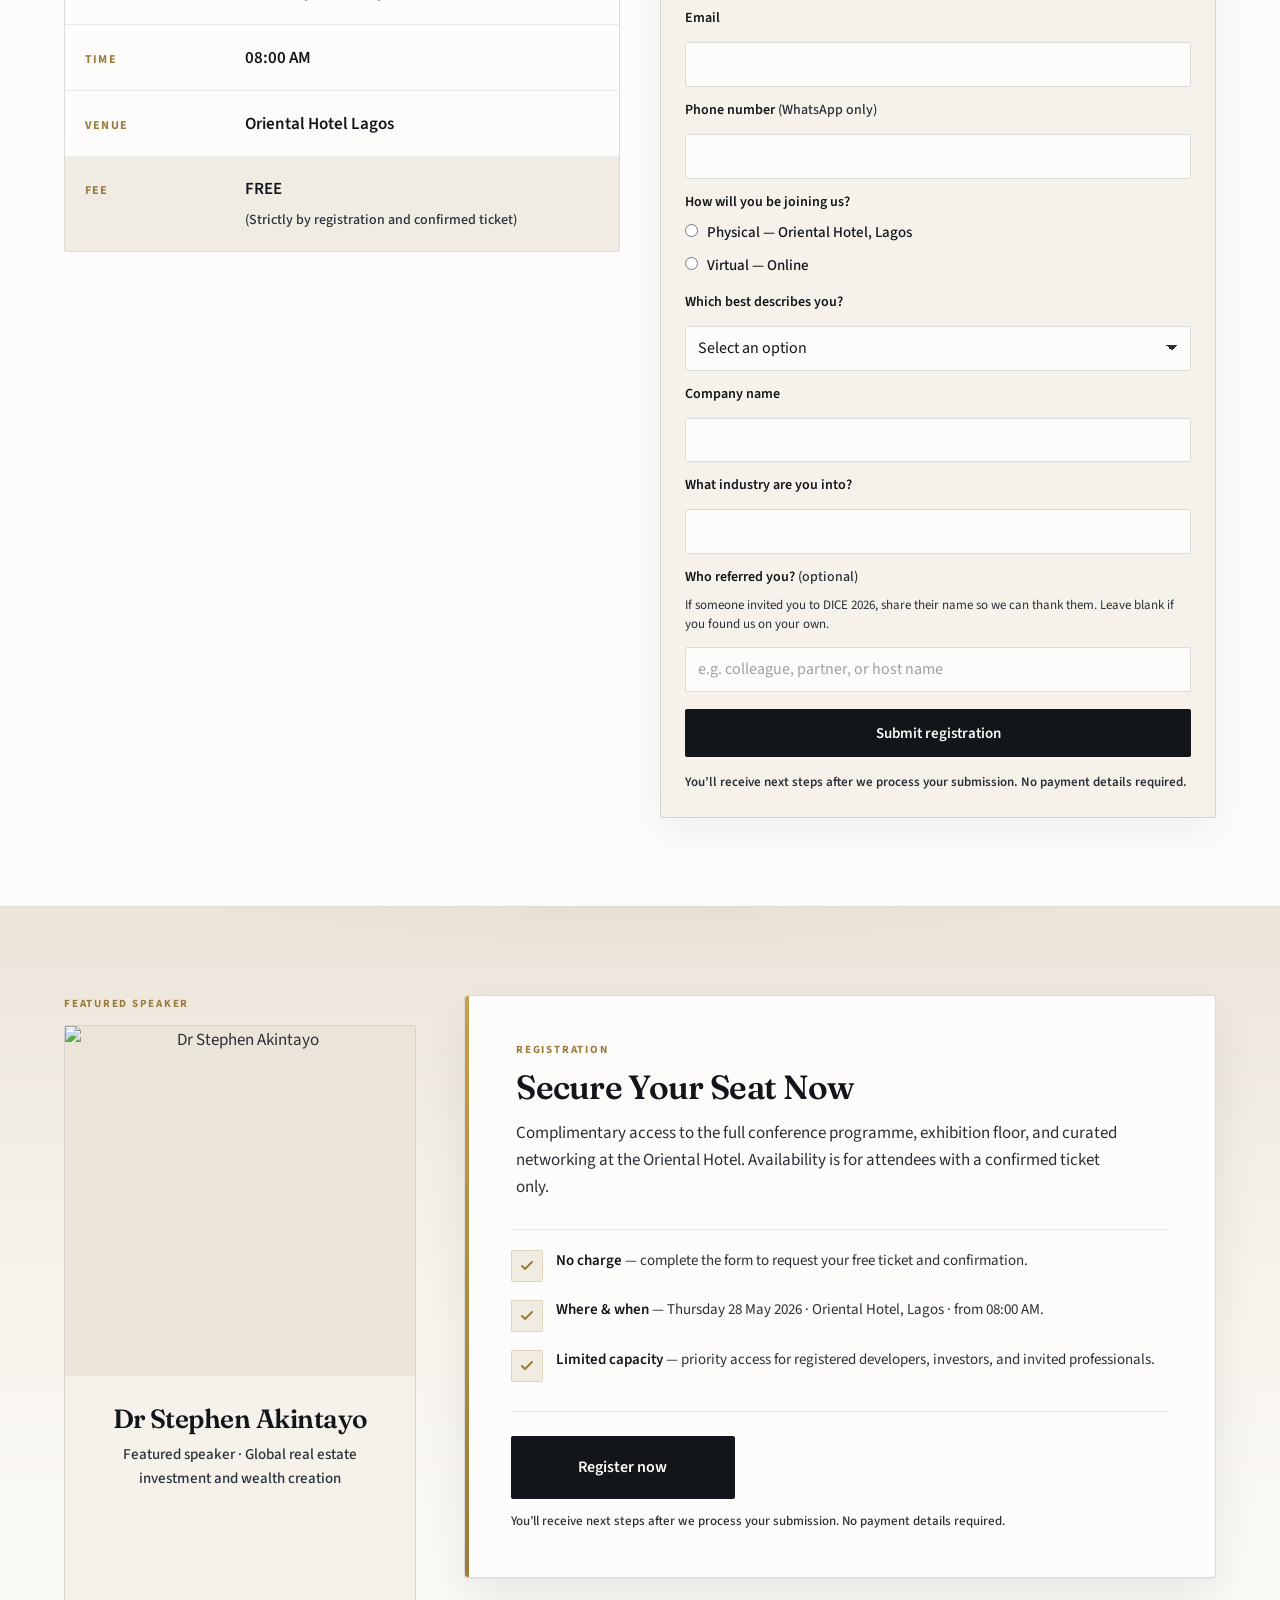
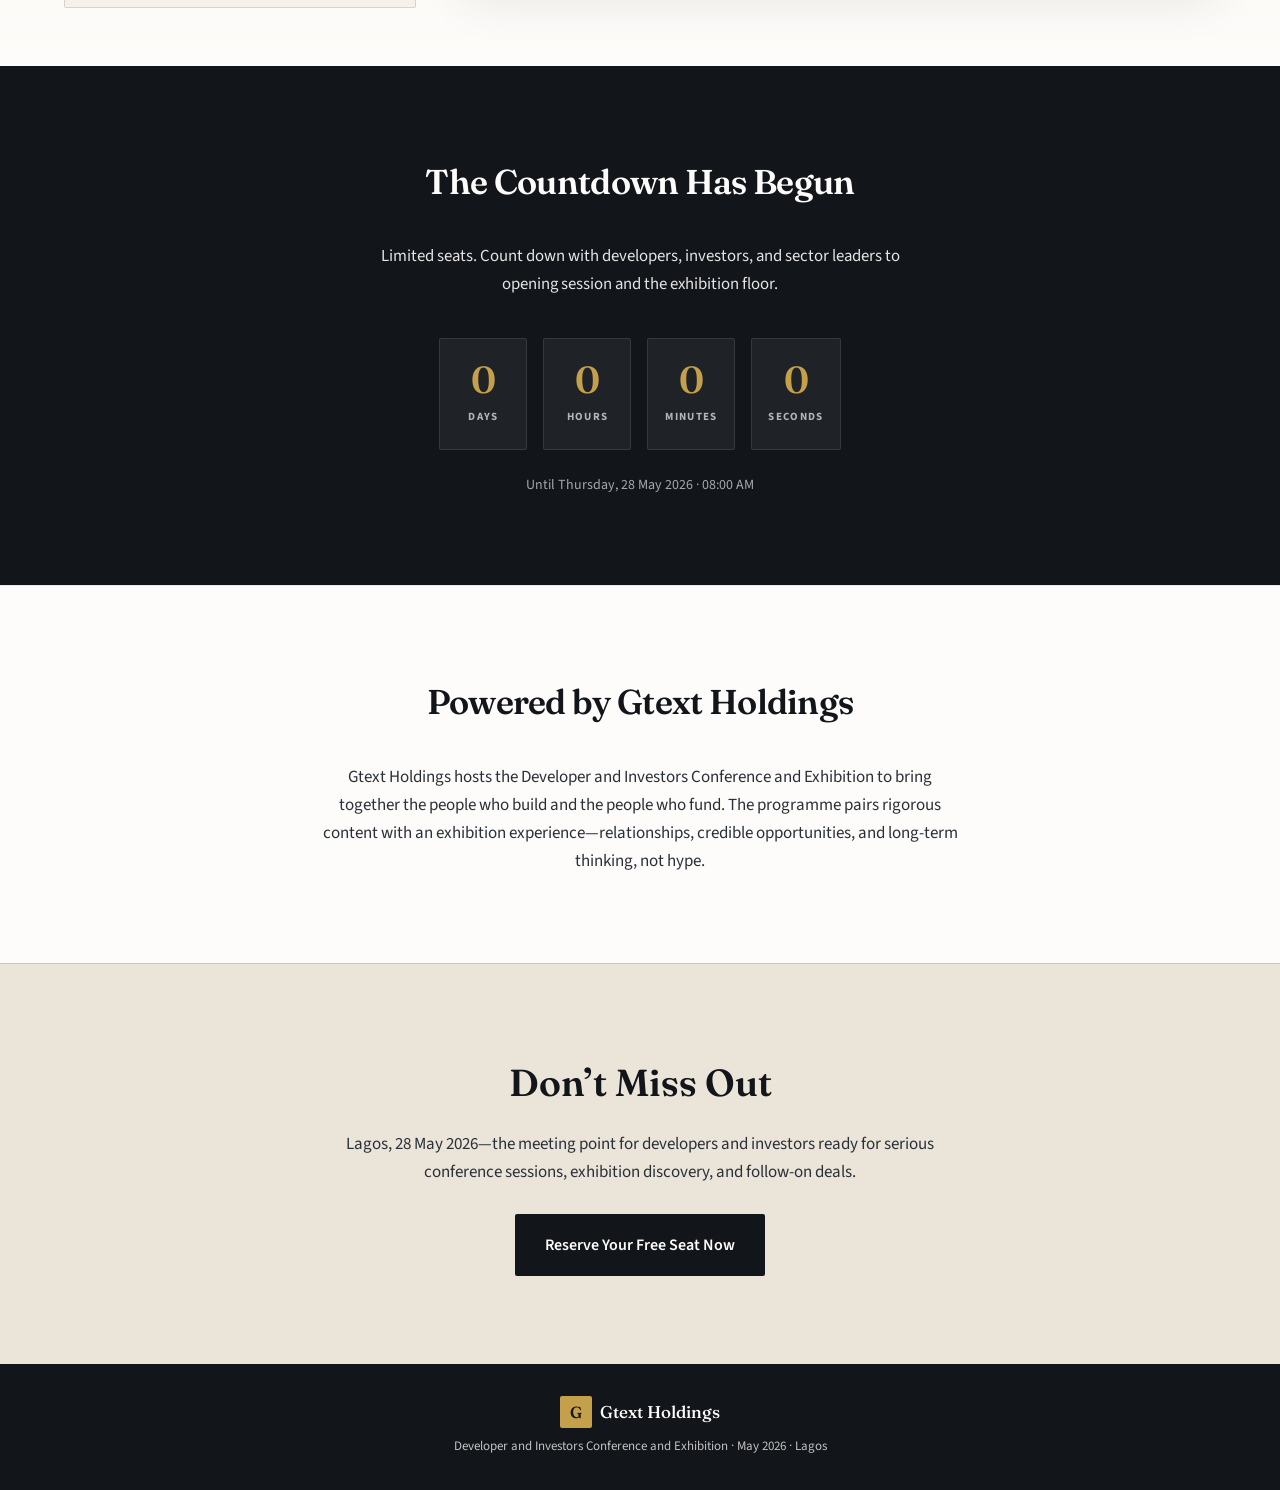
==== commit df40a13a: "Add 'referred by' input field to registration form in index.html and style updates for form hints in" ====
--- a/index.html
+++ b/index.html
@@ -1,12 +1,18 @@
 <!DOCTYPE html>
 <html lang="en-NG">
 <head>
-  <!-- Google Tag Manager -->
-  <script>(function(w,d,s,l,i){w[l]=w[l]||[];w[l].push({'gtm.start':
-  new Date().getTime(),event:'gtm.js'});var f=d.getElementsByTagName(s)[0],
-  j=d.createElement(s),dl=l!='dataLayer'?'&l='+l:'';j.async=true;j.src=
-  'https://www.googletagmanager.com/gtm.js?id='+i+dl;f.parentNode.insertBefore(j,f);
-  })(window,document,'script','dataLayer','GTM-N8H2X3M3');</script>
+  <!-- Google Tag Manager (deferred until after load — keeps first paint fast) -->
+  <script>
+    window.dataLayer = window.dataLayer || [];
+    window.addEventListener("load", function gtmDeferred() {
+      window.removeEventListener("load", gtmDeferred);
+      window.dataLayer.push({ "gtm.start": Date.now(), event: "gtm.js" });
+      var s = document.createElement("script");
+      s.async = true;
+      s.src = "https://www.googletagmanager.com/gtm.js?id=GTM-N8H2X3M3";
+      document.head.appendChild(s);
+    });
+  </script>
   <!-- End Google Tag Manager -->
   <meta charset="UTF-8" />
   <meta name="viewport" content="width=device-width, initial-scale=1.0" />
@@ -88,7 +94,9 @@
   </script>
   <link rel="preconnect" href="https://fonts.googleapis.com" />
   <link rel="preconnect" href="https://fonts.gstatic.com" crossorigin />
-  <link href="https://fonts.googleapis.com/css2?family=Fraunces:ital,opsz,wght@0,9..144,400;0,9..144,500;0,9..144,600;0,9..144,700;1,9..144,400&family=Source+Sans+3:ital,wght@0,400;0,500;0,600;0,700;1,400&display=swap" rel="stylesheet" />
+  <link rel="dns-prefetch" href="https://formspree.io" />
+  <!-- Roman text only (no italic files) — fewer font downloads -->
+  <link href="https://fonts.googleapis.com/css2?family=Fraunces:opsz,wght@9..144,400;9..144,500;9..144,600;9..144,700&family=Source+Sans+3:wght@400;500;600;700&display=swap" rel="stylesheet" />
   <link rel="stylesheet" href="styles.css" />
 </head>
 <body>
@@ -273,6 +281,17 @@
                 <label for="industry">What industry are you into?</label>
                 <input id="industry" name="industry" type="text" autocomplete="organization-title" />
 
+                <label for="referred-by">Who referred you? <span class="label-hint">(optional)</span></label>
+                <p class="form-field-hint" id="referred-by-hint">If someone invited you to DICE 2026, share their name so we can thank them. Leave blank if you found us on your own.</p>
+                <input
+                  id="referred-by"
+                  name="referredBy"
+                  type="text"
+                  autocomplete="off"
+                  aria-describedby="referred-by-hint"
+                  placeholder="e.g. colleague, partner, or host name"
+                />
+
                 <button type="submit" class="btn btn-primary btn-submit">Submit registration</button>
               </form>
               <p class="register-panel-trust">You’ll receive next steps after we process your submission. No payment details required.</p>
@@ -295,8 +314,10 @@
                 alt="Dr Stephen Akintayo"
                 width="400"
                 height="400"
+                sizes="(max-width: 900px) 280px, 400px"
                 loading="lazy"
                 decoding="async"
+                fetchpriority="low"
                 class="speaker-photo"
               />
             </div>
@@ -378,6 +399,23 @@
     </section>
   </main>
 
+  <div
+    id="registration-submit-overlay"
+    class="registration-submit-overlay"
+    hidden
+    role="dialog"
+    aria-modal="true"
+    aria-labelledby="registration-submit-title"
+    aria-describedby="registration-submit-tip"
+  >
+    <div class="registration-submit-overlay-inner">
+      <div class="registration-submit-spinner" aria-hidden="true"></div>
+      <p id="registration-submit-title" class="registration-submit-title" tabindex="-1">Locking in your registration…</p>
+      <p id="registration-submit-tip" class="registration-submit-tip" role="status" aria-live="polite"></p>
+      <p class="registration-submit-sub">Next up: your confirmation &amp; ticket steps</p>
+    </div>
+  </div>
+
   <footer class="site-footer">
     <div class="footer-inner">
       <p class="footer-brand"><span class="logo-mark" aria-hidden="true">G</span> Gtext Holdings</p>
@@ -385,6 +423,6 @@
     </div>
   </footer>
 
-  <script src="script.js"></script>
+  <script src="script.js" defer></script>
 </body>
 </html>
--- a/styles.css
+++ b/styles.css
@@ -526,6 +526,17 @@
   color: var(--ink-soft);
 }
 
+.form-field-hint {
+  margin: -0.35rem 0 0;
+  font-size: 0.8125rem;
+  line-height: 1.5;
+  color: var(--ink-soft);
+}
+
+.register-form-inline > .form-field-hint + input {
+  margin-top: 0;
+}
+
 .form-fieldset {
   border: none;
   padding: 0;
@@ -640,6 +651,80 @@
 
 .registration-error[hidden] {
   display: none !important;
+}
+
+/* Full-screen “submitting” state before redirect to thank-you */
+.registration-submit-overlay {
+  position: fixed;
+  inset: 0;
+  z-index: 1000;
+  display: flex;
+  align-items: center;
+  justify-content: center;
+  padding: max(1.25rem, env(safe-area-inset-top)) max(1.25rem, env(safe-area-inset-right))
+    max(1.25rem, env(safe-area-inset-bottom)) max(1.25rem, env(safe-area-inset-left));
+  background: rgba(18, 21, 26, 0.55);
+  backdrop-filter: blur(6px);
+  -webkit-backdrop-filter: blur(6px);
+}
+
+.registration-submit-overlay[hidden] {
+  display: none !important;
+}
+
+.registration-submit-overlay-inner {
+  max-width: 22rem;
+  width: 100%;
+  padding: 1.75rem 1.5rem;
+  background: var(--white);
+  border: 1px solid var(--line-strong);
+  border-radius: 6px;
+  box-shadow: 0 24px 64px rgba(18, 21, 26, 0.2);
+  text-align: center;
+}
+
+.registration-submit-spinner {
+  box-sizing: border-box;
+  width: 2.75rem;
+  height: 2.75rem;
+  margin: 0 auto 1.25rem;
+  border: 3px solid var(--paper-dark);
+  border-top-color: var(--brass-bright);
+  border-radius: 50%;
+  animation: registration-submit-spin 0.85s linear infinite;
+}
+
+.registration-submit-title {
+  margin: 0 0 0.75rem;
+  font-family: var(--font-serif);
+  font-weight: 600;
+  font-size: 1.2rem;
+  color: var(--ink);
+  letter-spacing: -0.02em;
+  line-height: 1.25;
+}
+
+.registration-submit-tip {
+  margin: 0 0 0.85rem;
+  font-size: 0.9375rem;
+  line-height: 1.55;
+  color: var(--ink-soft);
+  min-height: 2.9rem;
+}
+
+.registration-submit-sub {
+  margin: 0;
+  font-size: 0.8125rem;
+  font-weight: 600;
+  letter-spacing: 0.04em;
+  text-transform: uppercase;
+  color: var(--brass);
+}
+
+@keyframes registration-submit-spin {
+  to {
+    transform: rotate(360deg);
+  }
 }
 
 /* Sections */
@@ -1231,29 +1316,6 @@
 }
 
 /* Thank you page */
-.thank-you-hero-band {
-  background: linear-gradient(180deg, #0d0f14 0%, #1a1d26 100%);
-  border-bottom: 1px solid rgba(255, 255, 255, 0.06);
-}
-
-.thank-you-hero-inner {
-  max-width: 72rem;
-  margin: 0 auto;
-  padding: 0.65rem 1.25rem 0.85rem;
-  display: flex;
-  justify-content: center;
-}
-
-.thank-you-hero-img {
-  display: block;
-  width: 100%;
-  max-width: min(100%, 25rem);
-  height: auto;
-  margin: 0 auto;
-  border-radius: 6px;
-  box-shadow: 0 12px 28px rgba(0, 0, 0, 0.28);
-}
-
 .thank-you-main {
   padding: clamp(2.5rem, 6vw, 4rem) 1.5rem clamp(3rem, 8vw, 5rem);
   background:
@@ -1319,10 +1381,15 @@
 }
 
 @media (min-width: 860px) {
-  .thank-you-steps {
+  .thank-you-steps:not(:has(> .thank-you-step:only-child)) {
     grid-template-columns: 1fr 1fr;
     gap: 1.75rem;
     align-items: stretch;
+  }
+
+  .thank-you-steps:has(> .thank-you-step:only-child) {
+    max-width: 44rem;
+    margin-inline: auto;
   }
 }
 
@@ -1340,6 +1407,35 @@
   box-shadow: 0 12px 36px rgba(18, 21, 26, 0.06);
 }
 
+.thank-you-step--community {
+  position: relative;
+  padding: clamp(1.35rem, 3vw, 1.9rem) clamp(1.25rem, 3vw, 1.75rem);
+  border-radius: 14px;
+  border-color: var(--line-strong);
+  background:
+    linear-gradient(165deg, rgba(255, 255, 255, 0.98) 0%, var(--white) 42%, rgba(235, 228, 217, 0.35) 100%);
+  box-shadow:
+    0 1px 0 rgba(255, 255, 255, 0.7) inset,
+    0 18px 46px rgba(18, 21, 26, 0.07);
+  overflow: hidden;
+}
+
+.thank-you-step--community::before {
+  content: "";
+  position: absolute;
+  inset: 0 0 auto 0;
+  height: 4px;
+  background: linear-gradient(90deg, var(--brass) 0%, var(--brass-bright) 45%, #25d366 100%);
+}
+
+.thank-you-wa-sprite {
+  position: absolute;
+  width: 0;
+  height: 0;
+  overflow: hidden;
+  clip: rect(0, 0, 0, 0);
+}
+
 .thank-you-step-marker {
   grid-column: 1;
   grid-row: 1 / -1;
@@ -1406,6 +1502,131 @@
   margin-bottom: 0;
 }
 
+.thank-you-checklist--community {
+  list-style: none;
+  padding-left: 0;
+  margin-bottom: 1.5rem;
+}
+
+.thank-you-checklist--community li {
+  position: relative;
+  padding-left: 1.65rem;
+  margin-bottom: 0.55rem;
+}
+
+.thank-you-checklist--community li:last-child {
+  margin-bottom: 0;
+}
+
+.thank-you-checklist--community li::before {
+  content: "";
+  position: absolute;
+  left: 0;
+  top: 0.55em;
+  width: 0.4rem;
+  height: 0.4rem;
+  border-radius: 50%;
+  background: linear-gradient(145deg, var(--brass-bright), var(--brass));
+  box-shadow: 0 0 0 2px rgba(154, 123, 60, 0.2);
+}
+
+.thank-you-community-heading {
+  font-family: var(--font-sans);
+  font-size: 0.6875rem;
+  font-weight: 700;
+  letter-spacing: 0.14em;
+  text-transform: uppercase;
+  color: var(--brass);
+  margin: 0 0 0.7rem;
+}
+
+.thank-you-community-grid {
+  display: grid;
+  gap: 0.65rem;
+  grid-template-columns: 1fr;
+}
+
+@media (min-width: 640px) {
+  .thank-you-community-grid {
+    grid-template-columns: repeat(3, minmax(0, 1fr));
+    gap: 0.75rem;
+  }
+}
+
+.thank-you-community-card {
+  display: flex;
+  align-items: center;
+  gap: 0.8rem;
+  min-height: 3.35rem;
+  padding: 0.85rem 1rem;
+  text-decoration: none;
+  color: inherit;
+  background: rgba(255, 255, 255, 0.72);
+  border: 1px solid var(--line);
+  border-radius: 11px;
+  border-left: 4px solid #25d366;
+  box-shadow: 0 2px 10px rgba(18, 21, 26, 0.045);
+  transition:
+    border-color 0.2s var(--ease-out),
+    box-shadow 0.2s var(--ease-out),
+    transform 0.15s var(--ease-out),
+    background 0.2s var(--ease-out);
+}
+
+.thank-you-community-card:hover {
+  background: var(--white);
+  border-color: rgba(37, 211, 102, 0.35);
+  box-shadow: 0 10px 26px rgba(18, 21, 26, 0.09);
+  transform: translateY(-2px);
+}
+
+.thank-you-community-card:active {
+  transform: translateY(0);
+}
+
+.thank-you-community-card:focus-visible {
+  outline: 2px solid var(--brass-bright);
+  outline-offset: 3px;
+}
+
+.thank-you-community-card-icon {
+  flex-shrink: 0;
+  display: flex;
+  align-items: center;
+  justify-content: center;
+  width: 2.85rem;
+  height: 2.85rem;
+  border-radius: 50%;
+  background: rgba(37, 211, 102, 0.14);
+  color: #075e54;
+}
+
+.thank-you-community-wa {
+  display: block;
+}
+
+.thank-you-community-card-text {
+  display: flex;
+  flex-direction: column;
+  gap: 0.12rem;
+  min-width: 0;
+  text-align: left;
+}
+
+.thank-you-community-card-title {
+  font-family: var(--font-sans);
+  font-weight: 700;
+  font-size: 0.9875rem;
+  color: var(--ink);
+  line-height: 1.25;
+}
+
+.thank-you-community-card-meta {
+  font-size: 0.8125rem;
+  color: var(--ink-soft);
+  line-height: 1.35;
+}
+
 .thank-you-step-actions {
   display: flex;
   flex-direction: column;
@@ -1447,6 +1668,33 @@
     border-radius: 8px;
   }
 
+  .thank-you-step--community {
+    border-radius: 12px;
+    padding: 1.15rem 1rem;
+  }
+
+  .thank-you-community-grid {
+    gap: 0.55rem;
+  }
+
+  .thank-you-community-card {
+    padding: 0.75rem 0.85rem;
+    min-height: 3.1rem;
+  }
+
+  .thank-you-community-card-icon {
+    width: 2.5rem;
+    height: 2.5rem;
+  }
+
+  .thank-you-community-card-title {
+    font-size: 0.9375rem;
+  }
+
+  .thank-you-community-card-meta {
+    font-size: 0.78125rem;
+  }
+
   .thank-you-step-marker {
     grid-column: 1;
     grid-row: 1;
@@ -1485,11 +1733,6 @@
     line-height: 1.58;
   }
 
-  .thank-you-hero-inner {
-    padding-left: max(0.75rem, env(safe-area-inset-left, 0px));
-    padding-right: max(0.75rem, env(safe-area-inset-right, 0px));
-  }
-
   .thank-you-venue {
     font-size: 0.875rem;
     line-height: 1.5;
@@ -1637,4 +1880,10 @@
   .btn:active {
     transform: none;
   }
-}
+
+  .registration-submit-spinner {
+    animation: none;
+    border-top-color: var(--brass-bright);
+    opacity: 0.9;
+  }
+}
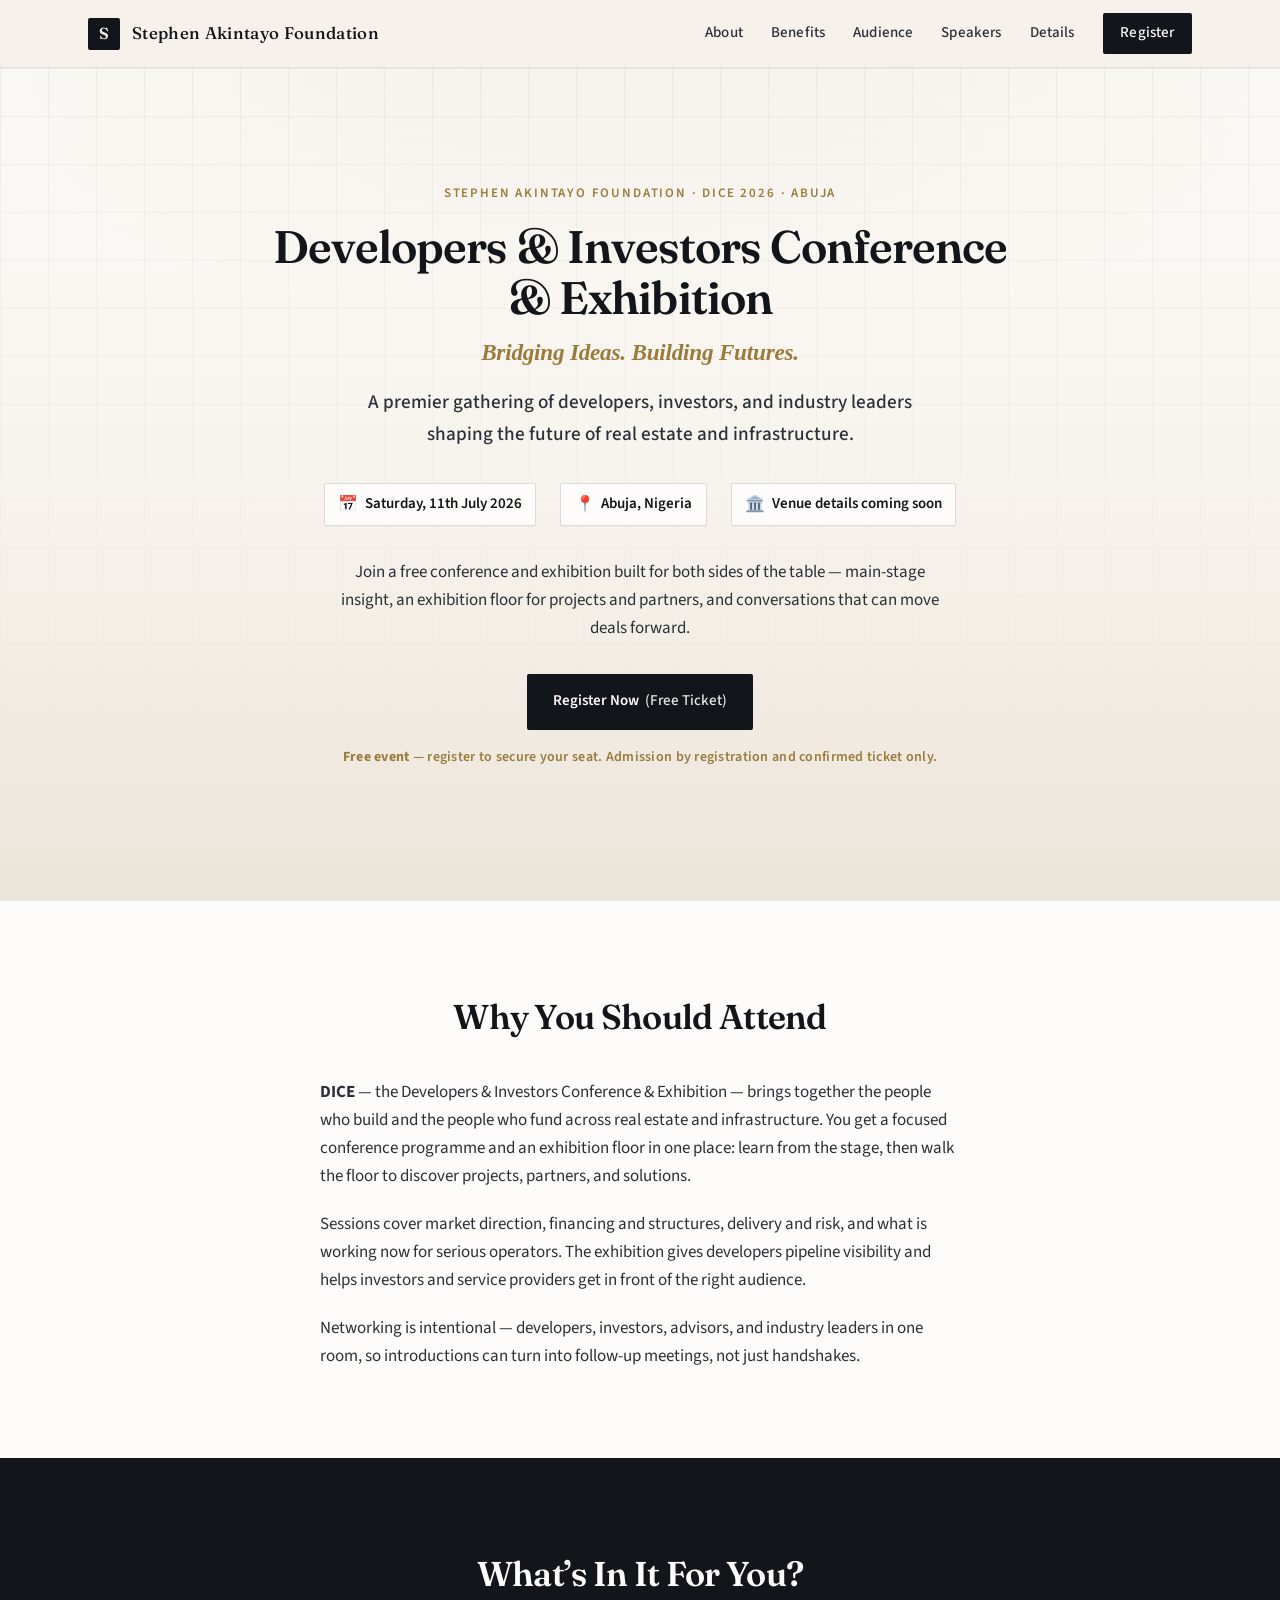
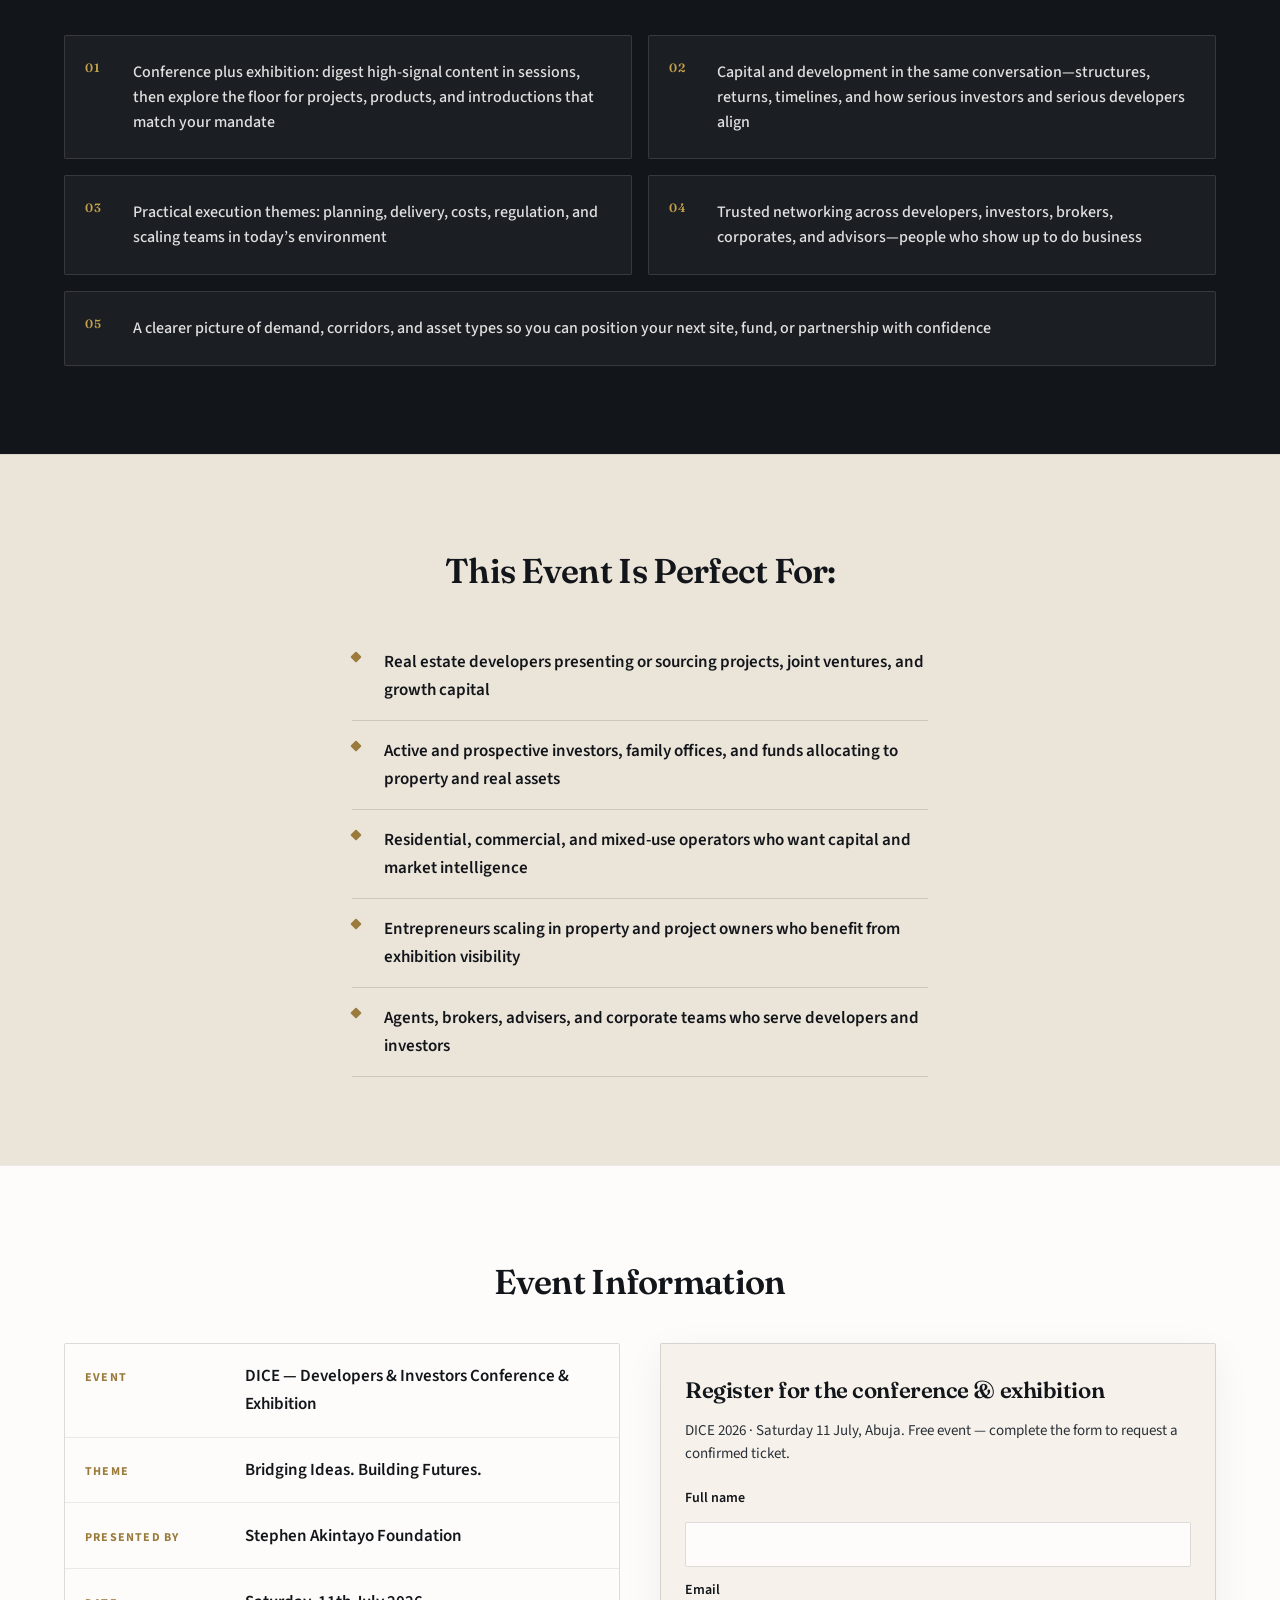
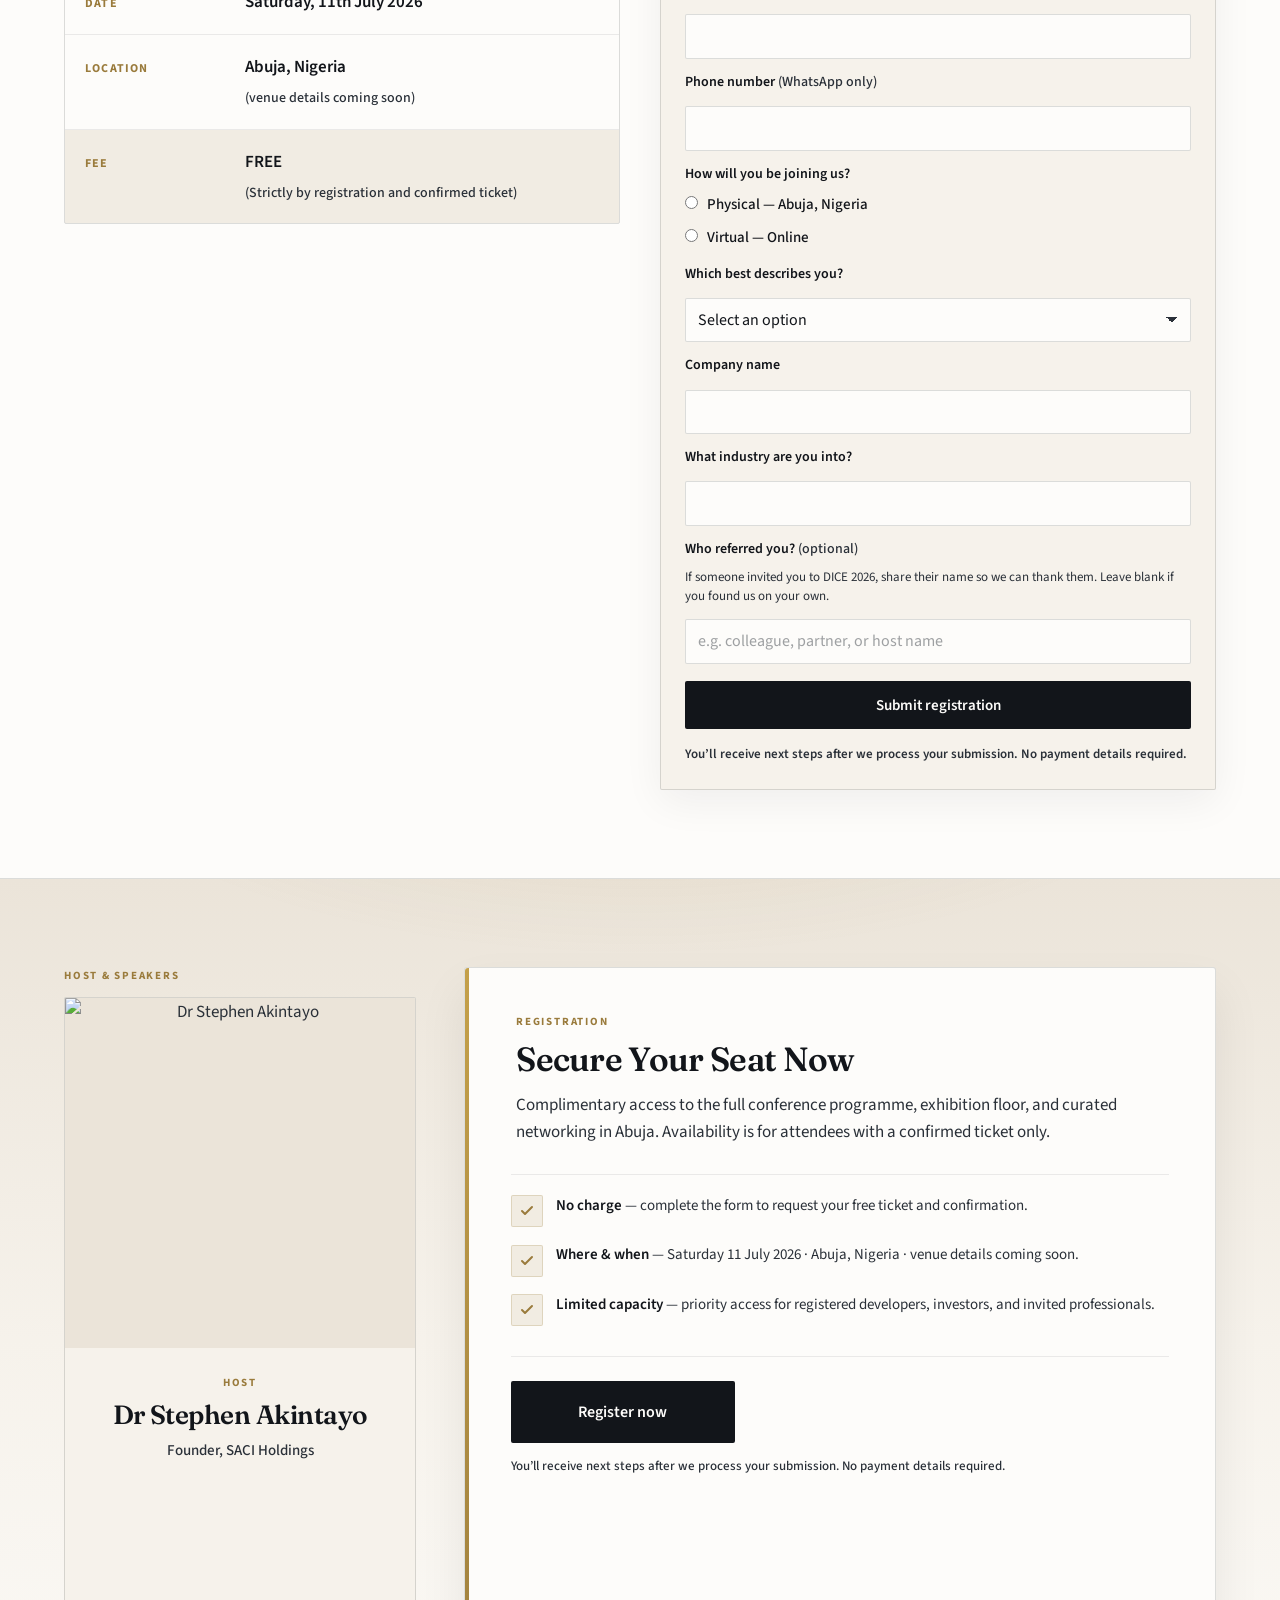
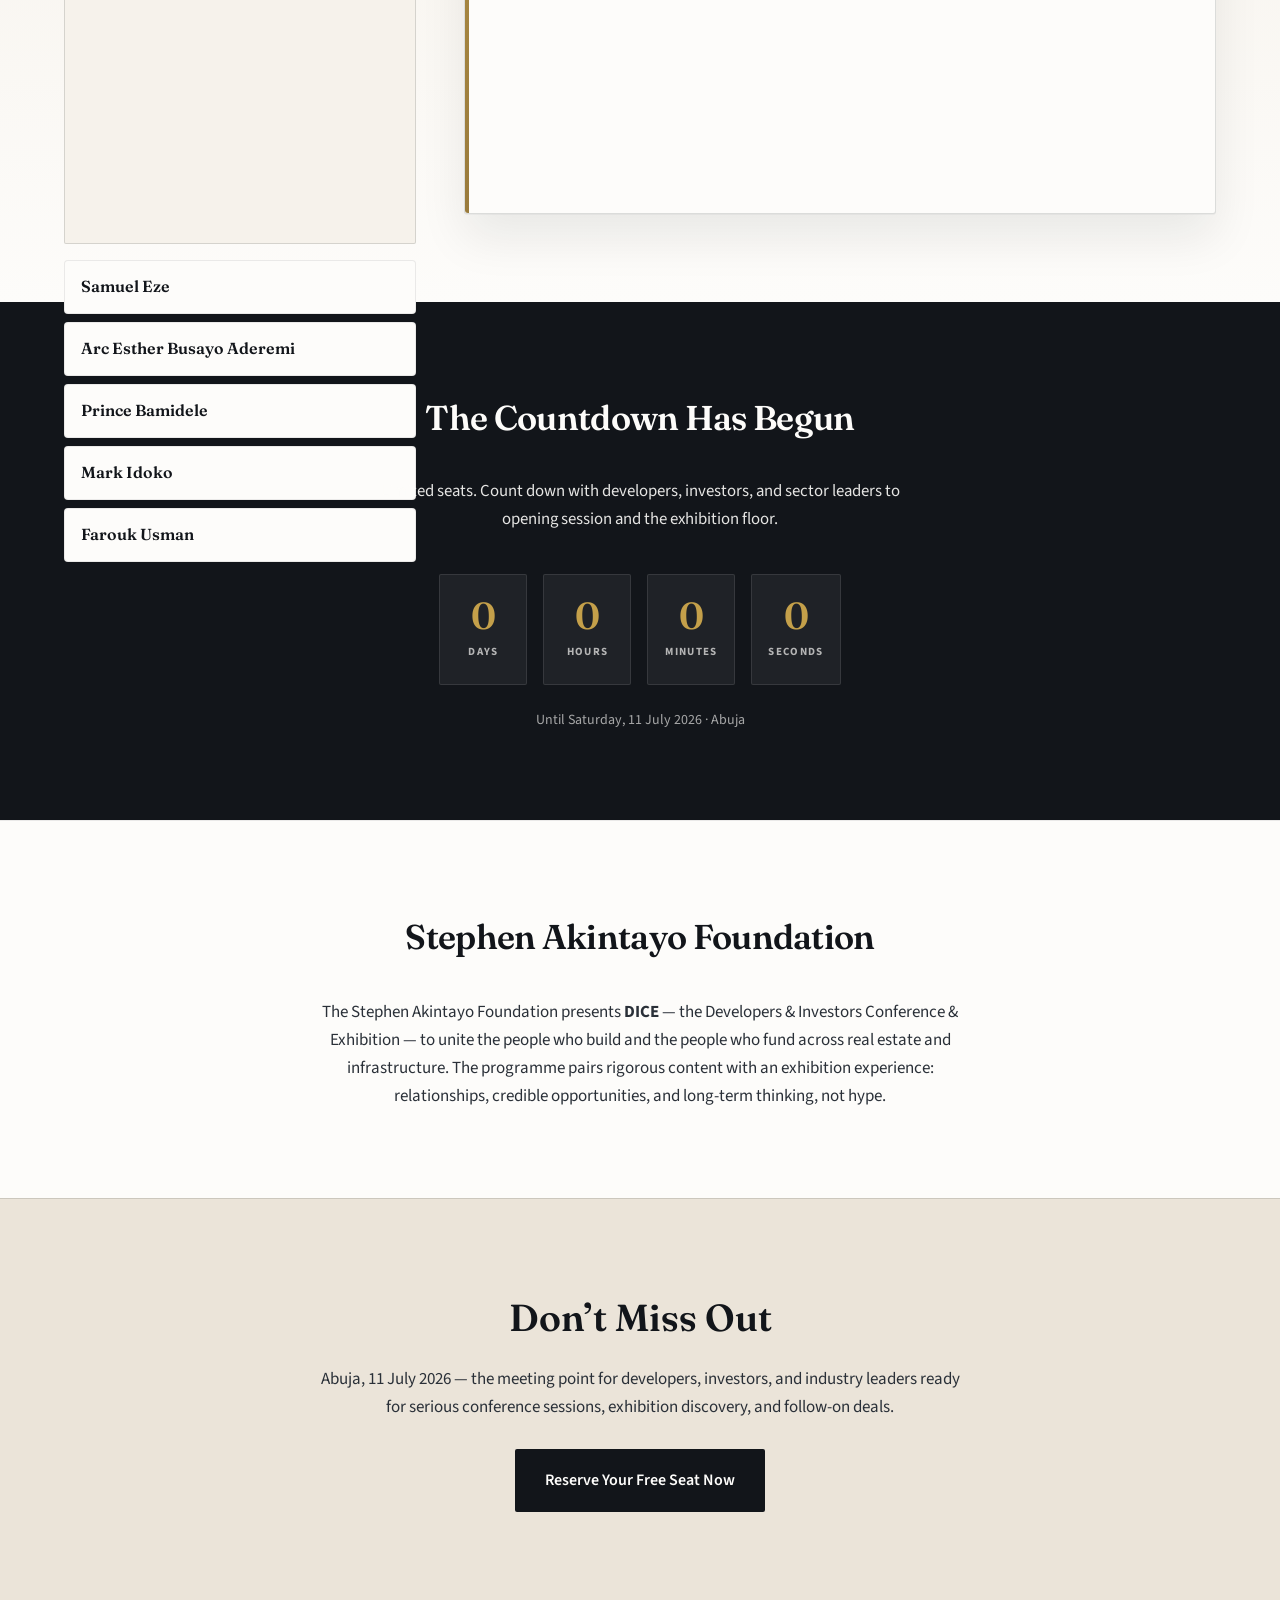
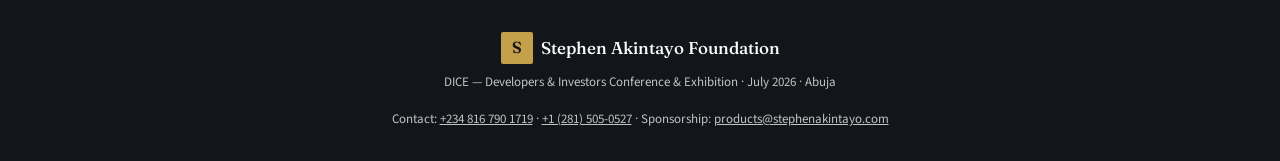
==== commit b0bdf09e: "Update event details across index.html, script.js, styles.css, and thank-you.html to reflect the new" ====
--- a/index.html
+++ b/index.html
@@ -18,27 +18,27 @@
   <meta name="viewport" content="width=device-width, initial-scale=1.0" />
   <!-- Replace https://example.com everywhere in this file (canonical, Open Graph, JSON-LD, sitemap) with your live site URL before launch. -->
   <link rel="canonical" href="https://example.com/" />
-  <title>Developer and Investors Conference &amp; Exhibition 2026 | Lagos | Gtext Holdings</title>
-  <meta name="description" content="Developer and Investors Conference and Exhibition in Lagos: conference sessions, exhibition floor, and networking for developers and investors. Free registration. Oriental Hotel, 28 May 2026. Gtext Holdings." />
+  <title>DICE 2026 | Developers &amp; Investors Conference &amp; Exhibition | Abuja</title>
+  <meta name="description" content="DICE 2026 in Abuja: a premier gathering of developers, investors, and industry leaders shaping the future of real estate and infrastructure. Free event · Saturday 11 July 2026. Stephen Akintayo Foundation." />
   <meta name="robots" content="index, follow, max-image-preview:large, max-snippet:-1, max-video-preview:-1" />
   <meta name="googlebot" content="index, follow" />
-  <meta name="author" content="Gtext Holdings" />
-  <meta name="publisher" content="Gtext Holdings" />
-  <meta name="keywords" content="developers and investors conference Lagos, property exhibition Nigeria, real estate conference Lagos, Gtext Holdings, property investment and development 2026, Oriental Hotel conference exhibition" />
-  <meta name="geo.region" content="NG-LA" />
-  <meta name="geo.placename" content="Lagos" />
+  <meta name="author" content="Stephen Akintayo Foundation" />
+  <meta name="publisher" content="Stephen Akintayo Foundation" />
+  <meta name="keywords" content="DICE 2026 Abuja, developers and investors conference Nigeria, real estate conference Abuja, property exhibition Nigeria, infrastructure investment conference, Stephen Akintayo Foundation" />
+  <meta name="geo.region" content="NG-FC" />
+  <meta name="geo.placename" content="Abuja" />
   <meta name="theme-color" content="#1a1a2e" />
   <meta property="og:type" content="website" />
   <meta property="og:locale" content="en_NG" />
   <meta property="og:locale:alternate" content="en_US" />
   <meta property="og:url" content="https://example.com/" />
   <meta property="og:site_name" content="Developer and Investors Conference and Exhibition" />
-  <meta property="og:title" content="Developer and Investors Conference &amp; Exhibition 2026 | Lagos" />
-  <meta property="og:description" content="Conference plus exhibition in Lagos for developers and investors: sessions, showcases, and deal-focused networking. 28 May 2026. Free with registration. Gtext Holdings." />
+  <meta property="og:title" content="DICE 2026 | Developers &amp; Investors Conference &amp; Exhibition | Abuja" />
+  <meta property="og:description" content="Bridging Ideas. Building Futures. Free conference &amp; exhibition in Abuja for developers, investors, and industry leaders · Saturday 11 July 2026." />
   <!-- Add for richer Facebook/LinkedIn previews (1200×630): <meta property="og:image" content="https://example.com/og-card.jpg" /> -->
   <meta name="twitter:card" content="summary" />
-  <meta name="twitter:title" content="Developer and Investors Conference &amp; Exhibition 2026 | Lagos" />
-  <meta name="twitter:description" content="Developers &amp; investors: conference, exhibition, networking. Lagos · 28 May 2026 · Oriental Hotel. Free registration. Gtext Holdings." />
+  <meta name="twitter:title" content="DICE 2026 | Developers &amp; Investors Conference &amp; Exhibition | Abuja" />
+  <meta name="twitter:description" content="Bridging Ideas. Building Futures. Free event in Abuja · Saturday 11 July 2026 · venue details coming soon." />
   <script type="application/ld+json">
   {
     "@context": "https://schema.org",
@@ -46,44 +46,54 @@
       {
         "@type": "Organization",
         "@id": "https://gtextholdings.com/#organization",
-        "name": "Gtext Holdings",
+        "name": "Stephen Akintayo Foundation",
         "url": "https://gtextholdings.com/"
       },
       {
         "@type": "WebSite",
         "@id": "https://gtextholdings.com/#website",
         "url": "https://gtextholdings.com/",
-        "name": "Developer and Investors Conference and Exhibition",
-        "description": "Conference and exhibition in Lagos connecting real estate developers and investors. Presented by Gtext Holdings.",
+        "name": "DICE — Developers and Investors Conference and Exhibition",
+        "description": "A premier gathering of developers, investors, and industry leaders shaping the future of real estate and infrastructure. Abuja, Nigeria.",
         "inLanguage": "en-NG",
         "publisher": { "@id": "https://gtextholdings.com/#organization" }
       },
       {
         "@type": "Event",
         "@id": "https://gtextholdings.com/#event",
-        "name": "Developer and Investors Conference and Exhibition",
-        "description": "A full-day conference and exhibition for real estate developers and investors: main-stage sessions, exhibition showcases, capital and project conversations, and curated networking. Free admission with registration and confirmed ticket.",
-        "startDate": "2026-05-28T08:00:00+01:00",
-        "endDate": "2026-05-28T16:00:00+01:00",
+        "name": "DICE — Developers and Investors Conference and Exhibition",
+        "description": "A premier gathering of developers, investors, and industry leaders shaping the future of real estate and infrastructure. Free admission with registration.",
+        "startDate": "2026-07-11T09:00:00+01:00",
+        "endDate": "2026-07-11T18:00:00+01:00",
         "eventStatus": "https://schema.org/EventScheduled",
         "eventAttendanceMode": "https://schema.org/OfflineEventAttendanceMode",
         "isAccessibleForFree": true,
         "location": {
           "@type": "Place",
-          "name": "Oriental Hotel Lagos",
+          "name": "Abuja, Nigeria",
           "address": {
             "@type": "PostalAddress",
-            "addressLocality": "Lagos",
-            "addressRegion": "Lagos",
+            "addressLocality": "Abuja",
+            "addressRegion": "FCT",
             "addressCountry": "NG"
           }
         },
-        "organizer": { "@id": "https://gtextholdings.com/#organization" },
-        "performer": { "@type": "Person", "name": "Dr Stephen Akintayo" },
+        "organizer": {
+          "@type": "Organization",
+          "name": "Stephen Akintayo Foundation"
+        },
+        "performer": [
+          { "@type": "Person", "name": "Dr Stephen Akintayo" },
+          { "@type": "Person", "name": "Samuel Eze" },
+          { "@type": "Person", "name": "Arc Esther Busayo Aderemi" },
+          { "@type": "Person", "name": "Prince Bamidele" },
+          { "@type": "Person", "name": "Mark Idoko" },
+          { "@type": "Person", "name": "Farouk Usman" }
+        ],
         "offers": {
           "@type": "Offer",
           "price": "0",
-          "priceCurrency": "NGN",
+          "priceCurrency": "NGN",  
           "availability": "https://schema.org/InStock",
           "url": "https://gtextholdings.com/#register",
           "validFrom": "2026-01-01"
@@ -108,13 +118,13 @@
 
   <header class="site-header">
     <div class="header-inner">
-      <span class="logo-mark" aria-hidden="true">G</span>
-      <span class="logo-text">Gtext Holdings</span>
+      <span class="logo-mark" aria-hidden="true">S</span>
+      <span class="logo-text">Stephen Akintayo Foundation</span>
       <nav class="header-nav" aria-label="Primary">
         <a href="#about">About</a>
         <a href="#gain">Benefits</a>
         <a href="#audience">Audience</a>
-        <a href="#speaker">Speaker</a>
+        <a href="#speaker">Speakers</a>
         <a href="#details">Details</a>
         <a href="#register-form" class="nav-cta">Register</a>
       </nav>
@@ -126,7 +136,7 @@
       <a href="#about">About</a>
       <a href="#gain">Benefits</a>
       <a href="#audience">Audience</a>
-      <a href="#speaker">Speaker</a>
+      <a href="#speaker">Speakers</a>
       <a href="#details">Details</a>
       <a href="#register-form">Register</a>
     </div>
@@ -137,22 +147,23 @@
       <div class="hero-bg"></div>
       <div class="hero-grid"></div>
       <div class="hero-inner">
-        <p class="hero-eyebrow">Presented by Gtext Holdings · Lagos 2026</p>
-        <h1 id="hero-title" class="hero-title">Developer and Investors Conference and Exhibition</h1>
-        <p class="hero-subtitle">Where developers meet investors main-stage insight, an exhibition floor for projects and partners, and conversations that can move deals forward</p>
+        <p class="hero-eyebrow">Stephen Akintayo Foundation · DICE 2026 · Abuja</p>
+        <h1 id="hero-title" class="hero-title">Developers &amp; Investors Conference &amp; Exhibition</h1>
+        <p class="hero-tagline">Bridging Ideas. Building Futures.</p>
+        <p class="hero-subtitle">A premier gathering of developers, investors, and industry leaders shaping the future of real estate and infrastructure.</p>
 
         <ul class="hero-meta" role="list">
-          <li><span class="meta-icon" aria-hidden="true">📅</span> Thursday, 28th May 2026</li>
-          <li><span class="meta-icon" aria-hidden="true">🕙</span> 08:00 AM</li>
-          <li><span class="meta-icon" aria-hidden="true">📍</span> Oriental Hotel Lagos</li>
+          <li><span class="meta-icon" aria-hidden="true">📅</span> Saturday, 11th July 2026</li>
+          <li><span class="meta-icon" aria-hidden="true">📍</span> Abuja, Nigeria</li>
+          <li><span class="meta-icon" aria-hidden="true">🏛️</span> Venue details coming soon</li>
         </ul>
 
-        <p class="hero-lead">Whether you are building pipeline or deploying capital, join a day designed for both sides of the table: sharp conference sessions, space to discover products and projects in the exhibition, and introductions that outlast polite business-card swaps.</p>
+        <p class="hero-lead">Join a free conference and exhibition built for both sides of the table — main-stage insight, an exhibition floor for projects and partners, and conversations that can move deals forward.</p>
 
         <div class="hero-actions">
           <a href="#register-form" class="btn btn-primary">Register Now <span class="btn-note">(Free Ticket)</span></a>
         </div>
-        <p class="hero-urgency">Free entry — strictly by registration and confirmed ticket only.</p>
+        <p class="hero-urgency"><strong>Free event</strong> — register to secure your seat. Admission by registration and confirmed ticket only.</p>
       </div>
     </section>
 
@@ -160,9 +171,9 @@
       <div class="container narrow">
         <h2 class="section-title">Why You Should Attend</h2>
         <div class="prose">
-          <p>The Developer and Investors Conference and Exhibition is built around two audiences that keep the market moving: those who develop and those who invest. You get both a focused conference programme and an exhibition environment so you can learn from the stage and walk the floor to see projects, partners, and solutions in one place.</p>
-          <p>Sessions cover market direction, financing and structures, delivery and risk, and what is working now for serious operators. The exhibition adds visibility for developers showcasing pipeline and for investors and service providers who want to be discovered.</p>
-          <p>Networking is intentional: you are in the room with developers, investors, advisors, and principals who expect substance—so introductions can turn into follow-up meetings, not just handshakes.</p>
+          <p><strong>DICE</strong> — the Developers &amp; Investors Conference &amp; Exhibition — brings together the people who build and the people who fund across real estate and infrastructure. You get a focused conference programme and an exhibition floor in one place: learn from the stage, then walk the floor to discover projects, partners, and solutions.</p>
+          <p>Sessions cover market direction, financing and structures, delivery and risk, and what is working now for serious operators. The exhibition gives developers pipeline visibility and helps investors and service providers get in front of the right audience.</p>
+          <p>Networking is intentional — developers, investors, advisors, and industry leaders in one room, so introductions can turn into follow-up meetings, not just handshakes.</p>
         </div>
       </div>
     </section>
@@ -216,23 +227,23 @@
             <dl class="details-board details-board-fill">
               <div class="detail-row">
                 <dt>Event</dt>
-                <dd>Developer and Investors Conference and Exhibition</dd>
+                <dd>DICE — Developers &amp; Investors Conference &amp; Exhibition</dd>
               </div>
               <div class="detail-row">
                 <dt>Theme</dt>
-                <dd>Investment, development, and partnerships across real estate</dd>
+                <dd>Bridging Ideas. Building Futures.</dd>
+              </div>
+              <div class="detail-row">
+                <dt>Presented by</dt>
+                <dd>Stephen Akintayo Foundation</dd>
               </div>
               <div class="detail-row">
                 <dt>Date</dt>
-                <dd>Thursday, 28th May 2026</dd>
+                <dd>Saturday, 11th July 2026</dd>
               </div>
               <div class="detail-row">
-                <dt>Time</dt>
-                <dd>08:00 AM</dd>
-              </div>
-              <div class="detail-row">
-                <dt>Venue</dt>
-                <dd>Oriental Hotel Lagos</dd>
+                <dt>Location</dt>
+                <dd>Abuja, Nigeria <span class="detail-note">(venue details coming soon)</span></dd>
               </div>
               <div class="detail-row detail-row-highlight">
                 <dt>Fee</dt>
@@ -243,9 +254,9 @@
           <div class="details-form-col">
             <div class="register-panel register-panel-inline" id="register-form">
               <h3 class="register-panel-title">Register for the conference &amp; exhibition</h3>
-              <p class="register-panel-note">Developer and Investors Conference and Exhibition · 28 May 2026, Lagos. Free entry with registration; complete the form to request a confirmed ticket.</p>
+              <p class="register-panel-note">DICE 2026 · Saturday 11 July, Abuja. Free event — complete the form to request a confirmed ticket.</p>
               <div id="registration-form-block" class="registration-form-block">
-              <form id="registration-form" class="register-form register-form-inline" action="https://formspree.io/f/mnjlernj" method="POST">
+              <form id="registration-form" class="register-form register-form-inline" action="https://formspree.io/f/meedbrbo" method="POST">
                 <input type="hidden" name="_next" value="" />
                 <label for="full-name">Full name</label>
                 <input id="full-name" name="fullName" type="text" autocomplete="name" required />
@@ -259,7 +270,7 @@
                 <fieldset class="form-fieldset">
                   <legend>How will you be joining us?</legend>
                   <div class="form-radio-group">
-                    <label class="form-radio-label"><input type="radio" name="attendanceMode" value="Physical - Oriental Hotel, Lagos" required /> Physical — Oriental Hotel, Lagos</label>
+                    <label class="form-radio-label"><input type="radio" name="attendanceMode" value="Physical - Abuja, Nigeria" required /> Physical — Abuja, Nigeria</label>
                     <label class="form-radio-label"><input type="radio" name="attendanceMode" value="Virtual - Online" /> Virtual — Online</label>
                   </div>
                 </fieldset>
@@ -306,7 +317,7 @@
     <section id="register" class="section section-register" aria-labelledby="register-title">
       <div class="container register-speaker-grid">
         <aside id="speaker" class="register-speaker-col" aria-labelledby="register-speaker-heading">
-          <p id="register-speaker-heading" class="register-speaker-kicker">Featured speaker</p>
+          <p id="register-speaker-heading" class="register-speaker-kicker">Host &amp; speakers</p>
           <article class="speaker-card speaker-card-register">
             <div class="speaker-photo-wrap">
               <img
@@ -322,16 +333,34 @@
               />
             </div>
             <div class="speaker-text">
+              <p class="speaker-host-label">Host</p>
               <h3 class="speaker-name">Dr Stephen Akintayo</h3>
-              <p class="speaker-role">Featured speaker · Global real estate investment and wealth creation</p>
+              <p class="speaker-role">Founder, SACI Holdings</p>
             </div>
           </article>
+          <ul class="speaker-roster" aria-label="Additional speakers">
+            <li class="speaker-roster-item">
+              <span class="speaker-roster-name">Samuel Eze</span>
+            </li>
+            <li class="speaker-roster-item">
+              <span class="speaker-roster-name">Arc Esther Busayo Aderemi</span>
+            </li>
+            <li class="speaker-roster-item">
+              <span class="speaker-roster-name">Prince Bamidele</span>
+            </li>
+            <li class="speaker-roster-item">
+              <span class="speaker-roster-name">Mark Idoko</span>
+            </li>
+            <li class="speaker-roster-item">
+              <span class="speaker-roster-name">Farouk Usman</span>
+            </li>
+          </ul>
         </aside>
         <div class="register-shell">
           <header class="register-card-head">
             <p class="register-kicker">Registration</p>
             <h2 id="register-title" class="register-card-title">Secure Your Seat Now</h2>
-            <p class="register-card-lead">Complimentary access to the full conference programme, exhibition floor, and curated networking at the Oriental Hotel. Availability is for attendees with a confirmed ticket only.</p>
+            <p class="register-card-lead">Complimentary access to the full conference programme, exhibition floor, and curated networking in Abuja. Availability is for attendees with a confirmed ticket only.</p>
           </header>
           <ul class="register-points" role="list">
             <li class="register-point">
@@ -340,7 +369,7 @@
             </li>
             <li class="register-point">
               <span class="register-point-icon" aria-hidden="true"><svg xmlns="http://www.w3.org/2000/svg" width="18" height="18" fill="none" viewBox="0 0 18 18" focusable="false"><path stroke="currentColor" stroke-linecap="round" stroke-linejoin="round" stroke-width="2" d="m4 9 3 3 7-7"/></svg></span>
-              <span><strong>Where &amp; when</strong> — Thursday 28 May 2026 · Oriental Hotel, Lagos · from 08:00 AM.</span>
+              <span><strong>Where &amp; when</strong> — Saturday 11 July 2026 · Abuja, Nigeria · venue details coming soon.</span>
             </li>
             <li class="register-point">
               <span class="register-point-icon" aria-hidden="true"><svg xmlns="http://www.w3.org/2000/svg" width="18" height="18" fill="none" viewBox="0 0 18 18" focusable="false"><path stroke="currentColor" stroke-linecap="round" stroke-linejoin="round" stroke-width="2" d="m4 9 3 3 7-7"/></svg></span>
@@ -379,21 +408,21 @@
             <span class="countdown-label">Seconds</span>
           </div>
         </div>
-        <p class="countdown-event-date" id="countdown-target">Until Thursday, 28 May 2026 · 08:00 AM</p>
+        <p class="countdown-event-date" id="countdown-target">Until Saturday, 11 July 2026 · Abuja</p>
       </div>
     </section>
 
     <section class="section section-brand" aria-labelledby="brand-title">
       <div class="container narrow">
-        <h2 id="brand-title" class="section-title">Powered by Gtext Holdings</h2>
-        <p class="brand-copy">Gtext Holdings hosts the Developer and Investors Conference and Exhibition to bring together the people who build and the people who fund. The programme pairs rigorous content with an exhibition experience—relationships, credible opportunities, and long-term thinking, not hype.</p>
+        <h2 id="brand-title" class="section-title">Stephen Akintayo Foundation</h2>
+        <p class="brand-copy">The Stephen Akintayo Foundation presents <strong>DICE</strong> — the Developers &amp; Investors Conference &amp; Exhibition — to unite the people who build and the people who fund across real estate and infrastructure. The programme pairs rigorous content with an exhibition experience: relationships, credible opportunities, and long-term thinking, not hype.</p>
       </div>
     </section>
 
     <section class="section section-footer-cta" aria-labelledby="footer-cta-title">
       <div class="container narrow">
         <h2 id="footer-cta-title" class="footer-cta-title">Don’t Miss Out</h2>
-        <p class="footer-cta-copy">Lagos, 28 May 2026—the meeting point for developers and investors ready for serious conference sessions, exhibition discovery, and follow-on deals.</p>
+        <p class="footer-cta-copy">Abuja, 11 July 2026 — the meeting point for developers, investors, and industry leaders ready for serious conference sessions, exhibition discovery, and follow-on deals.</p>
         <a href="#register-form" class="btn btn-primary btn-lg">Reserve Your Free Seat Now</a>
       </div>
     </section>
@@ -418,8 +447,13 @@
 
   <footer class="site-footer">
     <div class="footer-inner">
-      <p class="footer-brand"><span class="logo-mark" aria-hidden="true">G</span> Gtext Holdings</p>
-      <p class="footer-meta">Developer and Investors Conference and Exhibition · May 2026 · Lagos</p>
+      <p class="footer-brand"><span class="logo-mark" aria-hidden="true">S</span> Stephen Akintayo Foundation</p>
+      <p class="footer-meta">DICE — Developers &amp; Investors Conference &amp; Exhibition · July 2026 · Abuja</p>
+      <p class="footer-meta footer-contact">
+        Contact: <a href="tel:+2348167901719">+234 816 790 1719</a>
+        · <a href="tel:+12815050527">+1 (281) 505-0527</a>
+        · Sponsorship: <a href="mailto:products@stephenakintayo.com">products@stephenakintayo.com</a>
+      </p>
     </div>
   </footer>
 
--- a/styles.css
+++ b/styles.css
@@ -111,7 +111,8 @@
 .logo-text {
   font-family: var(--font-serif);
   font-weight: 500;
-  font-size: 1.05rem;
+  font-size: clamp(0.78rem, 2.4vw, 1.05rem);
+  line-height: 1.25;
   color: var(--ink);
   letter-spacing: 0.02em;
   margin-right: auto;
@@ -281,8 +282,19 @@
   font-size: clamp(1.85rem, 5vw, 2.85rem);
   line-height: 1.12;
   color: var(--ink);
+  margin: 0 0 0.65rem;
+  letter-spacing: -0.02em;
+}
+
+.hero-tagline {
+  font-family: var(--font-serif);
+  font-optical-sizing: auto;
+  font-weight: 600;
+  font-size: clamp(1.1rem, 2.8vw, 1.45rem);
+  font-style: italic;
+  color: var(--brass);
   margin: 0 0 1rem;
-  letter-spacing: -0.02em;
+  letter-spacing: -0.01em;
 }
 
 .hero-subtitle {
@@ -882,6 +894,39 @@
   font-weight: 500;
   color: var(--ink-soft);
   line-height: 1.55;
+}
+
+.speaker-host-label {
+  margin: 0 0 0.35rem;
+  font-size: 0.6875rem;
+  font-weight: 700;
+  letter-spacing: 0.14em;
+  text-transform: uppercase;
+  color: var(--brass);
+}
+
+.speaker-roster {
+  list-style: none;
+  margin: 1rem 0 0;
+  padding: 0;
+  display: grid;
+  gap: 0.5rem;
+}
+
+.speaker-roster-item {
+  padding: 0.75rem 1rem;
+  background: var(--white);
+  border: 1px solid var(--line);
+  border-radius: 4px;
+  text-align: left;
+}
+
+.speaker-roster-name {
+  font-family: var(--font-serif);
+  font-weight: 600;
+  font-size: 1rem;
+  color: var(--ink);
+  line-height: 1.3;
 }
 
 .audience-list {
@@ -1868,6 +1913,15 @@
   font-size: 0.8125rem;
 }
 
+.footer-contact {
+  margin-top: 0.5rem;
+  line-height: 1.55;
+}
+
+.footer-contact a {
+  color: inherit;
+}
+
 .register-form-inline .btn-submit {
   margin-top: 0.35rem;
 }
